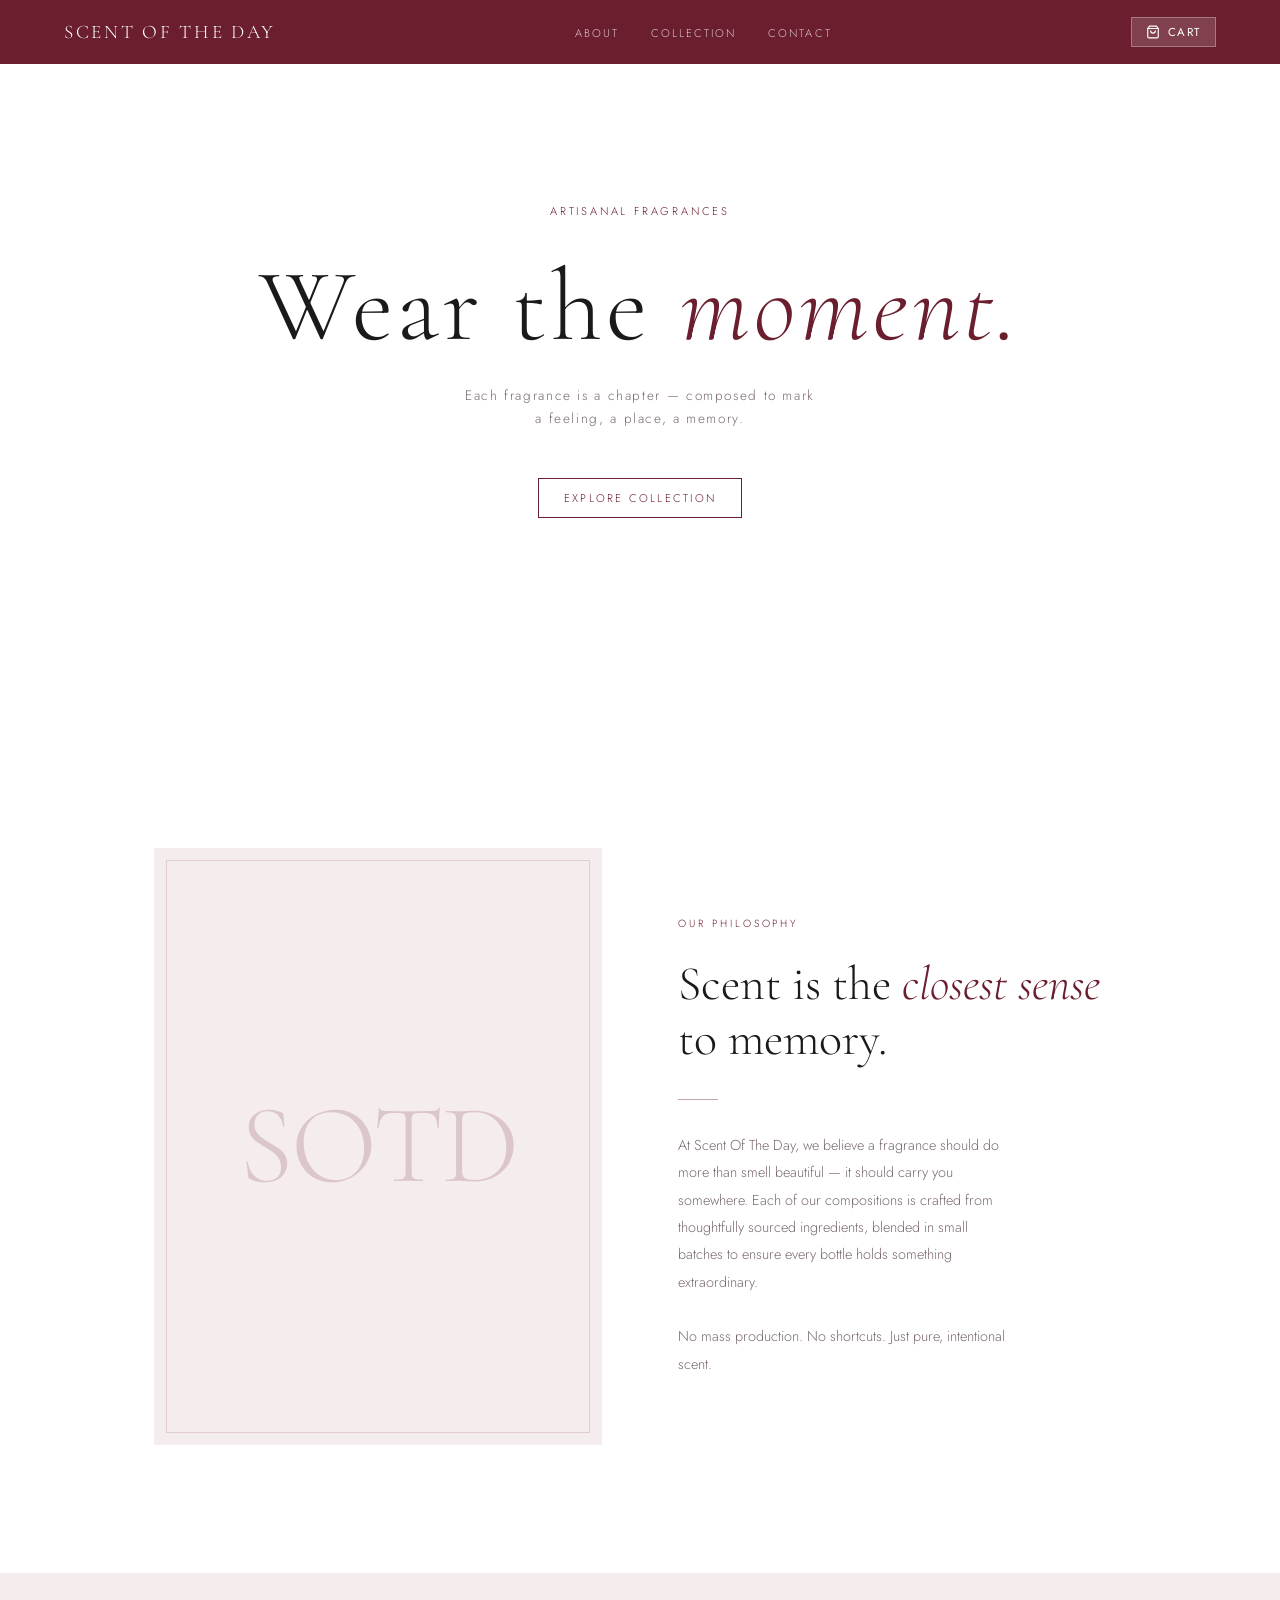
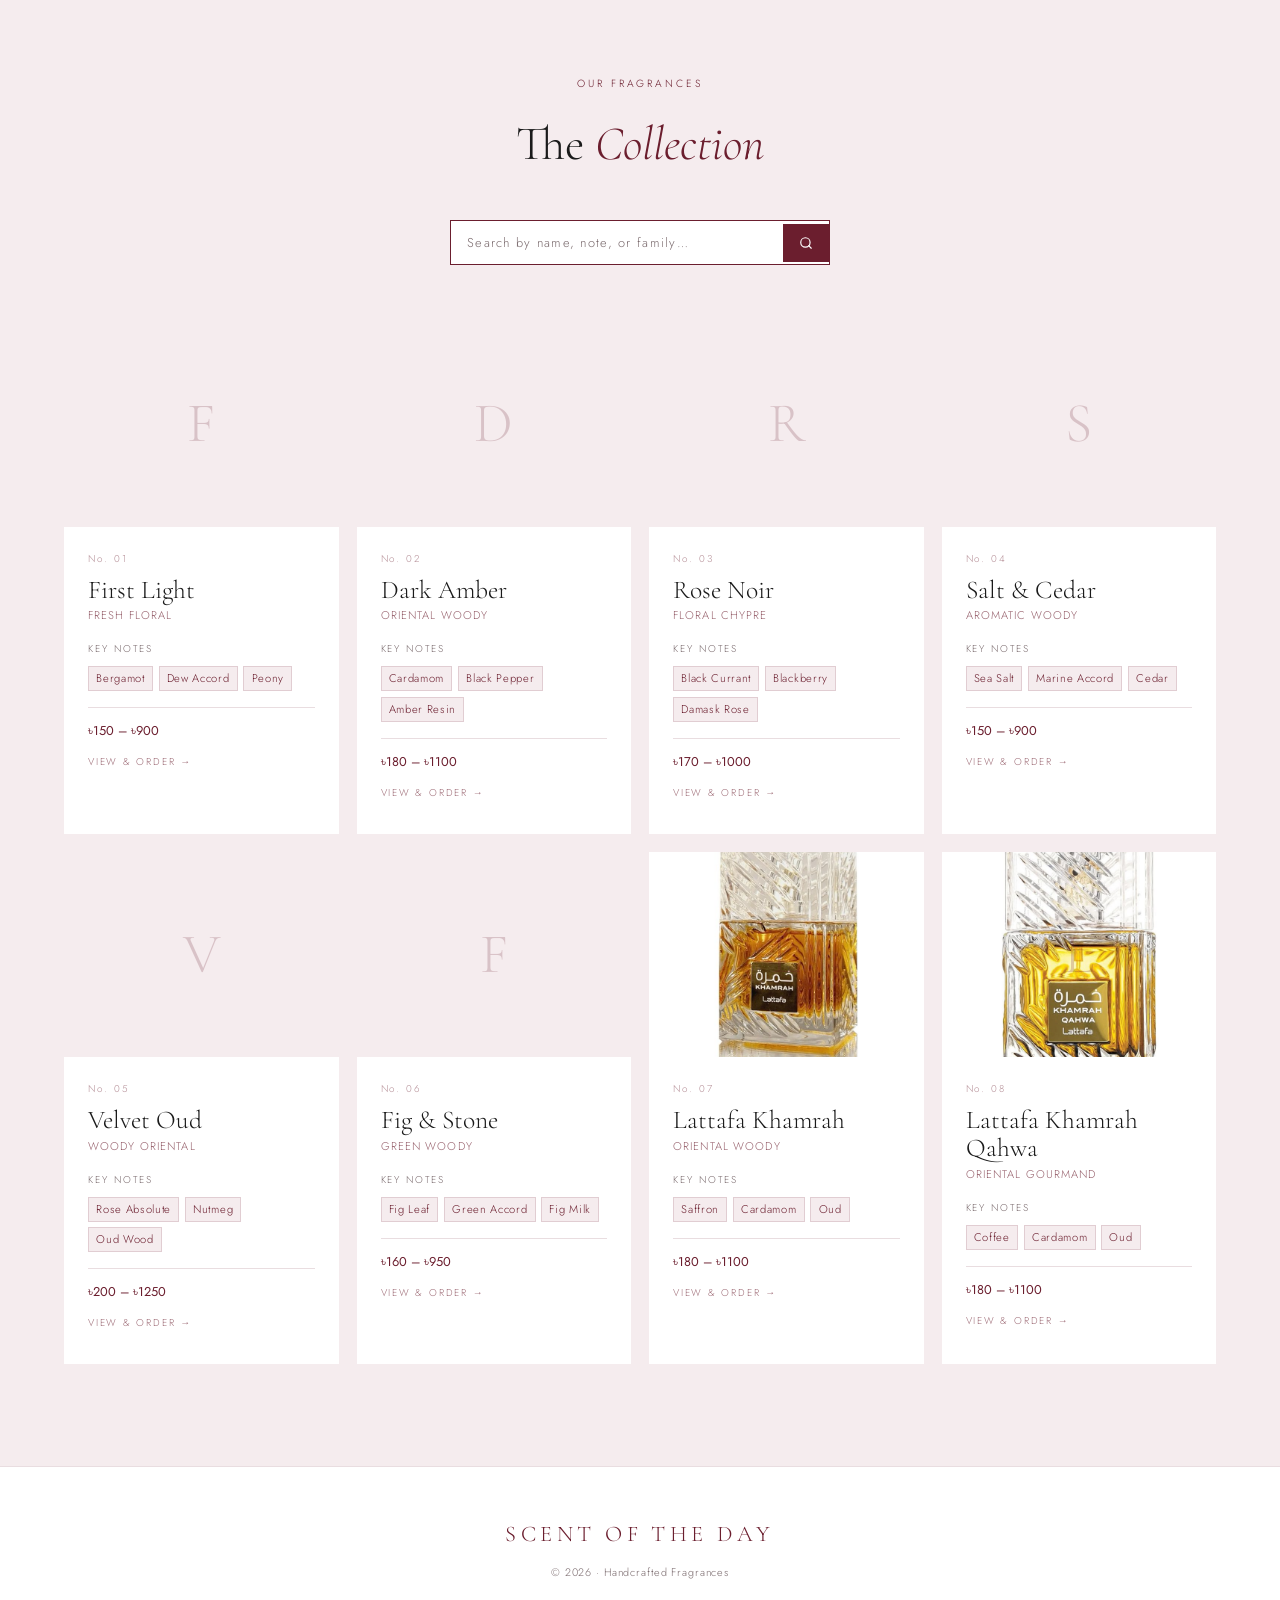
==== index.html @ aff2f640 "removed nav search fixed hero section" ====
<!DOCTYPE html>
<html lang="en">
<head>
  <meta charset="UTF-8">
  <meta name="viewport" content="width=device-width, initial-scale=1.0">
  <title>Scent Of The Day</title>
  <link rel="preconnect" href="https://fonts.googleapis.com">
  <link href="https://fonts.googleapis.com/css2?family=Cormorant+Garamond:ital,wght@0,300;0,400;1,300;1,400&family=Jost:wght@300;400&display=swap" rel="stylesheet">
  <link rel="stylesheet" href="style.css">
</head>
<body>

<nav>
  <a class="nav-logo" href="#">Scent Of The Day</a>
  <ul class="nav-links">
    <li><a href="#about">About</a></li>
    <li><a href="#collection">Collection</a></li>
    <li><a href="#contact">Contact</a></li>
  </ul>
  <button class="nav-cart-btn" onclick="openCart()">
    <svg width="14" height="14" viewBox="0 0 24 24" fill="none" stroke="currentColor" stroke-width="2" stroke-linecap="round" stroke-linejoin="round"><path d="M6 2L3 6v14a2 2 0 0 0 2 2h14a2 2 0 0 0 2-2V6l-3-4z"/><line x1="3" y1="6" x2="21" y2="6"/><path d="M16 10a4 4 0 0 1-8 0"/></svg>
    Cart
    <span class="cart-badge" id="cartBadge">0</span>
  </button>
</nav>

<div class="search-results" id="navSearchResults"></div>

<section class="hero">
  <p class="hero-eyebrow">Artisanal Fragrances</p>
  <h1 class="hero-title">Wear the <em>moment.</em></h1>
  <p class="hero-sub">Each fragrance is a chapter — composed to mark a feeling, a place, a memory.</p>
  <div class="hero-cta"><a href="#collection" class="btn">Explore Collection</a></div>
</section>

<section class="about" id="about">
  <div class="about-visual">
    <img class="about-img" src="https://images.unsplash.com/photo-1592945403244-b3fbafd7f539?w=700&q=80" alt="Perfume bottle" onerror="this.style.display='none'">
    <div class="about-monogram">SOTD</div>
  </div>
  <div>
    <p class="section-label">Our Philosophy</p>
    <h2 class="section-title">Scent is the <em>closest sense</em> to memory.</h2>
    <div class="divider"></div>
    <p class="body-text">At Scent Of The Day, we believe a fragrance should do more than smell beautiful — it should carry you somewhere. Each of our compositions is crafted from thoughtfully sourced ingredients, blended in small batches to ensure every bottle holds something extraordinary.</p>
    <br>
    <p class="body-text">No mass production. No shortcuts. Just pure, intentional scent.</p>
  </div>
</section>

<section class="collection" id="collection">
  <div class="collection-header">
    <p class="section-label">Our Fragrances</p>
    <h2 class="section-title" style="font-size:clamp(2rem,4vw,3rem);font-weight:300;">The <em>Collection</em></h2>
  </div>
  <div class="collection-search-wrap">
    <div class="collection-search">
      <input type="text" id="collectionSearch" placeholder="Search by name, note, or family…" autocomplete="off">
      <button aria-label="Search">
        <svg width="14" height="14" viewBox="0 0 24 24" fill="none" stroke="currentColor" stroke-width="2" stroke-linecap="round" stroke-linejoin="round"><circle cx="11" cy="11" r="8"/><line x1="21" y1="21" x2="16.65" y2="16.65"/></svg>
      </button>
    </div>
    <div class="collection-search-results" id="collectionSearchResults"></div>
  </div>
  <div class="perfume-grid" id="perfumeGrid"></div>
</section>

<footer id="contact">
  <span class="footer-logo">Scent Of The Day</span>
  <span class="footer-copy">© 2026 · Handcrafted Fragrances</span>
</footer>

<!-- CART -->
<div class="cart-overlay" id="cartOverlay" onclick="closeCart()"></div>
<div class="cart-drawer" id="cartDrawer">
  <div class="cart-header">
    <span class="cart-title">Your Cart</span>
    <button class="cart-close-btn" onclick="closeCart()">✕</button>
  </div>
  <div class="cart-items" id="cartItems"></div>
  <div class="cart-footer" id="cartFooter" style="display:none;">
    <div id="cartSummary"></div>
    <div class="cart-action-btns">
      <button class="copy-order-btn" onclick="copyOrderInfo()">
        <svg width="14" height="14" viewBox="0 0 24 24" fill="none" stroke="currentColor" stroke-width="2" stroke-linecap="round" stroke-linejoin="round"><rect x="9" y="9" width="13" height="13" rx="2" ry="2"/><path d="M5 15H4a2 2 0 0 1-2-2V4a2 2 0 0 1 2-2h9a2 2 0 0 1 2 2v1"/></svg>
        Copy Order Info
      </button>
      <button class="fb-message-btn" onclick="messageOnFacebook()">
        <svg xmlns="http://www.w3.org/2000/svg" width="17" height="17" viewBox="0 0 24 24" fill="white"><path d="M12 2C6.477 2 2 6.264 2 11.5c0 2.861 1.323 5.424 3.414 7.167V22l3.116-1.71C9.482 20.425 10.715 20.5 12 20.5c5.523 0 10-4.264 10-9.5S17.523 2 12 2zm1.008 12.787l-2.547-2.717-4.973 2.717 5.472-5.808 2.612 2.717 4.908-2.717-5.472 5.808z"/></svg>
        Message on Facebook
      </button>
    </div>
    <p class="cart-note">Tap "Message on Facebook" to send your order directly to us via Messenger. No payment required upfront.</p>
  </div>
</div>

<div class="toast" id="toast"></div>

<script src="cart.js"></script>
<script src="main.js"></script>
</body>
</html>
---- style.css ----
/* ================================================
   SCENT OF THE DAY — style.css
   ================================================ */

*, *::before, *::after { box-sizing: border-box; margin: 0; padding: 0; }

:root {
  --white:       #FFFFFF;
  --maroon:      #6B1E2E;
  --maroon-light:#8C3346;
  --maroon-pale: #F5ECEE;
  --text:        #1a1a1a;
  --muted:       #7a6a6d;
  --border:      rgba(107, 30, 46, 0.15);
  --gold:        #C4963A;
}

html { scroll-behavior: smooth; }

body {
  background: var(--white);
  color: var(--text);
  font-family: 'Jost', sans-serif;
  font-weight: 300;
  line-height: 1.7;
  overflow-x: hidden;
}

/* ===================================================
   NAV
   =================================================== */
nav {
  position: fixed;
  top: 0; left: 0; right: 0;
  z-index: 100;
  background: var(--maroon);
  display: flex;
  align-items: center;
  justify-content: space-between;
  padding: 0 5vw;
  height: 64px;
  gap: 1rem;
}

.nav-logo {
  font-family: 'Cormorant Garamond', serif;
  font-size: 1.2rem;
  font-weight: 300;
  letter-spacing: 0.14em;
  color: #fff;
  text-transform: uppercase;
  text-decoration: none;
  white-space: nowrap;
  flex-shrink: 0;
}

.nav-links {
  display: flex;
  gap: 2rem;
  list-style: none;
  flex-shrink: 0;
}
.nav-links a {
  font-size: 0.7rem;
  letter-spacing: 0.18em;
  text-transform: uppercase;
  color: rgba(255,255,255,0.75);
  text-decoration: none;
  transition: color 0.2s;
}
.nav-links a:hover { color: #fff; }

/* cart button */
.nav-cart-btn {
  display: flex;
  align-items: center;
  gap: 0.5rem;
  background: rgba(255,255,255,0.15);
  border: 1px solid rgba(255,255,255,0.3);
  color: #fff;
  font-family: 'Jost', sans-serif;
  font-size: 0.72rem;
  letter-spacing: 0.12em;
  text-transform: uppercase;
  padding: 0.4rem 0.9rem;
  cursor: pointer;
  transition: background 0.2s;
  white-space: nowrap;
  flex-shrink: 0;
}
.nav-cart-btn:hover { background: rgba(255,255,255,0.25); }

/* back button (product page) */
.nav-back {
  display: flex;
  align-items: center;
  gap: 0.6rem;
  color: rgba(255,255,255,0.8);
  font-size: 0.72rem;
  letter-spacing: 0.14em;
  text-transform: uppercase;
  cursor: pointer;
  border: none;
  background: none;
  transition: color 0.2s;
  flex-shrink: 0;
}
.nav-back:hover { color: #fff; }

/* badge */
.cart-badge {
  background: var(--gold);
  color: #fff;
  font-size: 0.62rem;
  font-weight: 500;
  width: 17px;
  height: 17px;
  border-radius: 50%;
  display: none;
  align-items: center;
  justify-content: center;
  line-height: 1;
}
.cart-badge.visible { display: flex; }

/* ===================================================
   HERO
   =================================================== */
.hero {
  min-height: 80vh;
  display: flex;
  flex-direction: column;
  align-items: center;
  justify-content: center;
  text-align: center;
  padding: 64px 5vw 4rem;
  position: relative;
  background: var(--white);
}

.hero-eyebrow {
  font-size: 0.7rem; letter-spacing: 0.25em; text-transform: uppercase;
  color: var(--maroon); margin-bottom: 2rem;
  opacity: 0; animation: fadeUp 0.8s 0.2s forwards;
}
.hero-title {
  font-family: 'Cormorant Garamond', serif;
  font-size: clamp(3rem, 8vw, 6.5rem);
  font-weight: 300; line-height: 1.05; letter-spacing: 0.04em;
  color: var(--text); margin-bottom: 1.5rem;
  opacity: 0; animation: fadeUp 0.8s 0.4s forwards;
}
.hero-title em { font-style: italic; color: var(--maroon); }
.hero-sub {
  font-size: 0.85rem; letter-spacing: 0.12em; color: var(--muted); max-width: 360px;
  opacity: 0; animation: fadeUp 0.8s 0.6s forwards;
}
.hero-cta { margin-top: 3rem; opacity: 0; animation: fadeUp 0.8s 0.8s forwards; }
.btn {
  display: inline-block; font-size: 0.7rem; letter-spacing: 0.2em;
  text-transform: uppercase; color: var(--maroon); border: 1px solid var(--maroon);
  padding: 0.85em 2.2em; text-decoration: none; transition: background 0.25s, color 0.25s;
}
.btn:hover { background: var(--maroon); color: var(--white); }

/* ===================================================
   ABOUT
   =================================================== */
.about {
  padding: 10vw 5vw;
  display: grid;
  grid-template-columns: 1fr 1fr;
  gap: 6vw;
  align-items: center;
  max-width: 1100px;
  margin: 0 auto;
}
.about-visual {
  aspect-ratio: 3/4;
  background: var(--maroon-pale);
  position: relative; overflow: hidden;
}
.about-visual::after {
  content: ''; position: absolute; inset: 12px;
  border: 1px solid var(--border); pointer-events: none; z-index: 1;
}
.about-img { width: 100%; height: 100%; object-fit: cover; display: block; }
.about-monogram {
  position: absolute; inset: 0; display: flex; align-items: center; justify-content: center;
  font-family: 'Cormorant Garamond', serif; font-size: 7rem; font-weight: 300;
  color: var(--maroon); opacity: 0.18; letter-spacing: -0.02em; user-select: none;
}
.section-label { font-size: 0.65rem; letter-spacing: 0.28em; text-transform: uppercase; color: var(--maroon); margin-bottom: 1.5rem; }
.section-title { font-family: 'Cormorant Garamond', serif; font-size: clamp(2rem, 4vw, 3rem); font-weight: 300; line-height: 1.15; margin-bottom: 1.5rem; }
.section-title em { font-style: italic; color: var(--maroon); }
.body-text { font-size: 0.9rem; color: var(--muted); line-height: 1.9; max-width: 42ch; }
.divider { width: 40px; height: 1px; background: var(--maroon); opacity: 0.4; margin: 2rem 0; }

/* ===================================================
   COLLECTION SEARCH DROPDOWN
   =================================================== */
.collection-search-wrap { position: relative; display: flex; justify-content: center; margin-bottom: 3.5rem; }

.collection-search-results {
  display: none;
  position: absolute;
  top: 100%;
  left: 50%;
  transform: translateX(-50%);
  width: 380px;
  max-width: calc(100vw - 2rem);
  background: var(--white);
  border: 1px solid var(--maroon);
  border-top: none;
  z-index: 50;
  max-height: 320px;
  overflow-y: auto;
  box-shadow: 0 8px 24px rgba(107,30,46,0.1);
}
.collection-search-results.open { display: block; }

.csr-item {
  display: flex;
  align-items: center;
  gap: 0.85rem;
  padding: 0.75rem 1rem;
  cursor: pointer;
  border-bottom: 1px solid var(--border);
  transition: background 0.2s;
}
.csr-item:last-child { border-bottom: none; }
.csr-item:hover { background: var(--maroon-pale); }

.csr-img {
  width: 40px; height: 50px;
  object-fit: cover; flex-shrink: 0;
  background: var(--maroon-pale);
}
.csr-info { flex: 1; min-width: 0; }
.csr-name { font-family: 'Cormorant Garamond', serif; font-size: 1rem; font-weight: 400; line-height: 1.2; }
.csr-family { font-size: 0.65rem; letter-spacing: 0.08em; color: var(--muted); text-transform: uppercase; margin-top: 0.1rem; }
.csr-price { font-size: 0.75rem; color: var(--maroon); font-weight: 400; white-space: nowrap; flex-shrink: 0; }

.csr-empty { padding: 1.25rem; text-align: center; font-size: 0.8rem; color: var(--muted); }

/* ===================================================
   COLLECTION
   =================================================== */
.collection { padding: 8vw 5vw; background: var(--maroon-pale); }
.collection-header { text-align: center; margin-bottom: 3rem; }
.collection-search {
  display: flex; align-items: center;
  border: 1px solid var(--maroon); background: var(--white);
  width: 380px; max-width: 100%;
}
.collection-search input {
  flex: 1; border: none; outline: none; background: transparent;
  font-family: 'Jost', sans-serif; font-size: 0.8rem; font-weight: 300;
  letter-spacing: 0.1em; color: var(--text); padding: 0.75rem 1rem;
}
.collection-search input::placeholder { color: var(--muted); }
.collection-search button {
  background: var(--maroon); border: none; cursor: pointer;
  padding: 0.75rem 1rem; display: flex; align-items: center; color: #fff;
}
.no-results {
  text-align: center; padding: 3rem;
  font-family: 'Cormorant Garamond', serif; font-size: 1.4rem;
  color: var(--maroon); font-style: italic; grid-column: 1/-1;
}
.perfume-grid {
  display: grid;
  grid-template-columns: repeat(auto-fill, minmax(260px, 1fr));
  gap: 18px;
  max-width: 1200px;
  margin: 0 auto;
}

/* ===================================================
   PERFUME CARD
   =================================================== */
.perfume-card {
  background: var(--white);
  cursor: pointer;
  transition: background 0.3s;
  position: relative;
  overflow: hidden;
}
.perfume-card::before {
  content: ''; position: absolute; top: 0; left: 0;
  width: 3px; height: 0; background: var(--maroon);
  transition: height 0.4s; z-index: 1;
}
.perfume-card:hover::before { height: 100%; }
.perfume-card:hover { background: #FDF8F9; }

.card-img-wrap {
  width: 100%; aspect-ratio: 4/3;
  overflow: hidden; background: var(--maroon-pale); position: relative;
}
.card-img {
  width: 100%; height: 100%; object-fit: cover; display: block;
  transition: transform 0.5s ease;
}
.perfume-card:hover .card-img { transform: scale(1.04); }
.card-img-placeholder {
  position: absolute; inset: 0; display: flex; align-items: center; justify-content: center;
  font-family: 'Cormorant Garamond', serif; font-size: 3.5rem; font-weight: 300;
  color: var(--maroon); opacity: 0.2; user-select: none;
}
.card-body { padding: 1.5rem 1.5rem 2rem; }
.perfume-number { font-size: 0.62rem; letter-spacing: 0.2em; color: var(--maroon); opacity: 0.5; margin-bottom: 0.5rem; }
.perfume-name { font-family: 'Cormorant Garamond', serif; font-size: 1.6rem; font-weight: 300; margin-bottom: 0.15rem; line-height: 1.1; }
.perfume-family { font-size: 0.7rem; letter-spacing: 0.1em; text-transform: uppercase; color: var(--maroon); opacity: 0.7; margin-bottom: 1rem; }
.notes-label { font-size: 0.62rem; letter-spacing: 0.2em; text-transform: uppercase; color: var(--muted); margin-bottom: 0.5rem; }
.notes-list { display: flex; flex-wrap: wrap; gap: 0.35rem; margin-bottom: 1rem; }
.note-tag {
  font-size: 0.7rem; letter-spacing: 0.06em; color: var(--maroon);
  border: 1px solid var(--border); padding: 0.18em 0.65em; background: var(--maroon-pale);
}
.perfume-price-range {
  font-size: 0.8rem; font-weight: 400; color: var(--maroon);
  border-top: 1px solid var(--border); padding-top: 0.75rem; margin-top: 0.5rem;
}
.card-cta-hint {
  font-size: 0.62rem; letter-spacing: 0.18em; text-transform: uppercase;
  color: var(--maroon); opacity: 0.65; margin-top: 0.75rem;
}

/* ===================================================
   FOOTER
   =================================================== */
footer {
  padding: 3rem 5vw;
  border-top: 1px solid var(--border);
  display: flex;
  flex-direction: column;
  align-items: center;
  justify-content: center;
  gap: 0.6rem;
  background: var(--white);
  text-align: center;
}
.footer-logo {
  font-family: 'Cormorant Garamond', serif;
  font-size: 1.4rem;
  font-weight: 300;
  letter-spacing: 0.2em;
  text-transform: uppercase;
  color: var(--maroon);
}
.footer-copy { font-size: 0.68rem; letter-spacing: 0.08em; color: var(--muted); }

/* ===================================================
   ANIMATIONS
   =================================================== */
@keyframes fadeUp {
  from { opacity: 0; transform: translateY(20px); }
  to   { opacity: 1; transform: translateY(0); }
}
@keyframes fadeIn {
  from { opacity: 0; transform: translateY(18px); }
  to   { opacity: 1; transform: translateY(0); }
}

/* ===================================================
   CART OVERLAY + DRAWER
   =================================================== */
.cart-overlay {
  position: fixed; inset: 0; background: rgba(26,10,14,0.5);
  z-index: 400; display: none;
}
.cart-overlay.open { display: block; }

.cart-drawer {
  position: fixed; top: 0; right: 0; bottom: 0;
  width: min(400px, 100vw); background: var(--white); z-index: 500;
  display: flex; flex-direction: column;
  transform: translateX(100%);
  transition: transform 0.35s cubic-bezier(0.22, 1, 0.36, 1);
}
.cart-drawer.open { transform: translateX(0); }

.cart-header {
  padding: 1.25rem 1.5rem;
  display: flex; align-items: center; justify-content: space-between;
  background: var(--maroon); color: #fff; flex-shrink: 0;
}
.cart-title { font-family: 'Cormorant Garamond', serif; font-size: 1.35rem; font-weight: 300; letter-spacing: 0.06em; }
.cart-close-btn { background: none; border: none; color: rgba(255,255,255,0.8); cursor: pointer; font-size: 1.1rem; line-height: 1; padding: 0.2rem; transition: color 0.2s; }
.cart-close-btn:hover { color: #fff; }

.cart-items { flex: 1; overflow-y: auto; padding: 1rem 1.5rem; }

.cart-empty {
  display: flex; flex-direction: column; align-items: center; justify-content: center;
  min-height: 180px; gap: 0.6rem; color: var(--muted); text-align: center; font-size: 0.85rem;
}
.cart-empty-icon { font-family: 'Cormorant Garamond', serif; font-size: 2.5rem; font-weight: 300; color: var(--maroon); opacity: 0.2; }

.cart-item { display: flex; gap: 0.85rem; padding: 0.85rem 0; border-bottom: 1px solid var(--border); }
.cart-item-img { width: 60px; height: 76px; object-fit: cover; flex-shrink: 0; background: var(--maroon-pale); }
.cart-item-info { flex: 1; min-width: 0; }
.cart-item-name { font-family: 'Cormorant Garamond', serif; font-size: 1.05rem; font-weight: 400; line-height: 1.2; margin-bottom: 0.1rem; }
.cart-item-meta { font-size: 0.68rem; letter-spacing: 0.08em; color: var(--muted); text-transform: uppercase; margin-bottom: 0.2rem; }
.cart-item-price { font-size: 0.75rem; color: var(--maroon); margin-bottom: 0.5rem; font-weight: 400; }
.cart-item-bottom { display: flex; align-items: center; justify-content: space-between; gap: 0.5rem; }
.cart-item-qty-wrap { display: flex; align-items: center; border: 1px solid var(--border); overflow: hidden; }
.cart-qty-btn {
  background: none; border: none; cursor: pointer;
  padding: 0.15rem 0.5rem; font-size: 0.95rem; color: var(--maroon);
  transition: background 0.2s; line-height: 1;
}
.cart-qty-btn:hover { background: var(--maroon-pale); }
.cart-qty-num { padding: 0.15rem 0.45rem; font-size: 0.8rem; border-left: 1px solid var(--border); border-right: 1px solid var(--border); min-width: 26px; text-align: center; }
.cart-item-line-total { font-size: 0.8rem; font-weight: 400; color: var(--text); }
.cart-item-remove { background: none; border: none; cursor: pointer; font-size: 0.65rem; letter-spacing: 0.1em; text-transform: uppercase; color: var(--muted); transition: color 0.2s; }
.cart-item-remove:hover { color: var(--maroon); }

/* ===================================================
   CART FOOTER
   =================================================== */
.cart-footer {
  border-top: 1px solid var(--border);
  background: var(--maroon-pale);
  padding: 1.25rem 1.5rem;
  flex-shrink: 0;
}

/* subtotal row */
.cart-line-subtotal {
  display: flex; justify-content: space-between; align-items: center;
  font-size: 0.8rem; color: var(--muted); margin-bottom: 1rem;
}

/* delivery */
.cart-delivery-section { margin-bottom: 1rem; }
.cart-delivery-label { font-size: 0.62rem; letter-spacing: 0.2em; text-transform: uppercase; color: var(--muted); margin-bottom: 0.5rem; }
.cart-delivery-opts { display: flex; flex-wrap: wrap; gap: 0.4rem; margin-bottom: 0.4rem; }
.delivery-opt {
  font-family: 'Jost', sans-serif;
  font-size: 0.7rem; letter-spacing: 0.08em;
  border: 1px solid var(--border); background: var(--white);
  color: var(--text); cursor: pointer; padding: 0.35em 0.75em;
  transition: all 0.2s;
}
.delivery-opt:hover { border-color: var(--maroon); background: var(--maroon-pale); }
.delivery-opt.active { border-color: var(--maroon); background: var(--maroon); color: #fff; }
.cart-delivery-warning { font-size: 0.68rem; color: var(--maroon); opacity: 0.8; }

/* total row */
.cart-line-total {
  display: flex; justify-content: space-between; align-items: center;
  font-size: 0.9rem; font-weight: 400; color: var(--text);
  border-top: 1px solid var(--border); padding-top: 0.75rem; margin-bottom: 1rem;
}

/* action buttons */
.cart-action-btns { display: flex; flex-direction: column; gap: 0.6rem; }

.copy-order-btn {
  width: 100%; background: var(--white); color: var(--maroon);
  border: 1px solid var(--maroon); cursor: pointer;
  font-family: 'Jost', sans-serif; font-size: 0.72rem; font-weight: 400;
  letter-spacing: 0.16em; text-transform: uppercase; padding: 0.85rem;
  display: flex; align-items: center; justify-content: center; gap: 0.5rem;
  transition: background 0.2s, color 0.2s;
}
.copy-order-btn:hover { background: var(--maroon-pale); }

.fb-message-btn {
  width: 100%; background: #1877F2; color: #fff;
  border: none; cursor: pointer;
  font-family: 'Jost', sans-serif; font-size: 0.72rem; font-weight: 400;
  letter-spacing: 0.16em; text-transform: uppercase; padding: 0.85rem;
  display: flex; align-items: center; justify-content: center; gap: 0.6rem;
  transition: background 0.2s, transform 0.15s;
}
.fb-message-btn:hover { background: #166FE5; }
.fb-message-btn:active { transform: scale(0.98); }
.fb-message-btn svg { flex-shrink: 0; }

.cart-note { font-size: 0.65rem; color: var(--muted); text-align: center; margin-top: 0.65rem; line-height: 1.55; }

/* ===================================================
   TOAST
   =================================================== */
.toast {
  position: fixed; bottom: 2rem; left: 50%;
  transform: translateX(-50%) translateY(80px);
  background: var(--maroon); color: #fff;
  font-size: 0.75rem; letter-spacing: 0.1em; text-transform: uppercase;
  padding: 0.7rem 1.5rem; z-index: 700;
  opacity: 0; transition: opacity 0.3s, transform 0.3s;
  white-space: nowrap; pointer-events: none;
}
.toast.show { opacity: 1; transform: translateX(-50%) translateY(0); }

/* ===================================================
   PRODUCT PAGE
   =================================================== */
.product-page-body { padding-top: 64px; }

.product-wrap {
  max-width: 1060px;
  margin: 0 auto;
  padding: 4vw 5vw 8vw;
  display: grid;
  grid-template-columns: 420px 1fr;
  gap: 5vw;
  align-items: start;
  opacity: 0;
  animation: fadeIn 0.6s 0.1s forwards;
}

/* image column */
.product-img-wrap { position: sticky; top: 84px; }
.product-img-frame { position: relative; }
.product-img-frame::after {
  content: ''; position: absolute; inset: 12px;
  border: 1px solid var(--border); pointer-events: none;
}
.product-img-main {
  width: 100%;
  height: 340px;          /* fixed height — not full-page tall */
  object-fit: cover;
  display: none;          /* shown by JS after load */
  background: var(--maroon-pale);
}
.product-img-placeholder {
  width: 100%; height: 340px;
  background: var(--maroon-pale);
  display: flex; align-items: center; justify-content: center;
  font-family: 'Cormorant Garamond', serif; font-size: 8rem; font-weight: 300;
  color: var(--maroon); opacity: 0.2;
}
.product-number {
  font-size: 0.62rem; letter-spacing: 0.22em; color: var(--maroon);
  opacity: 0.5; text-transform: uppercase; margin-top: 1.25rem; display: block;
}

/* detail column */
.product-detail { padding-top: 0.5rem; }
.product-family-badge {
  display: inline-block; font-size: 0.62rem; letter-spacing: 0.2em;
  text-transform: uppercase; color: var(--maroon);
  border: 1px solid var(--border); padding: 0.2em 0.8em;
  background: var(--maroon-pale); margin-bottom: 1rem;
}
.product-name {
  font-family: 'Cormorant Garamond', serif;
  font-size: clamp(2.2rem, 4.5vw, 3.4rem);
  font-weight: 300; line-height: 1.05; letter-spacing: 0.02em; margin-bottom: 0.75rem;
}
.product-divider { width: 36px; height: 1px; background: var(--maroon); opacity: 0.35; margin-bottom: 1.5rem; }

/* fragrance notes */
.notes-section { margin-bottom: 2rem; }
.notes-section-title { font-size: 0.62rem; letter-spacing: 0.22em; text-transform: uppercase; color: var(--muted); margin-bottom: 1rem; }
.notes-pyramid { display: flex; flex-direction: column; gap: 0.65rem; }
.notes-row { display: flex; align-items: flex-start; gap: 0.85rem; }
.notes-row-label { font-size: 0.6rem; letter-spacing: 0.18em; text-transform: uppercase; color: var(--muted); width: 46px; flex-shrink: 0; padding-top: 0.25rem; opacity: 0.7; }
.notes-row-tags { display: flex; flex-wrap: wrap; gap: 0.35rem; }

/* ml selector */
.ml-section { margin-bottom: 1.5rem; }
.ml-section-title { font-size: 0.62rem; letter-spacing: 0.22em; text-transform: uppercase; color: var(--muted); margin-bottom: 0.75rem; }
.ml-options { display: flex; flex-wrap: wrap; gap: 0.5rem; }
.ml-option {
  border: 1px solid var(--border); background: var(--white); cursor: pointer;
  padding: 0.65rem 0.5rem; min-width: 64px;
  display: flex; flex-direction: column; align-items: center; gap: 0.15rem;
  transition: all 0.2s; position: relative;
}
.ml-option:hover { border-color: var(--maroon); background: var(--maroon-pale); }
.ml-option.selected { border-color: var(--maroon); background: var(--maroon); color: #fff; }
.ml-size { font-family: 'Cormorant Garamond', serif; font-size: 1.35rem; font-weight: 300; line-height: 1; }
.ml-label { font-size: 0.58rem; letter-spacing: 0.16em; text-transform: uppercase; color: var(--muted); transition: color 0.2s; }
.ml-option.selected .ml-label { color: rgba(255,255,255,0.7); }
.ml-price { font-size: 0.7rem; font-weight: 400; color: var(--maroon); margin-top: 0.1rem; transition: color 0.2s; }
.ml-option.selected .ml-price { color: rgba(255,255,255,0.9); }
.ml-check { position: absolute; top: 4px; right: 6px; font-size: 0.65rem; color: rgba(255,255,255,0.9); opacity: 0; transition: opacity 0.2s; }
.ml-option.selected .ml-check { opacity: 1; }

/* selected price display */
.price-row {
  display: none; align-items: center; gap: 0.5rem;
  font-size: 0.82rem; color: var(--maroon); margin-bottom: 1.25rem;
}
.price-row-label { font-size: 0.62rem; letter-spacing: 0.14em; text-transform: uppercase; color: var(--muted); }
.price-row-value { font-weight: 400; font-size: 1rem; }

/* qty + add to cart */
.atc-row { display: flex; gap: 0.65rem; align-items: stretch; margin-bottom: 0.5rem; }
.qty-control { display: flex; align-items: center; border: 1px solid var(--border); overflow: hidden; }
.qty-btn {
  background: none; border: none; cursor: pointer; padding: 0 0.85rem;
  font-size: 1.1rem; color: var(--maroon); height: 100%; min-width: 38px;
  display: flex; align-items: center; justify-content: center;
  transition: background 0.2s;
}
.qty-btn:hover { background: var(--maroon-pale); }
.qty-display {
  padding: 0.7rem 0.85rem; font-family: 'Cormorant Garamond', serif; font-size: 1.1rem;
  font-weight: 300; min-width: 40px; text-align: center;
  border-left: 1px solid var(--border); border-right: 1px solid var(--border);
}
.add-to-cart-btn {
  flex: 1; background: var(--maroon); color: #fff; border: none; cursor: pointer;
  font-family: 'Jost', sans-serif; font-size: 0.7rem; font-weight: 400;
  letter-spacing: 0.2em; text-transform: uppercase; padding: 0.85rem 1.25rem;
  transition: background 0.2s, transform 0.15s;
}
.add-to-cart-btn:hover { background: var(--maroon-light); }
.add-to-cart-btn:active { transform: scale(0.98); }

.atc-feedback {
  display: none; align-items: center; gap: 0.5rem;
  font-size: 0.75rem; color: var(--maroon); letter-spacing: 0.06em; margin-top: 0.5rem;
}
.atc-feedback.visible { display: flex; }

/* accordion */
.accordion { border-top: 1px solid var(--border); margin-top: 2rem; }
.accordion-item { border-bottom: 1px solid var(--border); }
.accordion-trigger {
  width: 100%; background: none; border: none; cursor: pointer;
  padding: 1rem 0; display: flex; align-items: center; justify-content: space-between;
  font-family: 'Jost', sans-serif; font-size: 0.7rem; font-weight: 400;
  letter-spacing: 0.16em; text-transform: uppercase; color: var(--text); text-align: left;
}
.accordion-icon { font-size: 1.1rem; color: var(--maroon); transition: transform 0.3s; flex-shrink: 0; }
.accordion-item.open .accordion-icon { transform: rotate(45deg); }
.accordion-body { max-height: 0; overflow: hidden; transition: max-height 0.4s ease; }
.accordion-item.open .accordion-body { max-height: 200px; }
.accordion-content { padding: 0 0 1rem; font-size: 0.83rem; color: var(--muted); line-height: 1.85; }

/* ===================================================
   RESPONSIVE — Mobile
   =================================================== */
@media (max-width: 900px) {
  .product-wrap { grid-template-columns: 1fr; gap: 2rem; }
  .product-img-wrap { position: relative; top: 0; }
  .product-img-main,
  .product-img-placeholder { height: 300px; }
}

@media (max-width: 720px) {
  nav { padding: 0 4vw; height: 58px; gap: 0.6rem; }
  .nav-logo { font-size: 1rem; letter-spacing: 0.1em; }
  .nav-links { display: none; }
  .nav-cart-btn { padding: 0.35rem 0.65rem; font-size: 0.68rem; }

  .hero { min-height: auto; padding: 90px 5vw 3rem; }
  .hero-eyebrow { margin-bottom: 1.25rem; }
  .hero-cta { margin-top: 2rem; }

  .about { grid-template-columns: 1fr; gap: 2rem; padding: 8vw 5vw; }
  .about-visual { aspect-ratio: 4/3; }

  .collection { padding: 6vw 4vw; }
  .collection-search-wrap { margin-bottom: 2rem; }
  .collection-search-results { width: calc(100vw - 2rem); }
  .perfume-grid { grid-template-columns: repeat(2, 1fr); gap: 10px; }
  .card-body { padding: 1rem 1rem 1.5rem; }
  .perfume-name { font-size: 1.25rem; }
  .perfume-family { font-size: 0.65rem; }
  .note-tag { font-size: 0.65rem; padding: 0.15em 0.5em; }

  .product-wrap { padding: 1.5rem 1rem 4rem; }
  .product-img-main,
  .product-img-placeholder { height: 240px; }
  .product-name { font-size: 1.8rem; }
  .ml-options { gap: 0.4rem; }
  .ml-option { min-width: 54px; padding: 0.55rem 0.4rem; }
  .ml-size { font-size: 1.15rem; }

  .cart-drawer { width: 100vw; }
  .cart-items { padding: 0.85rem 1.1rem; }
  .cart-footer { padding: 1rem 1.1rem; }
  .cart-delivery-opts { gap: 0.35rem; }
  .delivery-opt { font-size: 0.68rem; padding: 0.3em 0.6em; }

  footer { padding: 2.5rem 4vw; }
}

@media (max-width: 400px) {
  .perfume-grid { grid-template-columns: 1fr; }
}
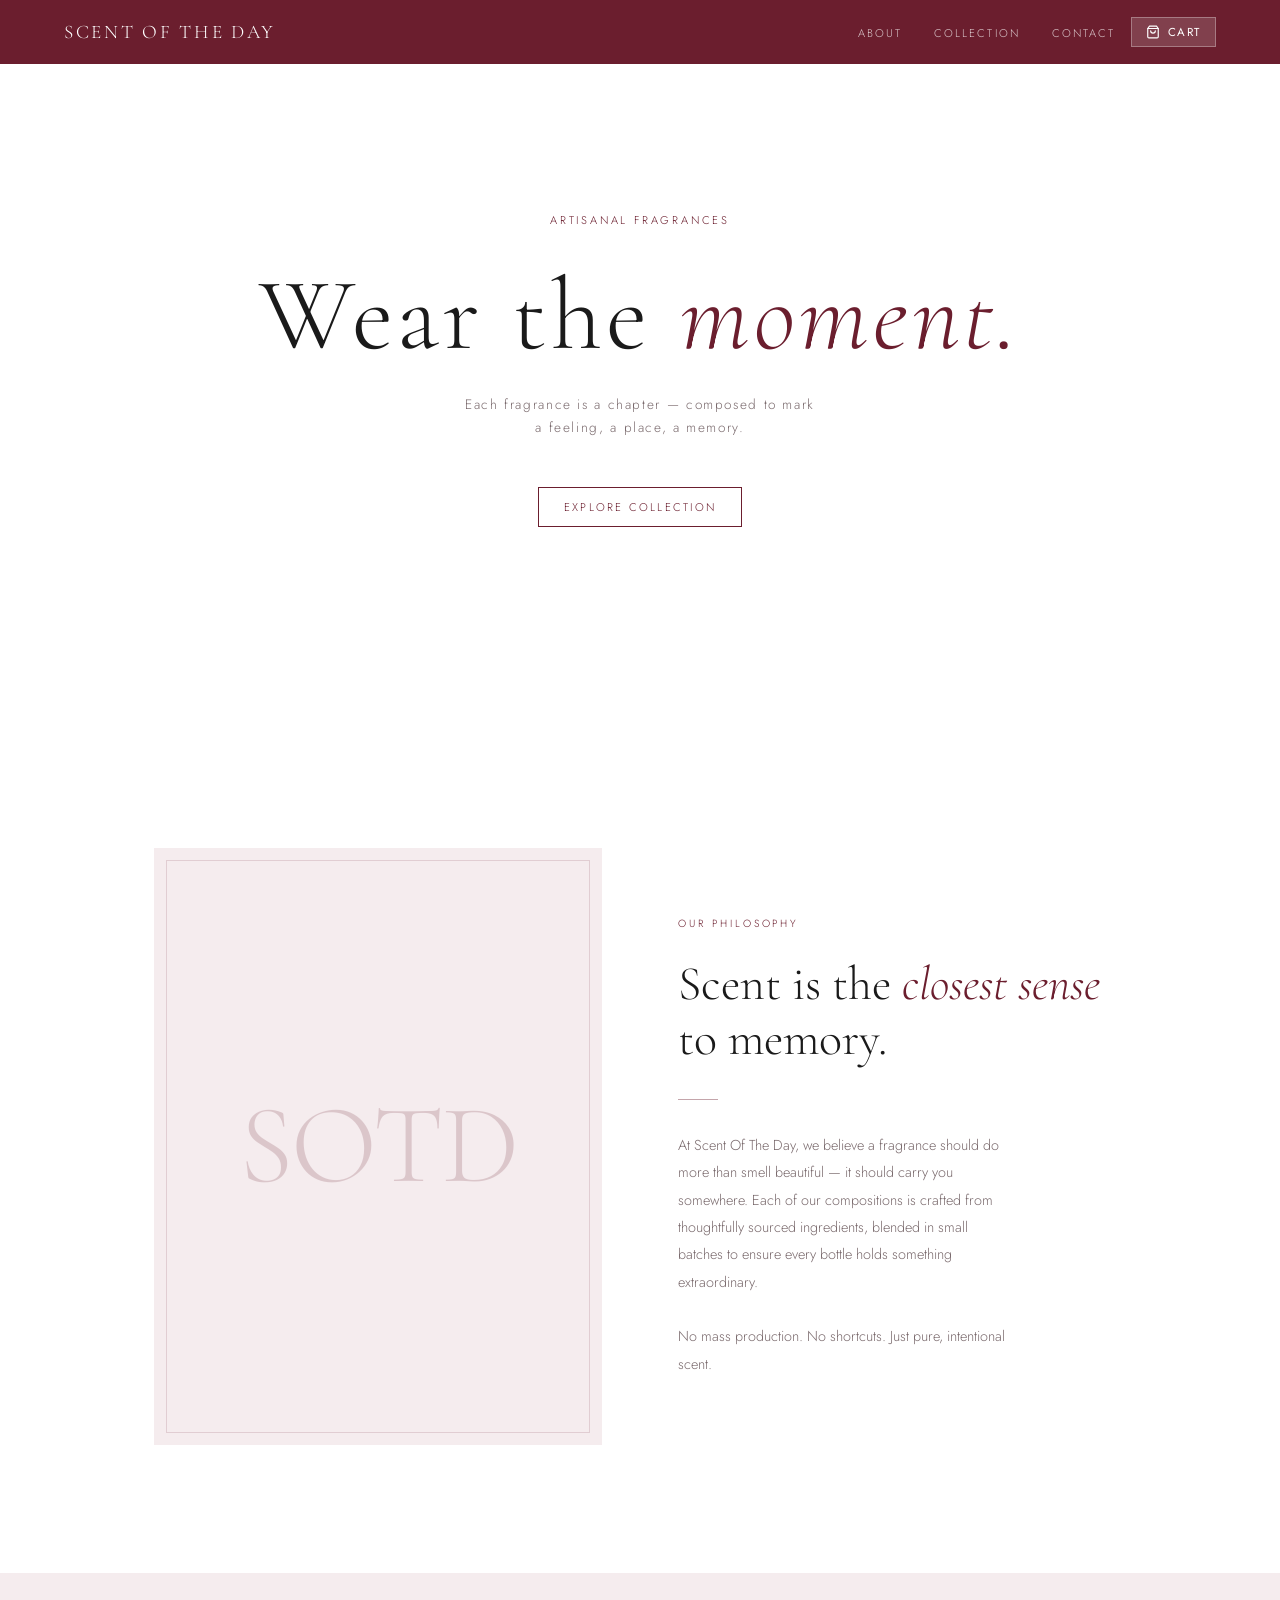
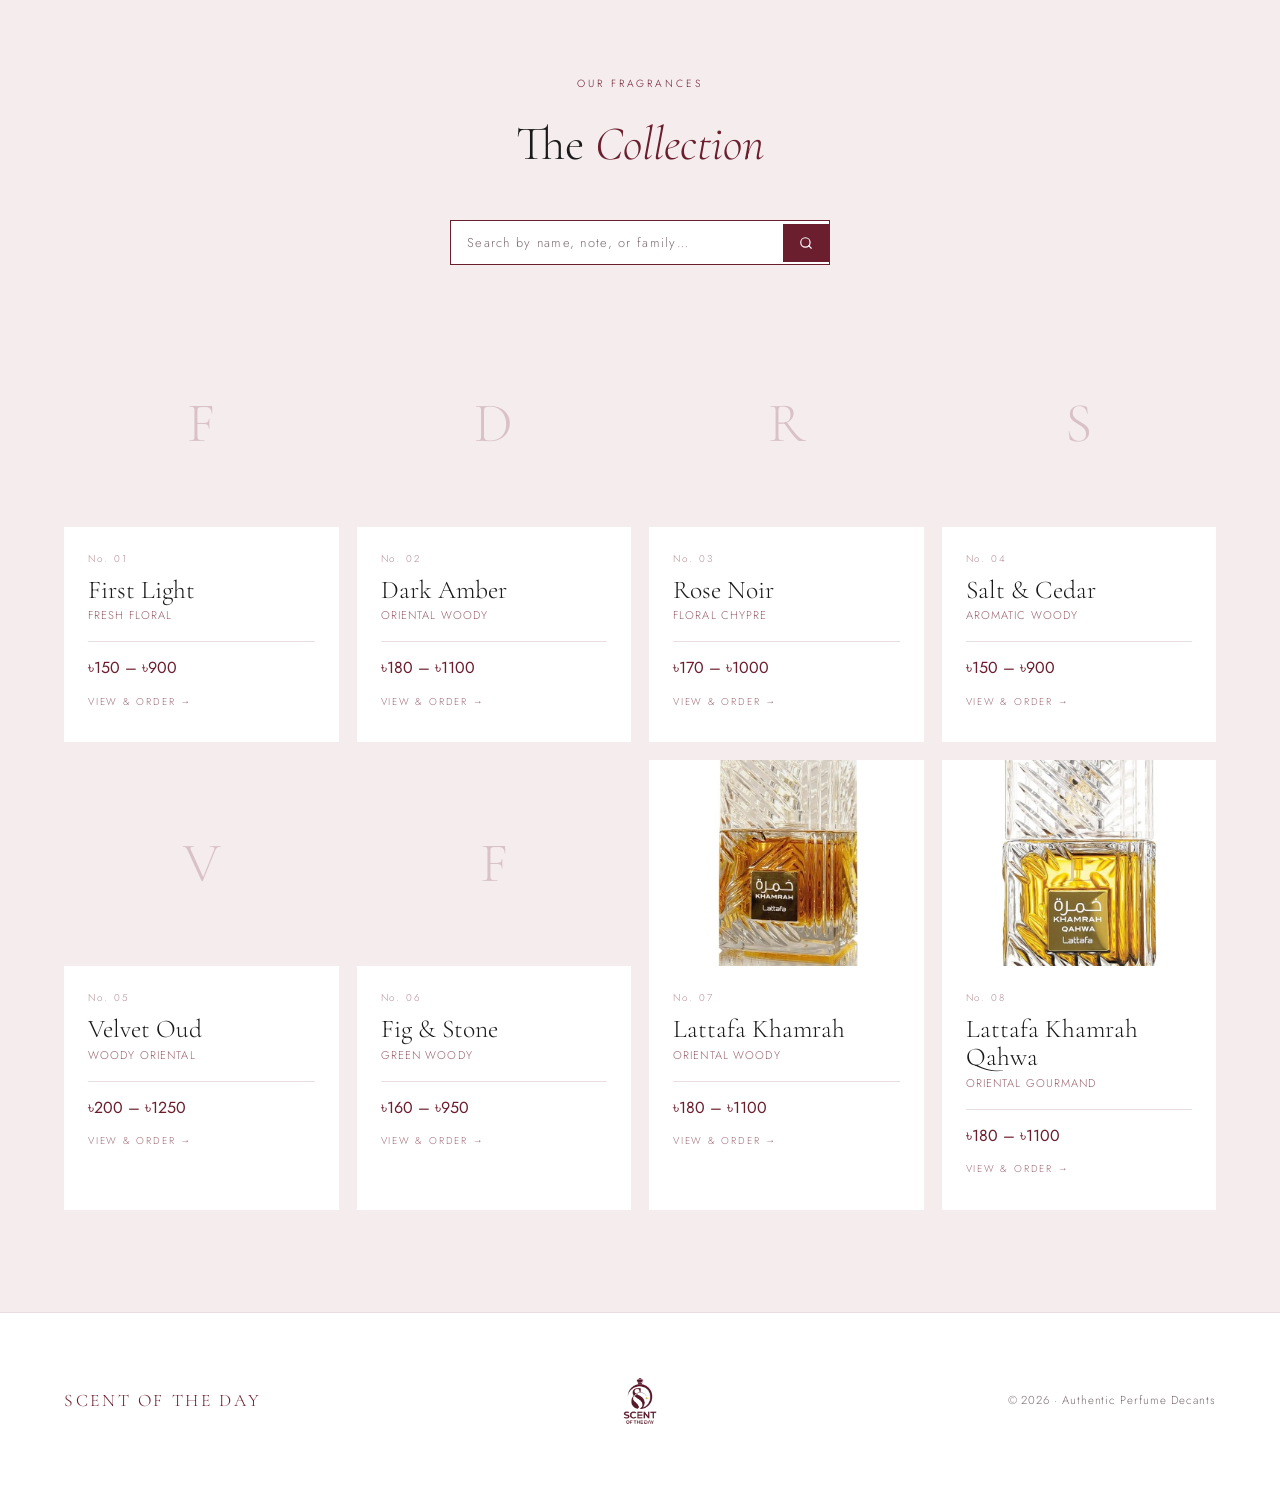
==== commit f9810b4d: "Added favicon and logo minor ui changes" ====
--- a/index.html
+++ b/index.html
@@ -6,6 +6,7 @@
   <title>Scent Of The Day</title>
   <link rel="preconnect" href="https://fonts.googleapis.com">
   <link href="https://fonts.googleapis.com/css2?family=Cormorant+Garamond:ital,wght@0,300;0,400;1,300;1,400&family=Jost:wght@300;400&display=swap" rel="stylesheet">
+  <link rel="icon" type="image/png" href="assets/5620.png">
   <link rel="stylesheet" href="style.css">
 </head>
 <body>
@@ -67,7 +68,8 @@
 
 <footer id="contact">
   <span class="footer-logo">Scent Of The Day</span>
-  <span class="footer-copy">© 2026 · Handcrafted Fragrances</span>
+  <img src="assets/5618.png" alt="Scent Of The Day Logo" class="footer-img">
+  <span class="footer-copy">© 2026 · Authentic Perfume Decants</span>
 </footer>
 
 <!-- CART -->
--- a/style.css
+++ b/style.css
@@ -59,6 +59,7 @@
   gap: 2rem;
   list-style: none;
   flex-shrink: 0;
+  margin-left: auto;
 }
 .nav-links a {
   font-size: 0.7rem;
@@ -139,6 +140,57 @@
 }
 
 .hero-eyebrow {
+  margin: 2vh;footer {
+  padding: 4rem 5vw;
+  border-top: 1px solid var(--border);
+  background: var(--white);
+  
+  /* ── 3-Column Desktop Alignment ── */
+  display: grid;
+  grid-template-columns: 1fr auto 1fr;
+  align-items: center;
+  gap: 1.5rem;
+}
+
+.footer-logo { 
+  font-family: 'Cormorant Garamond', serif; 
+  font-size: 1.1rem; 
+  font-weight: 300; 
+  letter-spacing: 0.15em; 
+  text-transform: uppercase; 
+  color: var(--maroon);
+  text-align: left; /* Pushes brand name against the left boundary */
+}
+
+.footer-img {
+  height: 48px; /* Perfectly balanced size to avoid crowding */
+  width: auto;
+  object-fit: contain;
+  justify-self: center; /* Locks image to the absolute center grid column */
+}
+
+.footer-copy { 
+  font-size: 0.72rem; 
+  letter-spacing: 0.08em; 
+  color: var(--muted); 
+  text-align: right; /* Pushes copyright notice against the right boundary */
+}
+
+/* ── Responsive Mobile Adjustments ── */
+@media (max-width: 720px) {
+  footer {
+    grid-template-columns: 1fr; /* Switch to single-column stack */
+    justify-items: center;
+    text-align: center;
+    gap: 1.25rem;
+    padding: 3rem 5vw;
+  }
+  
+  .footer-logo, 
+  .footer-copy {
+    text-align: center;
+  }
+}
   font-size: 0.7rem; letter-spacing: 0.25em; text-transform: uppercase;
   color: var(--maroon); margin-bottom: 2rem;
   opacity: 0; animation: fadeUp 0.8s 0.2s forwards;
@@ -319,7 +371,7 @@
   border: 1px solid var(--border); padding: 0.18em 0.65em; background: var(--maroon-pale);
 }
 .perfume-price-range {
-  font-size: 0.8rem; font-weight: 400; color: var(--maroon);
+  font-size: 1.0rem; font-weight: 400; color: var(--maroon);
   border-top: 1px solid var(--border); padding-top: 0.75rem; margin-top: 0.5rem;
 }
 .card-cta-hint {
@@ -331,26 +383,56 @@
    FOOTER
    =================================================== */
 footer {
-  padding: 3rem 5vw;
+  padding: 4rem 5vw;
   border-top: 1px solid var(--border);
-  display: flex;
-  flex-direction: column;
-  align-items: center;
-  justify-content: center;
-  gap: 0.6rem;
   background: var(--white);
-  text-align: center;
-}
-.footer-logo {
-  font-family: 'Cormorant Garamond', serif;
-  font-size: 1.4rem;
-  font-weight: 300;
-  letter-spacing: 0.2em;
-  text-transform: uppercase;
+  
+  /* ── 3-Column Desktop Alignment ── */
+  display: grid;
+  grid-template-columns: 1fr auto 1fr;
+  align-items: center;
+  gap: 1.5rem;
+}
+
+.footer-logo { 
+  font-family: 'Cormorant Garamond', serif; 
+  font-size: 1.1rem; 
+  font-weight: 300; 
+  letter-spacing: 0.15em; 
+  text-transform: uppercase; 
   color: var(--maroon);
-}
-.footer-copy { font-size: 0.68rem; letter-spacing: 0.08em; color: var(--muted); }
-
+  text-align: left; /* Pushes brand name against the left boundary */
+}
+
+.footer-img {
+  height: 48px; /* Perfectly balanced size to avoid crowding */
+  width: auto;
+  object-fit: contain;
+  justify-self: center; /* Locks image to the absolute center grid column */
+}
+
+.footer-copy { 
+  font-size: 0.72rem; 
+  letter-spacing: 0.08em; 
+  color: var(--muted); 
+  text-align: right; /* Pushes copyright notice against the right boundary */
+}
+
+/* ── Responsive Mobile Adjustments ── */
+@media (max-width: 720px) {
+  footer {
+    grid-template-columns: 1fr; /* Switch to single-column stack */
+    justify-items: center;
+    text-align: center;
+    gap: 1.25rem;
+    padding: 3rem 5vw;
+  }
+  
+  .footer-logo, 
+  .footer-copy {
+    text-align: center;
+  }
+}
 /* ===================================================
    ANIMATIONS
    =================================================== */
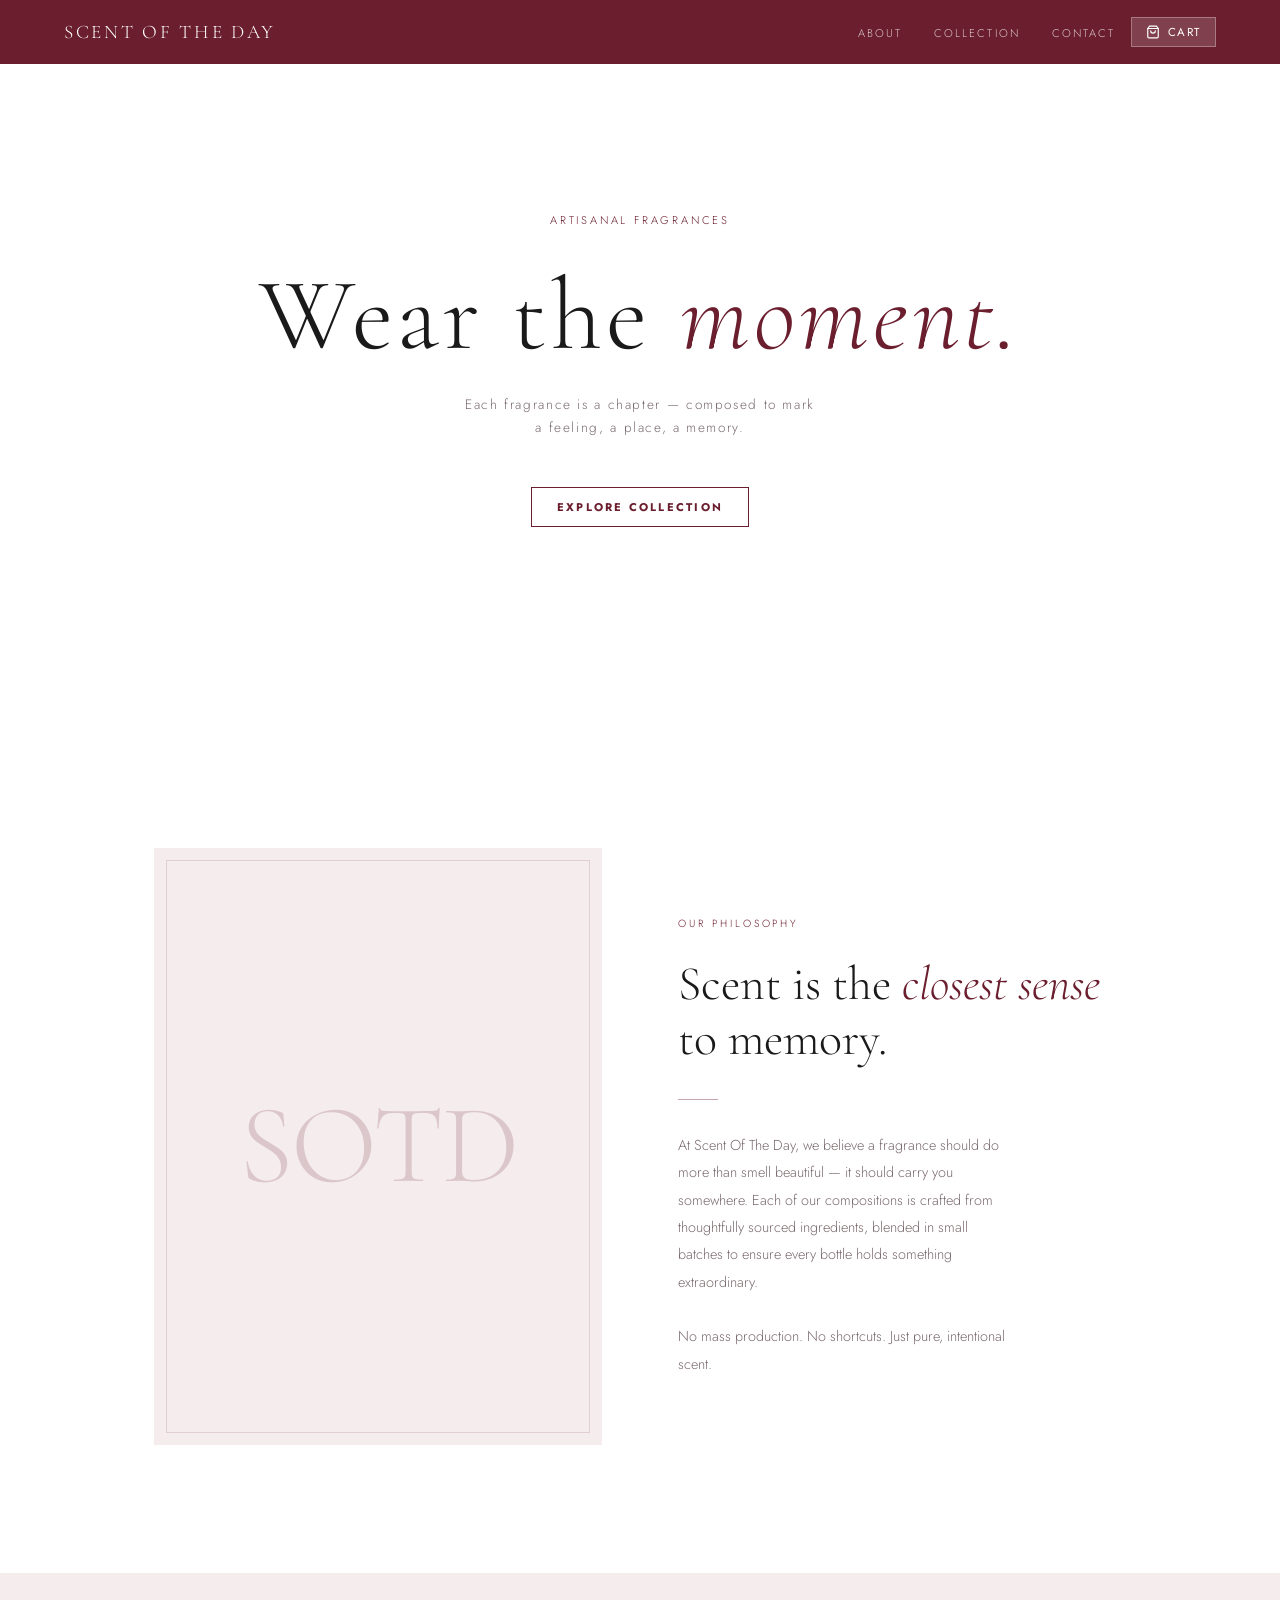
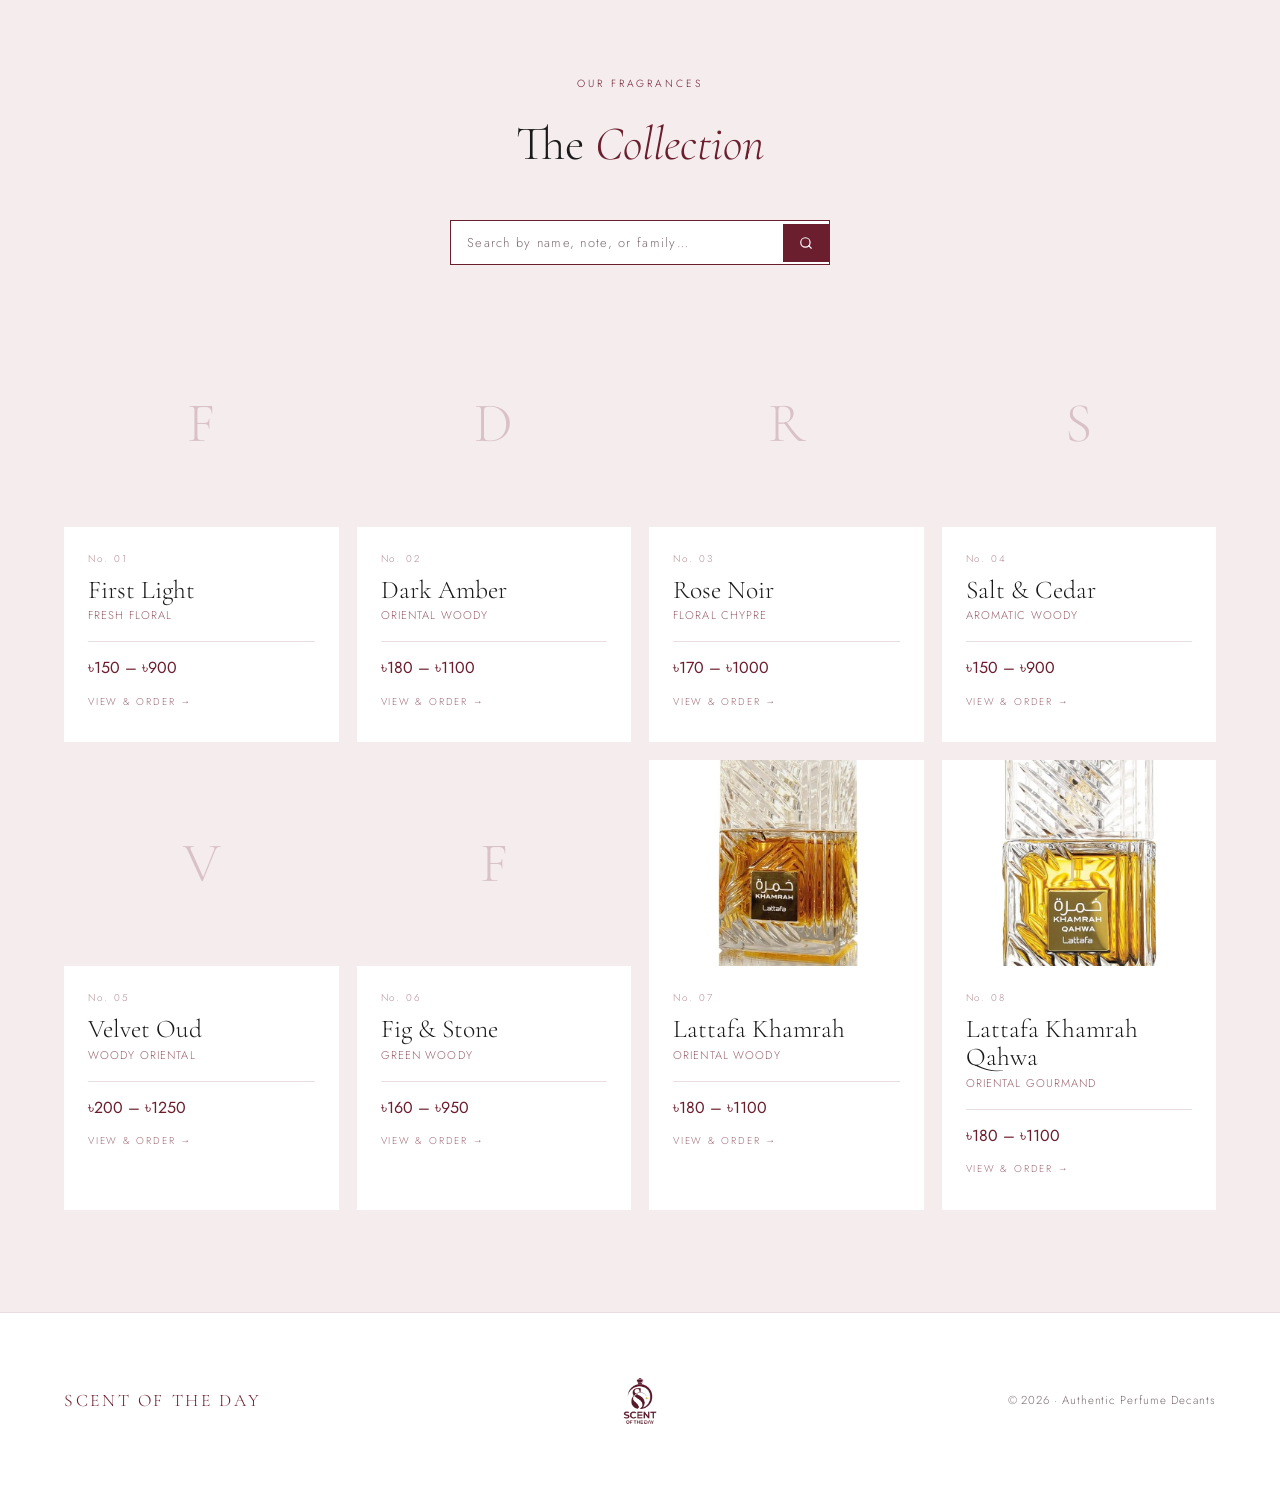
==== commit c8d41c1c: "minor tweaks" ====
--- a/index.html
+++ b/index.html
@@ -31,7 +31,7 @@
   <p class="hero-eyebrow">Artisanal Fragrances</p>
   <h1 class="hero-title">Wear the <em>moment.</em></h1>
   <p class="hero-sub">Each fragrance is a chapter — composed to mark a feeling, a place, a memory.</p>
-  <div class="hero-cta"><a href="#collection" class="btn">Explore Collection</a></div>
+  <div class="hero-cta"><a href="#collection" class="btn"><b>Explore Collection</b></a></div>
 </section>
 
 <section class="about" id="about">
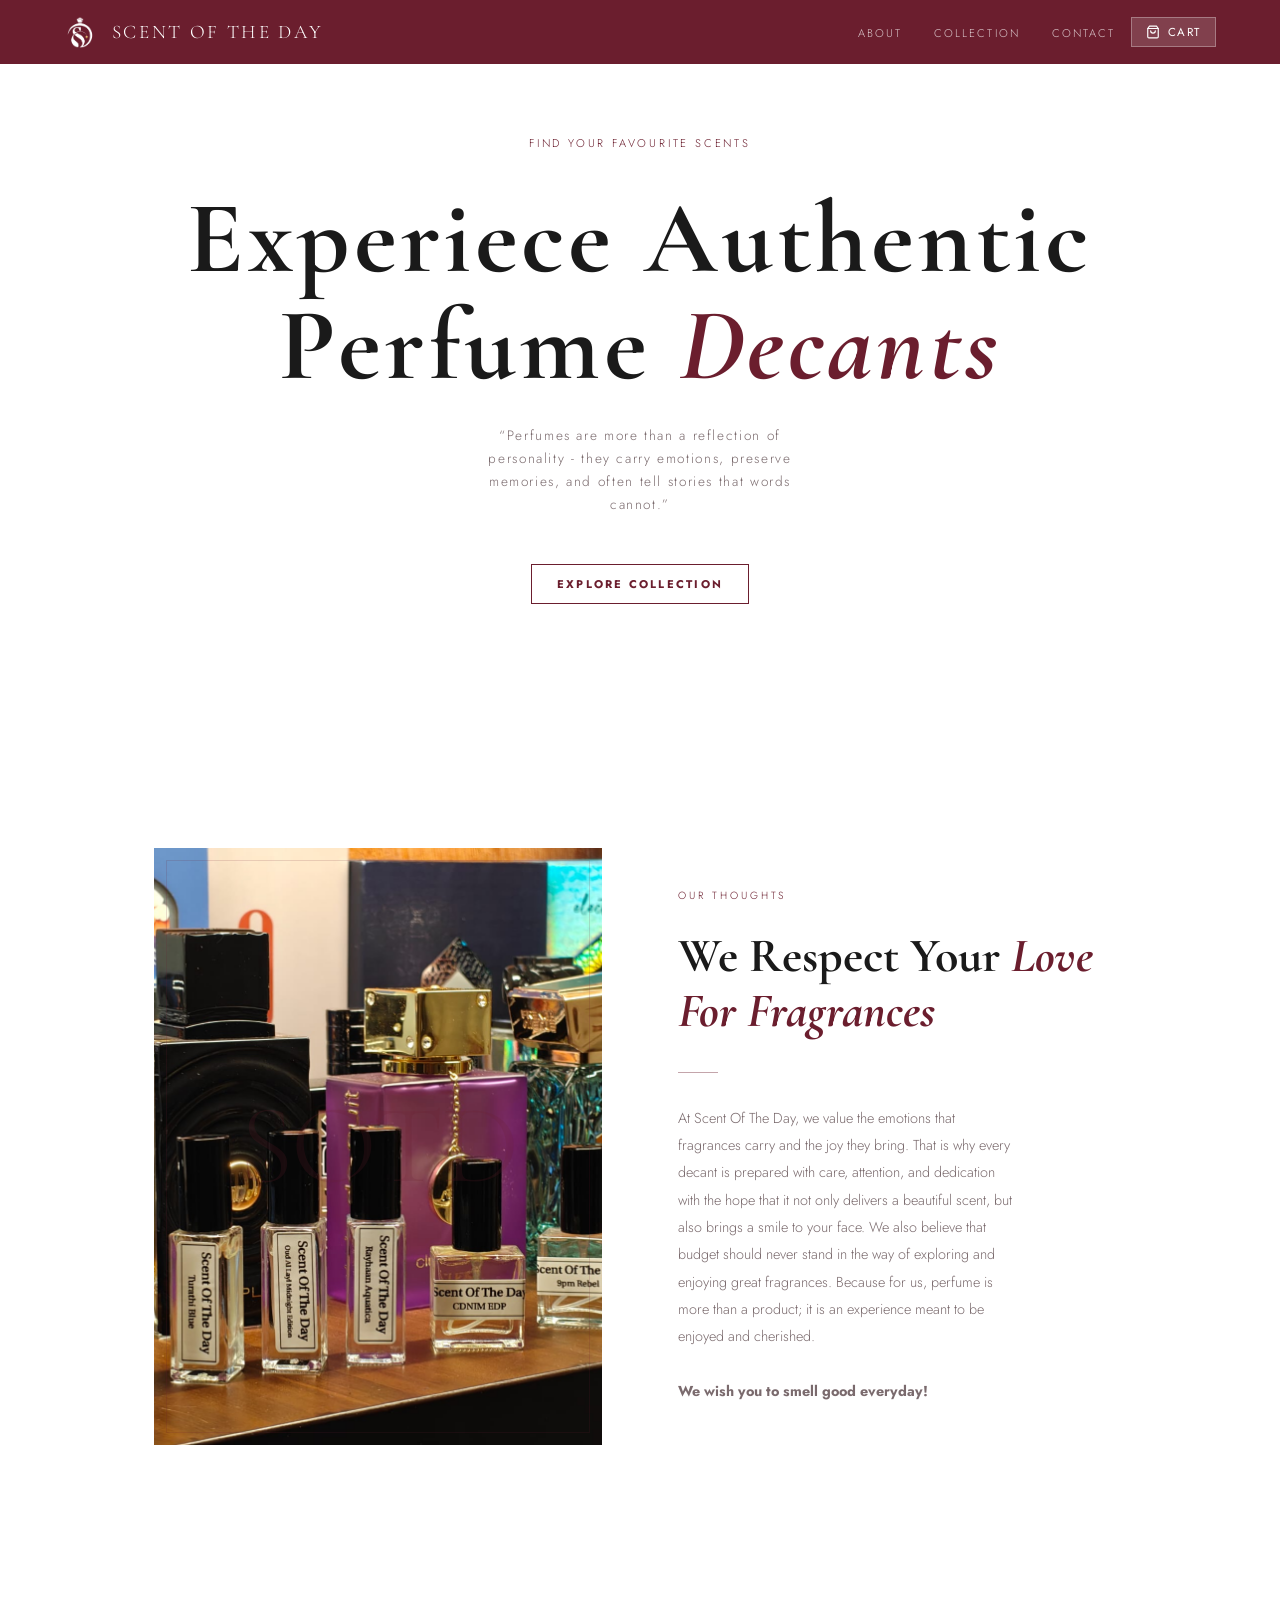
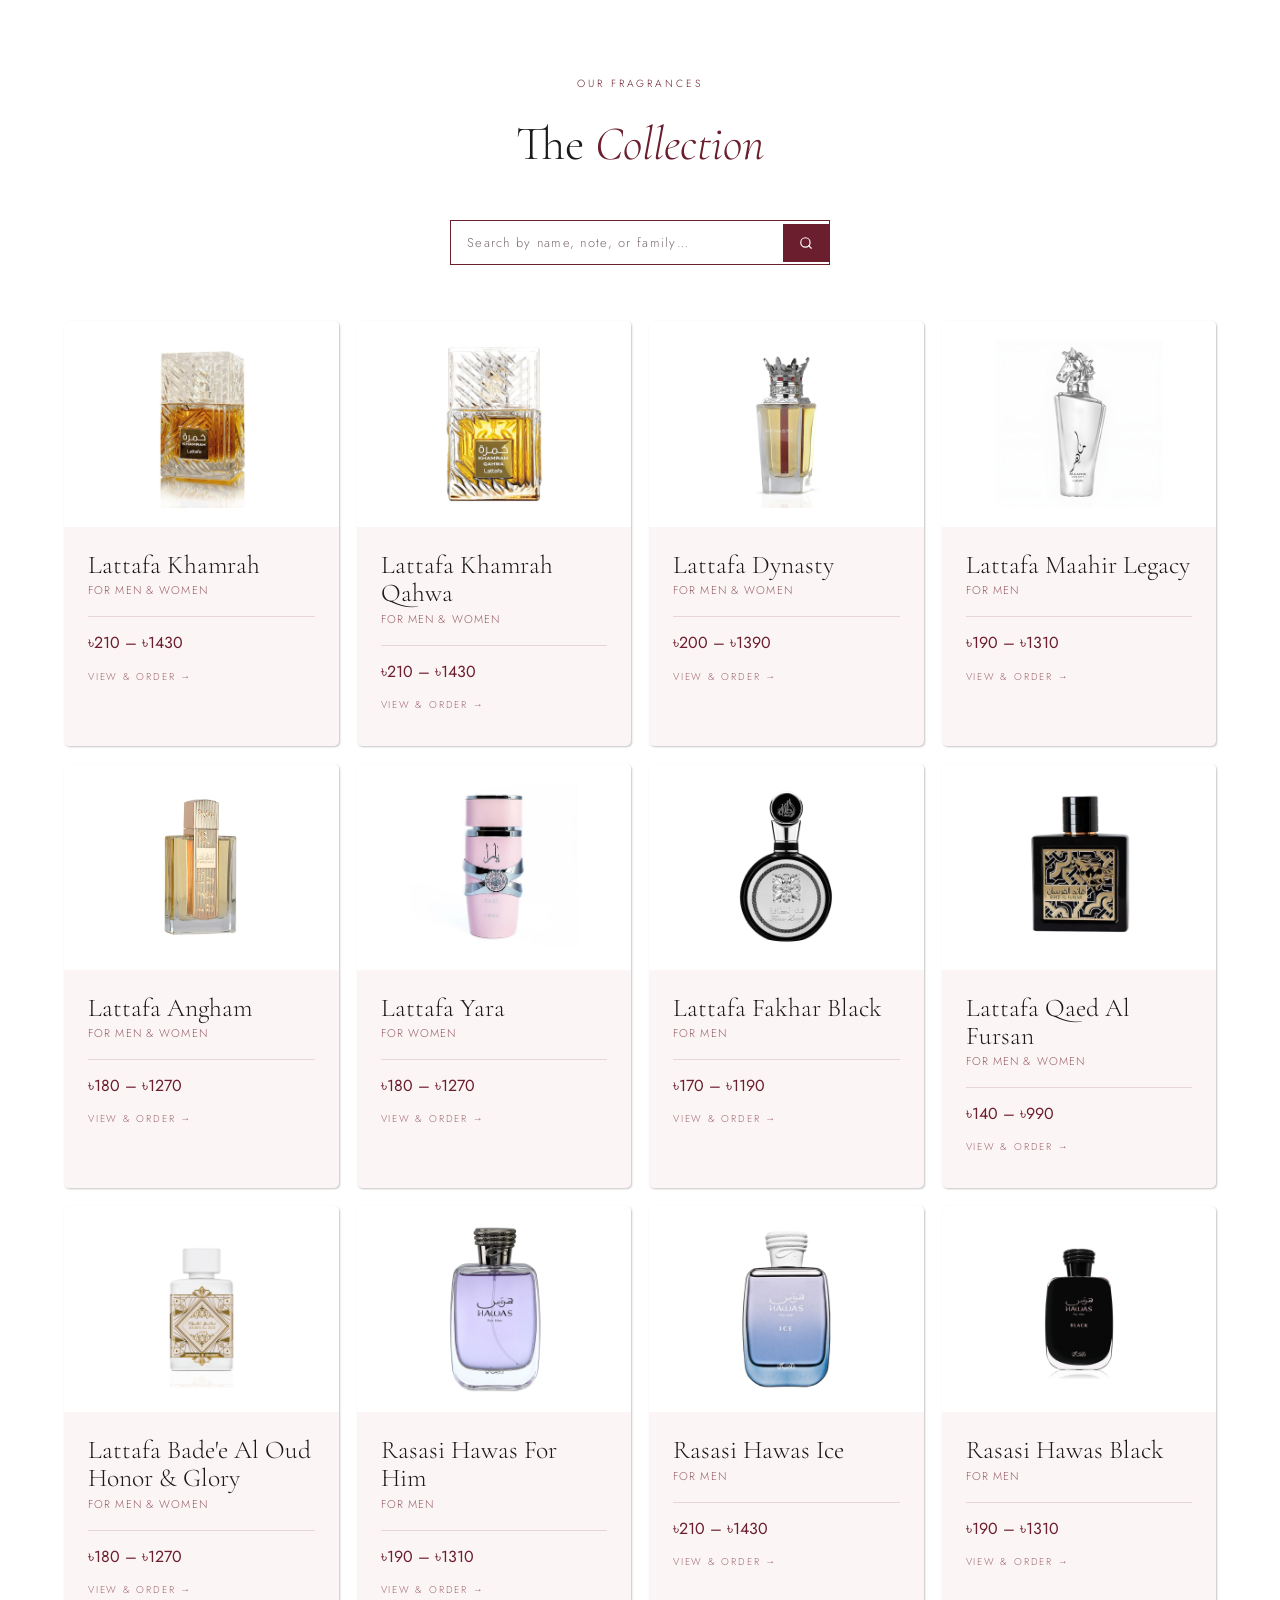
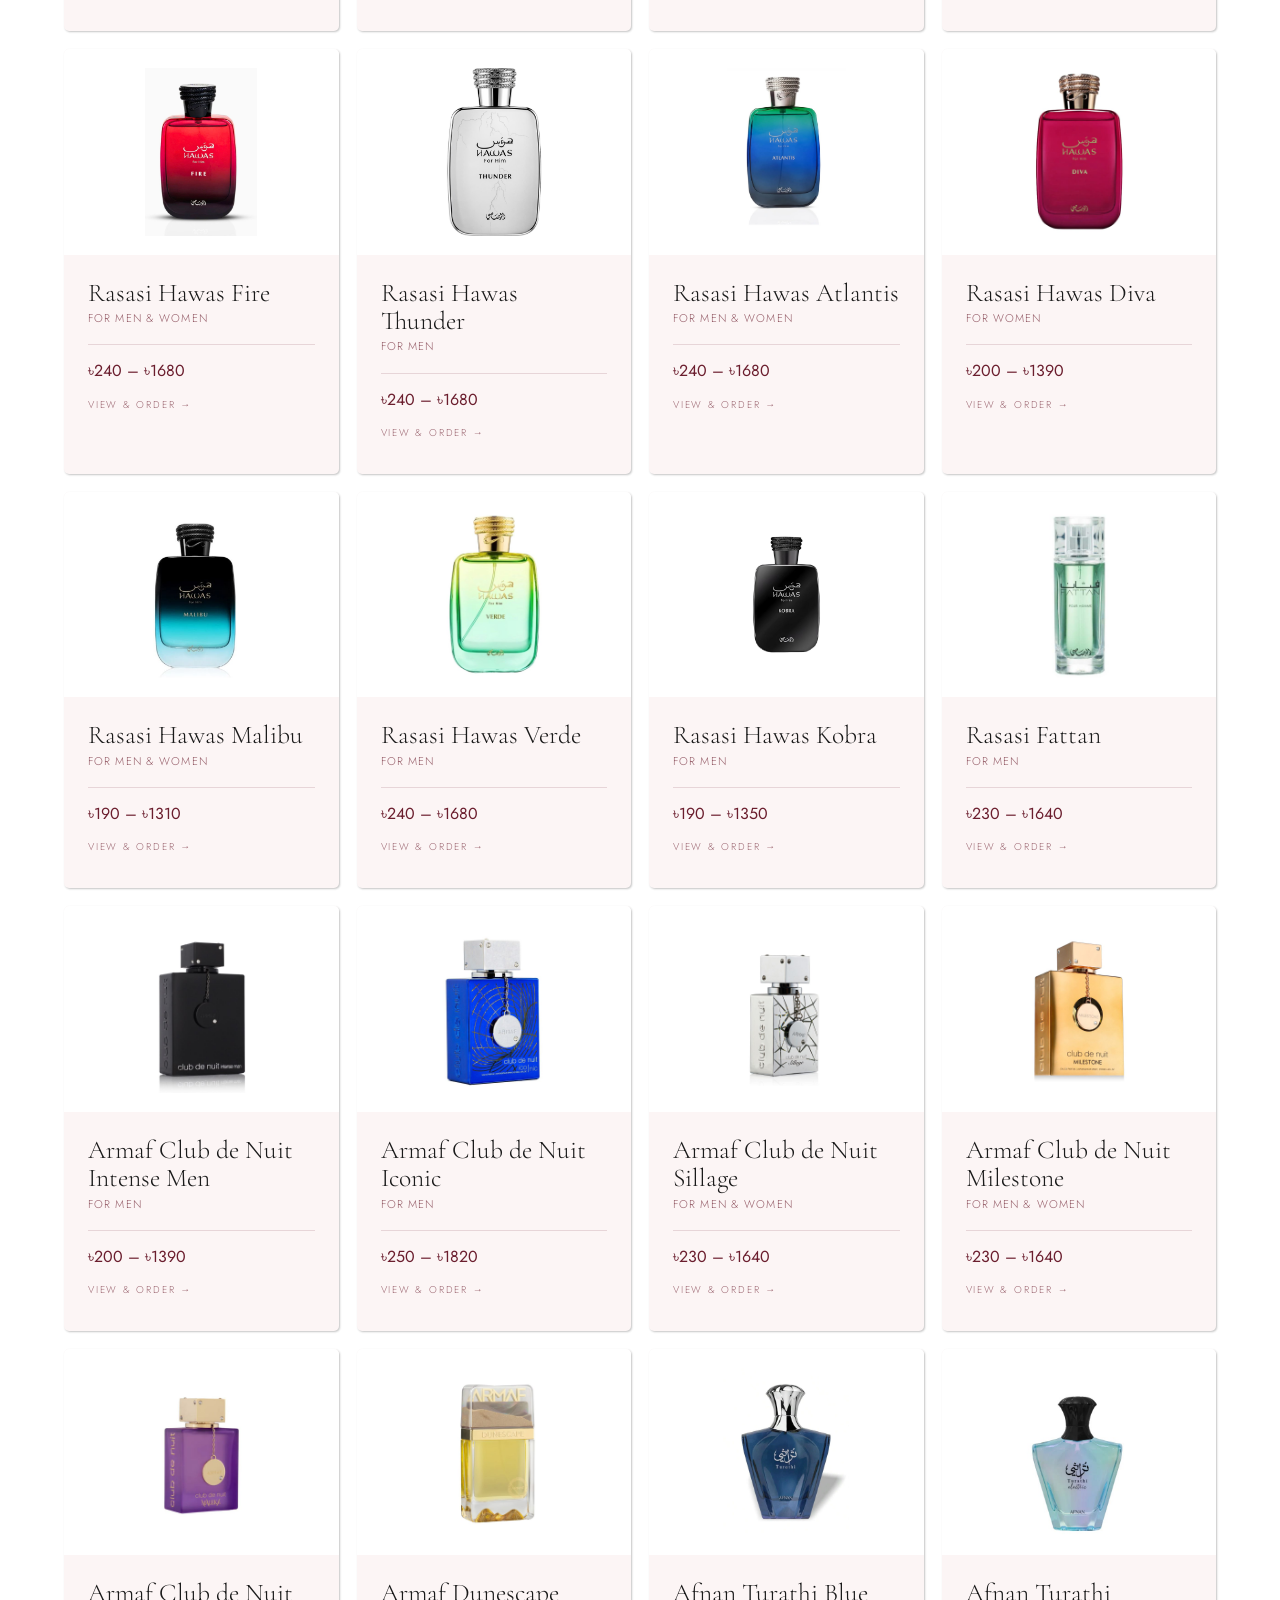
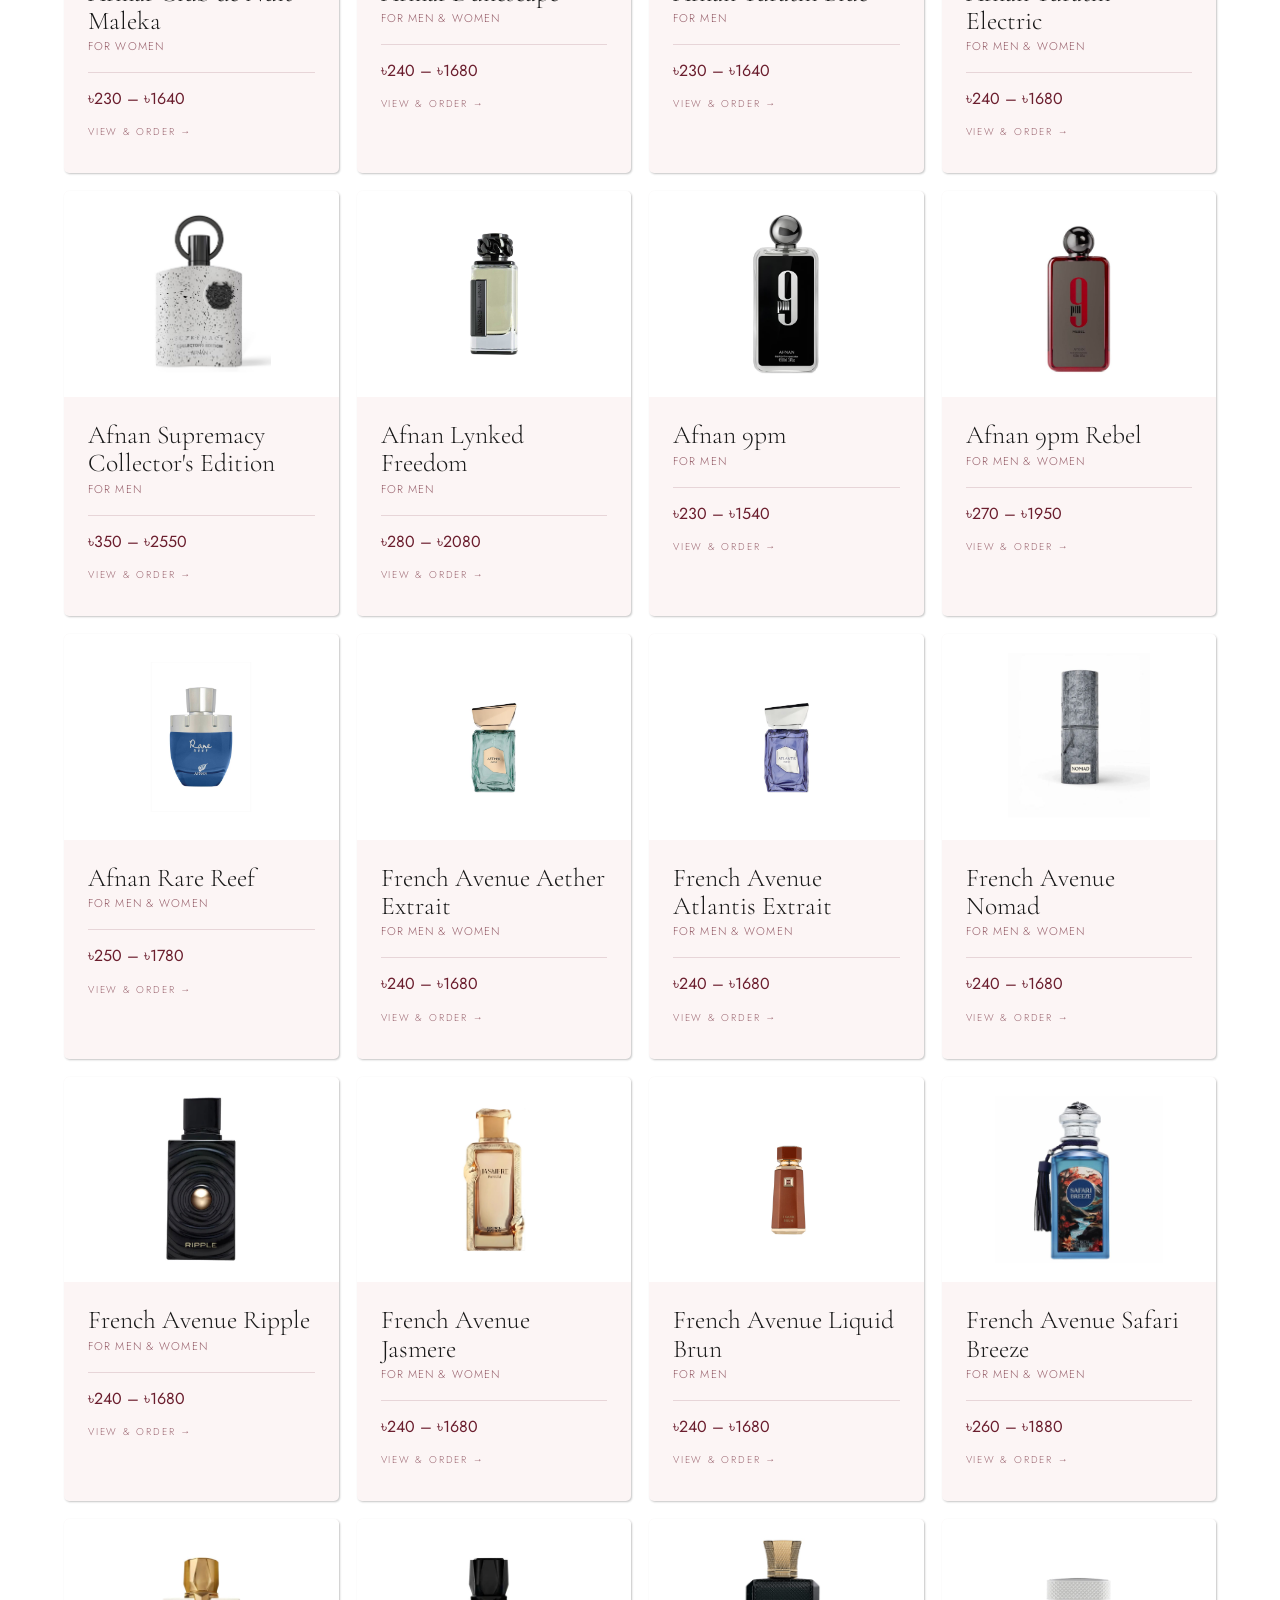
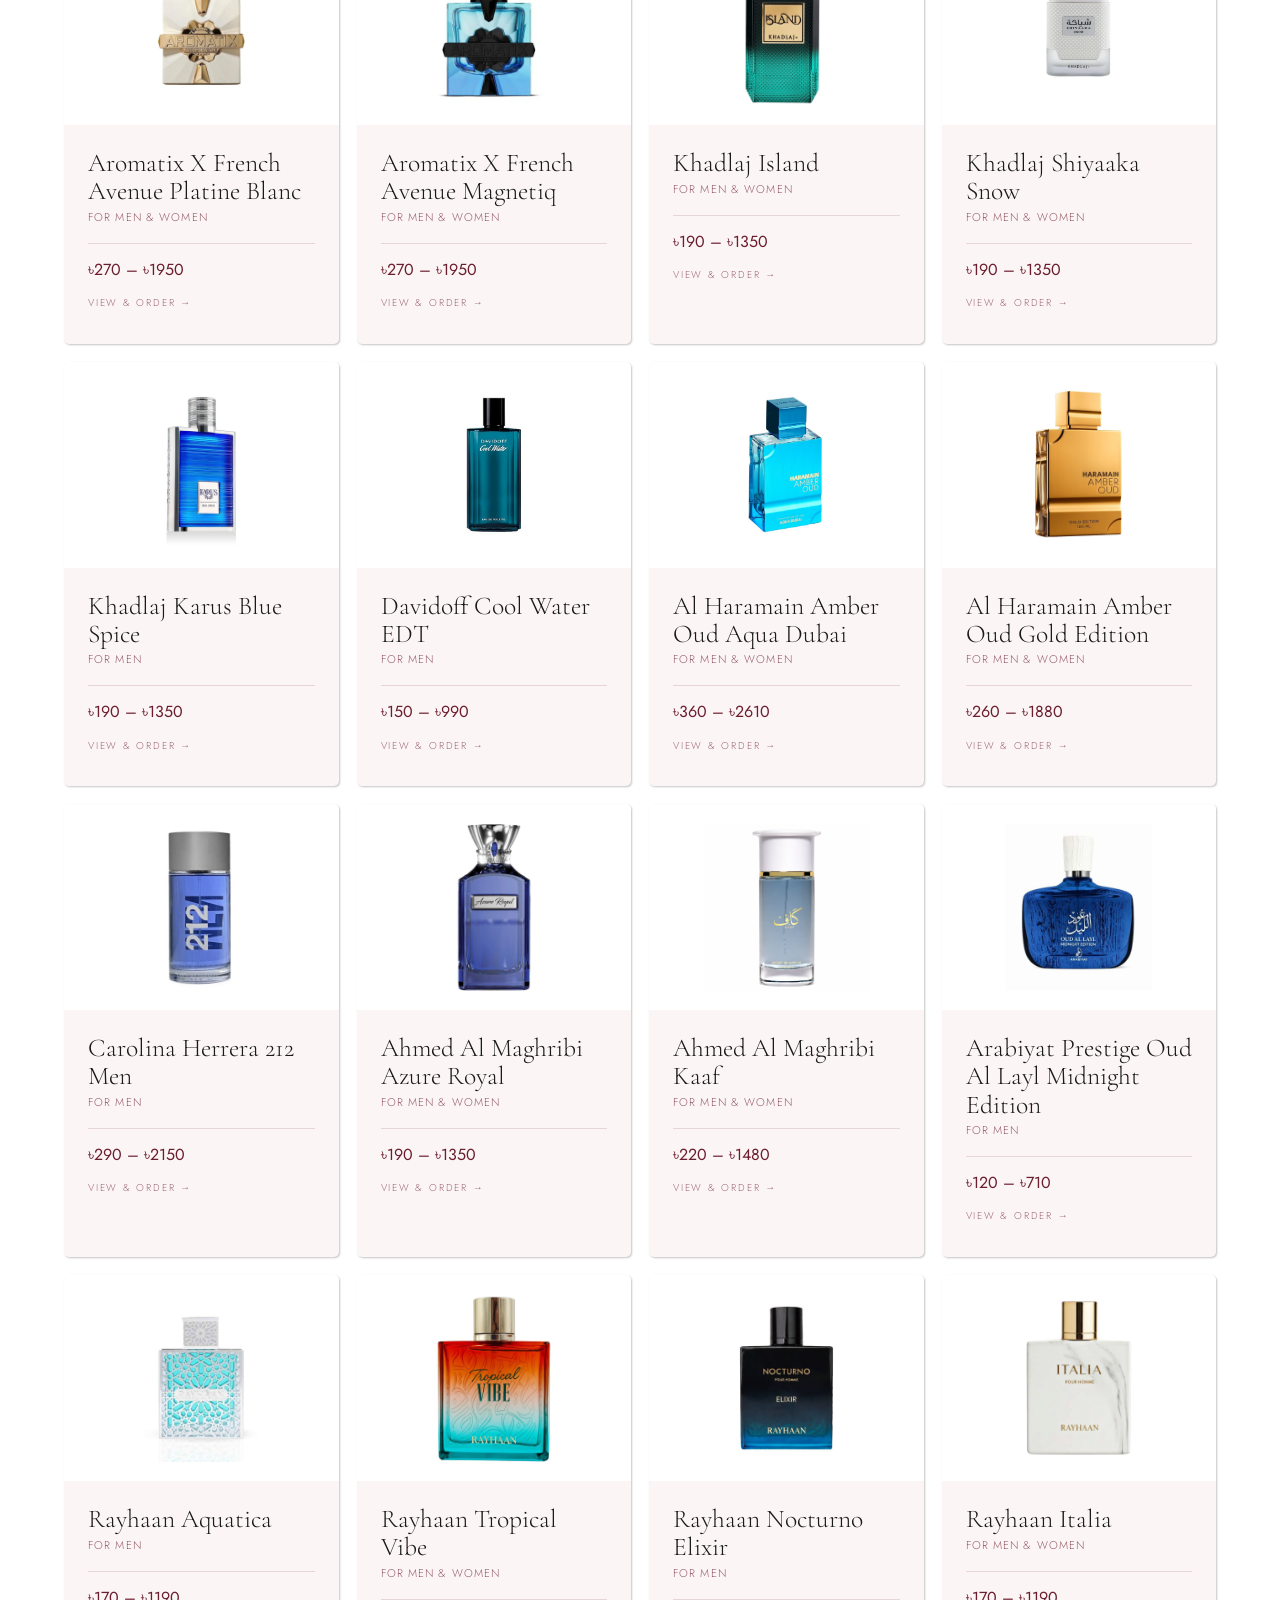
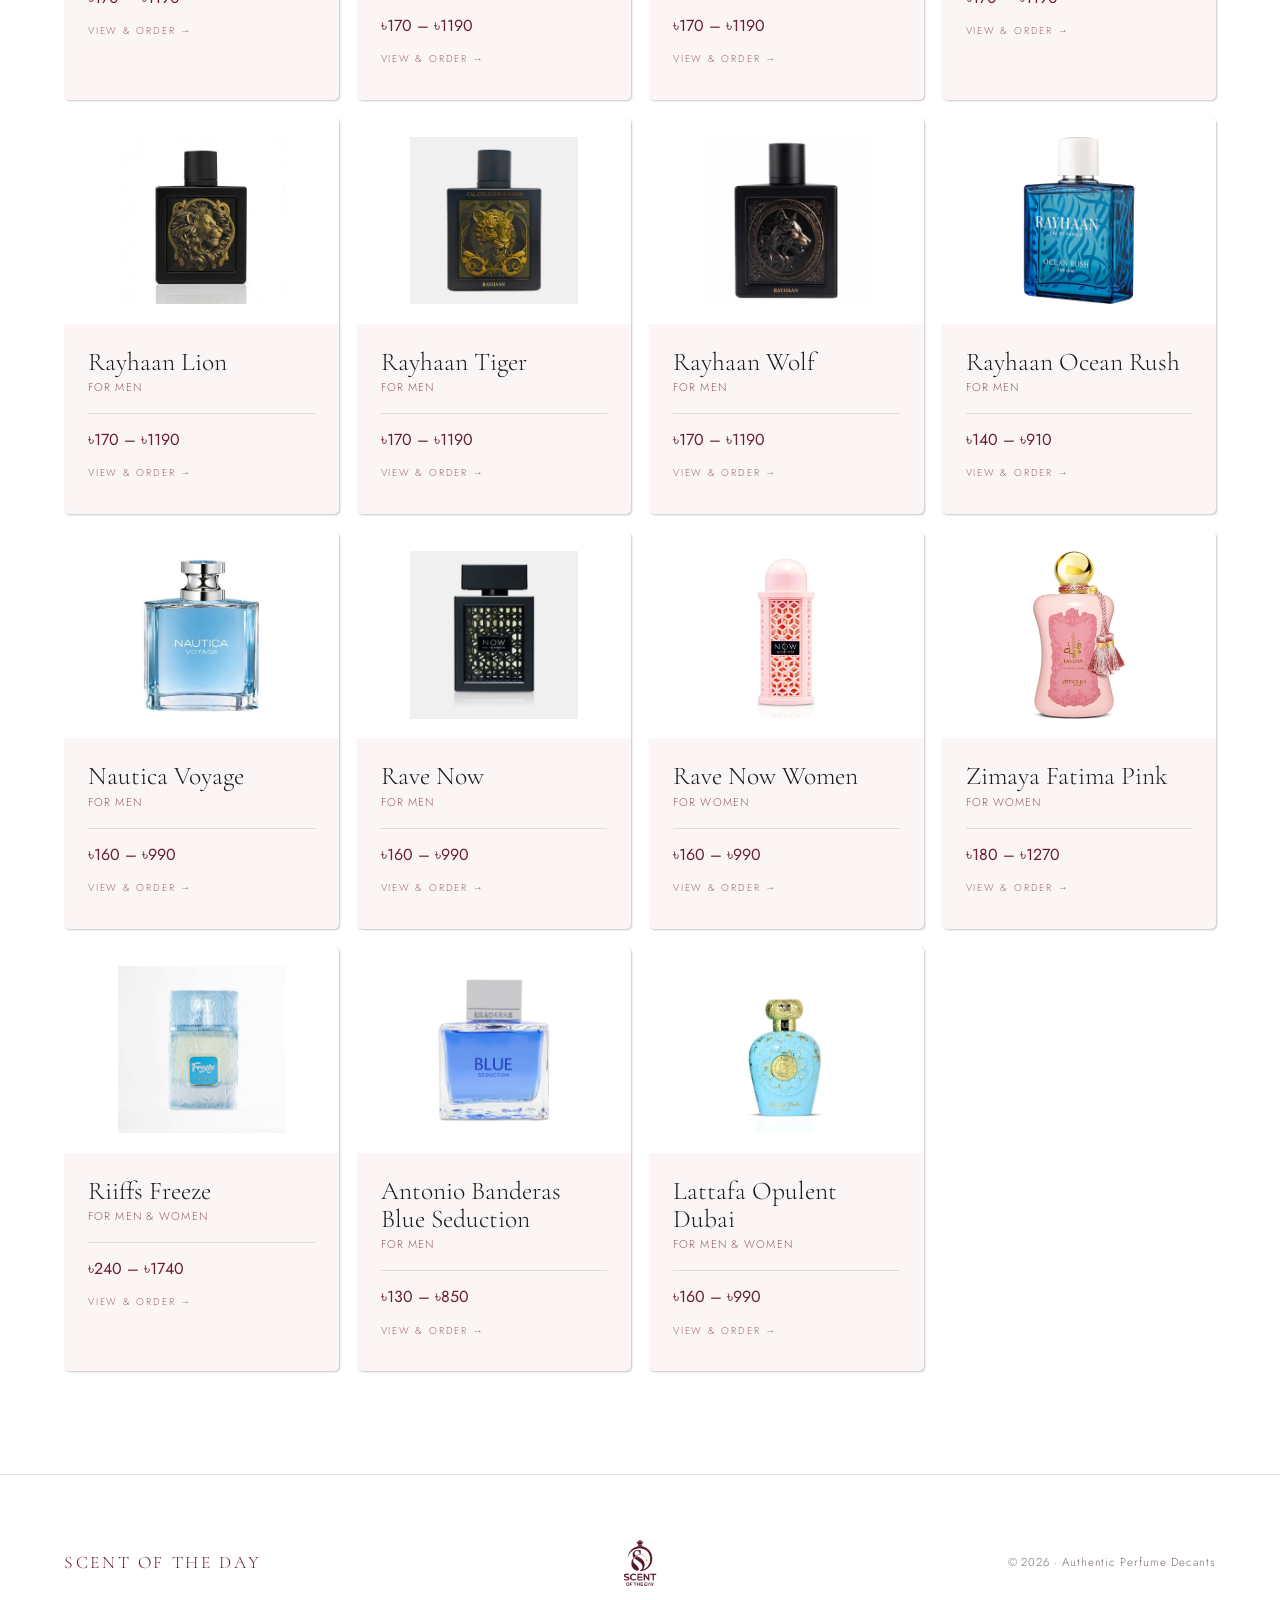
==== commit f72e2297: "fixed major ui changes and hero section" ====
--- a/index.html
+++ b/index.html
@@ -12,6 +12,7 @@
 <body>
 
 <nav>
+  <img src="assets/logonotxt.png" height="31px">
   <a class="nav-logo" href="#">Scent Of The Day</a>
   <ul class="nav-links">
     <li><a href="#about">About</a></li>
@@ -28,24 +29,24 @@
 <div class="search-results" id="navSearchResults"></div>
 
 <section class="hero">
-  <p class="hero-eyebrow">Artisanal Fragrances</p>
-  <h1 class="hero-title">Wear the <em>moment.</em></h1>
-  <p class="hero-sub">Each fragrance is a chapter — composed to mark a feeling, a place, a memory.</p>
+  <p class="hero-eyebrow">Find Your Favourite Scents</p>
+  <h1 class="hero-title"><b>Experiece Authentic Perfume <em>Decants</em></b></h1>
+  <p class="hero-sub">“Perfumes are more than a reflection of personality - they carry emotions, preserve memories, and often tell stories that words cannot.”</p>
   <div class="hero-cta"><a href="#collection" class="btn"><b>Explore Collection</b></a></div>
 </section>
 
 <section class="about" id="about">
   <div class="about-visual">
-    <img class="about-img" src="https://images.unsplash.com/photo-1592945403244-b3fbafd7f539?w=700&q=80" alt="Perfume bottle" onerror="this.style.display='none'">
+    <img class="about-img" src="assets/heroimge.jpeg" alt="Perfume bottle" onerror="this.style.display='none'">
     <div class="about-monogram">SOTD</div>
   </div>
   <div>
-    <p class="section-label">Our Philosophy</p>
-    <h2 class="section-title">Scent is the <em>closest sense</em> to memory.</h2>
+    <p class="section-label">Our Thoughts</p>
+    <h2 class="section-title"><b>We Respect Your<em> Love For Fragrances</em></b></h2>
     <div class="divider"></div>
-    <p class="body-text">At Scent Of The Day, we believe a fragrance should do more than smell beautiful — it should carry you somewhere. Each of our compositions is crafted from thoughtfully sourced ingredients, blended in small batches to ensure every bottle holds something extraordinary.</p>
+    <p class="body-text">At Scent Of The Day, we value the emotions that fragrances carry and the joy they bring. That is why every decant is prepared with care, attention, and dedication with the hope that it not only delivers a beautiful scent, but also brings a smile to your face. We also believe that budget should never stand in the way of exploring and enjoying great fragrances. Because for us, perfume is more than a product; it is an experience meant to be enjoyed and cherished.</p>
     <br>
-    <p class="body-text">No mass production. No shortcuts. Just pure, intentional scent.</p>
+    <p class="body-text"><b>We wish you to smell good everyday!</b></p>
   </div>
 </section>
 
--- a/style.css
+++ b/style.css
@@ -8,7 +8,7 @@
   --white:       #FFFFFF;
   --maroon:      #6B1E2E;
   --maroon-light:#8C3346;
-  --maroon-pale: #F5ECEE;
+  --maroon-pale: #ffffff;
   --text:        #1a1a1a;
   --muted:       #7a6a6d;
   --border:      rgba(107, 30, 46, 0.15);
@@ -332,11 +332,13 @@
    PERFUME CARD
    =================================================== */
 .perfume-card {
-  background: var(--white);
+  background: rgb(252, 245, 245);
   cursor: pointer;
   transition: background 0.3s;
   position: relative;
   overflow: hidden;
+  box-shadow: 1px 1px 2px #8888887c;
+  border-radius: 5px;
 }
 .perfume-card::before {
   content: ''; position: absolute; top: 0; left: 0;
@@ -349,9 +351,14 @@
 .card-img-wrap {
   width: 100%; aspect-ratio: 4/3;
   overflow: hidden; background: var(--maroon-pale); position: relative;
+  display: flex;
+  align-items: center;
+  justify-content: center;
+  padding: 1.2rem;          /* Increase this number if you want the image even smaller */
+  box-sizing: border-box;
 }
 .card-img {
-  width: 100%; height: 100%; object-fit: cover; display: block;
+  width: 100%; height: 100%; object-fit: contain; display: block;
   transition: transform 0.5s ease;
 }
 .perfume-card:hover .card-img { transform: scale(1.04); }
@@ -597,17 +604,23 @@
 
 /* image column */
 .product-img-wrap { position: sticky; top: 84px; }
-.product-img-frame { position: relative; }
+.product-img-frame { 
+  position: relative; 
+  display: flex;
+  align-items: center;
+  justify-content: center;
+  padding: 2.5rem;                /* Adjust this number higher to make the image even smaller */
+  box-sizing: border-box;
+}
 .product-img-frame::after {
   content: ''; position: absolute; inset: 12px;
   border: 1px solid var(--border); pointer-events: none;
 }
 .product-img-main {
   width: 100%;
-  height: 340px;          /* fixed height — not full-page tall */
-  object-fit: cover;
-  display: none;          /* shown by JS after load */
-  background: var(--maroon-pale);
+  height: 420px;          /* Keeps your original height profile */
+  object-fit: contain;    /* Changed from 'cover' to 'contain' */
+  display: none;          /* Keeps default state for JS to trigger visibility */
 }
 .product-img-placeholder {
   width: 100%; height: 340px;
@@ -766,6 +779,41 @@
   footer { padding: 2.5rem 4vw; }
 }
 
-@media (max-width: 400px) {
-  .perfume-grid { grid-template-columns: 1fr; }
+/* ── Force 2 Columns on Mobile Screens ── */
+@media (max-width: 600px) {
+  .perfume-grid {
+    grid-template-columns: repeat(2, 1fr) !important; /* Forces exactly two columns side-by-side */
+    gap: 12px; /* Slightly tighter spacing so cards have more room on small screens */
+    padding: 0 10px; /* Snugs the grid closer to the screen edges */
+  }
+
+  .card-img-wrap {
+    padding: 0.8rem; /* Shrinks internal image padding slightly so the perfume bottle remains a good size */
+  }
+
+  .card-body {
+    padding: 1rem 0.75rem; /* Adjusts text padding inside the card for better spacing */
+  }
+  
+  .perfume-name {
+    font-size: 0.95rem; /* Slightly scales down the font size so long names don't wrap aggressively */
+  }
+
+  .hero-title{
+    font-size: clamp(2rem, 10vw,3.5rem);
+    line-height: 1.3;
+  }
+}
+
+/* ── Hide the background fallback letters completely ── */
+.card-img-placeholder,
+.product-img-placeholder {
+  display: none !important;
+  font-size: 0 !important;
+  color: transparent !important;
+}
+
+/* Ensure the main product image displays cleanly on its background */
+.product-img-main {
+  display: block !important; /* Forces the template image container to stay visible */
 }
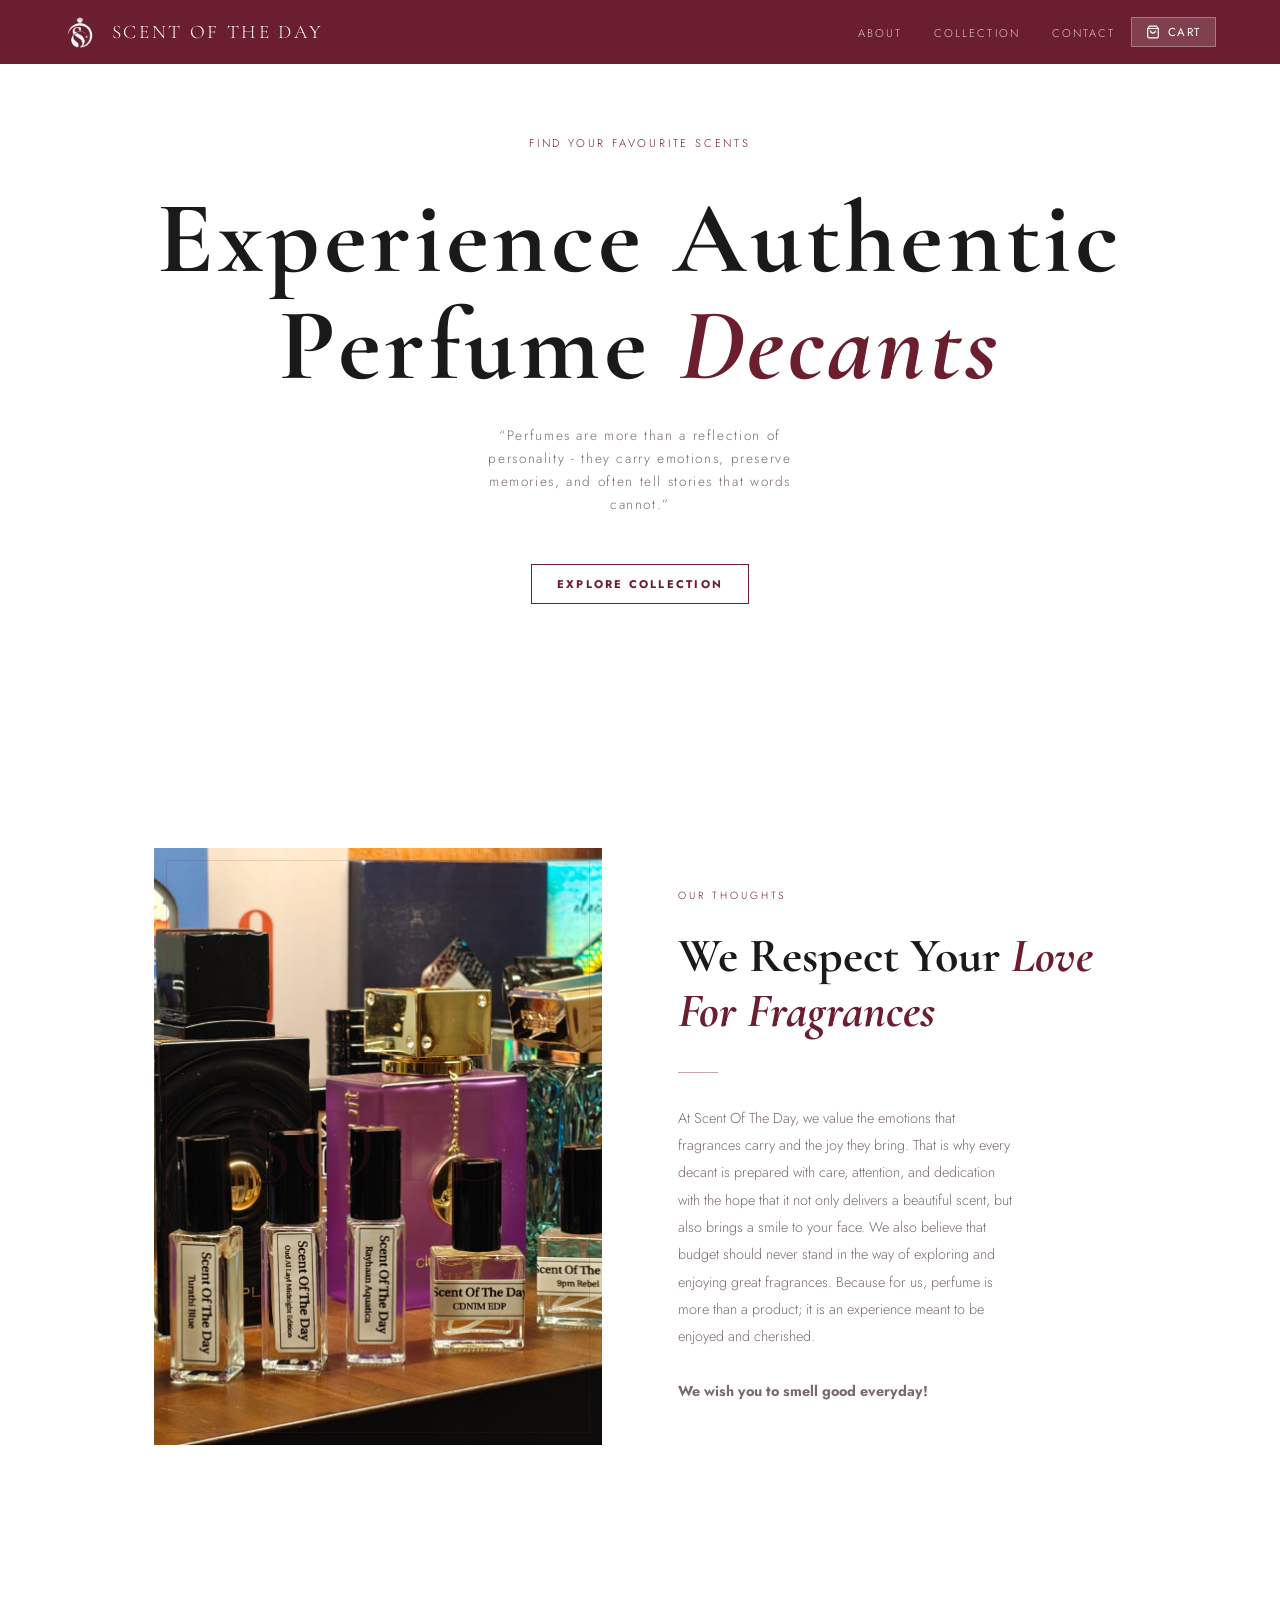
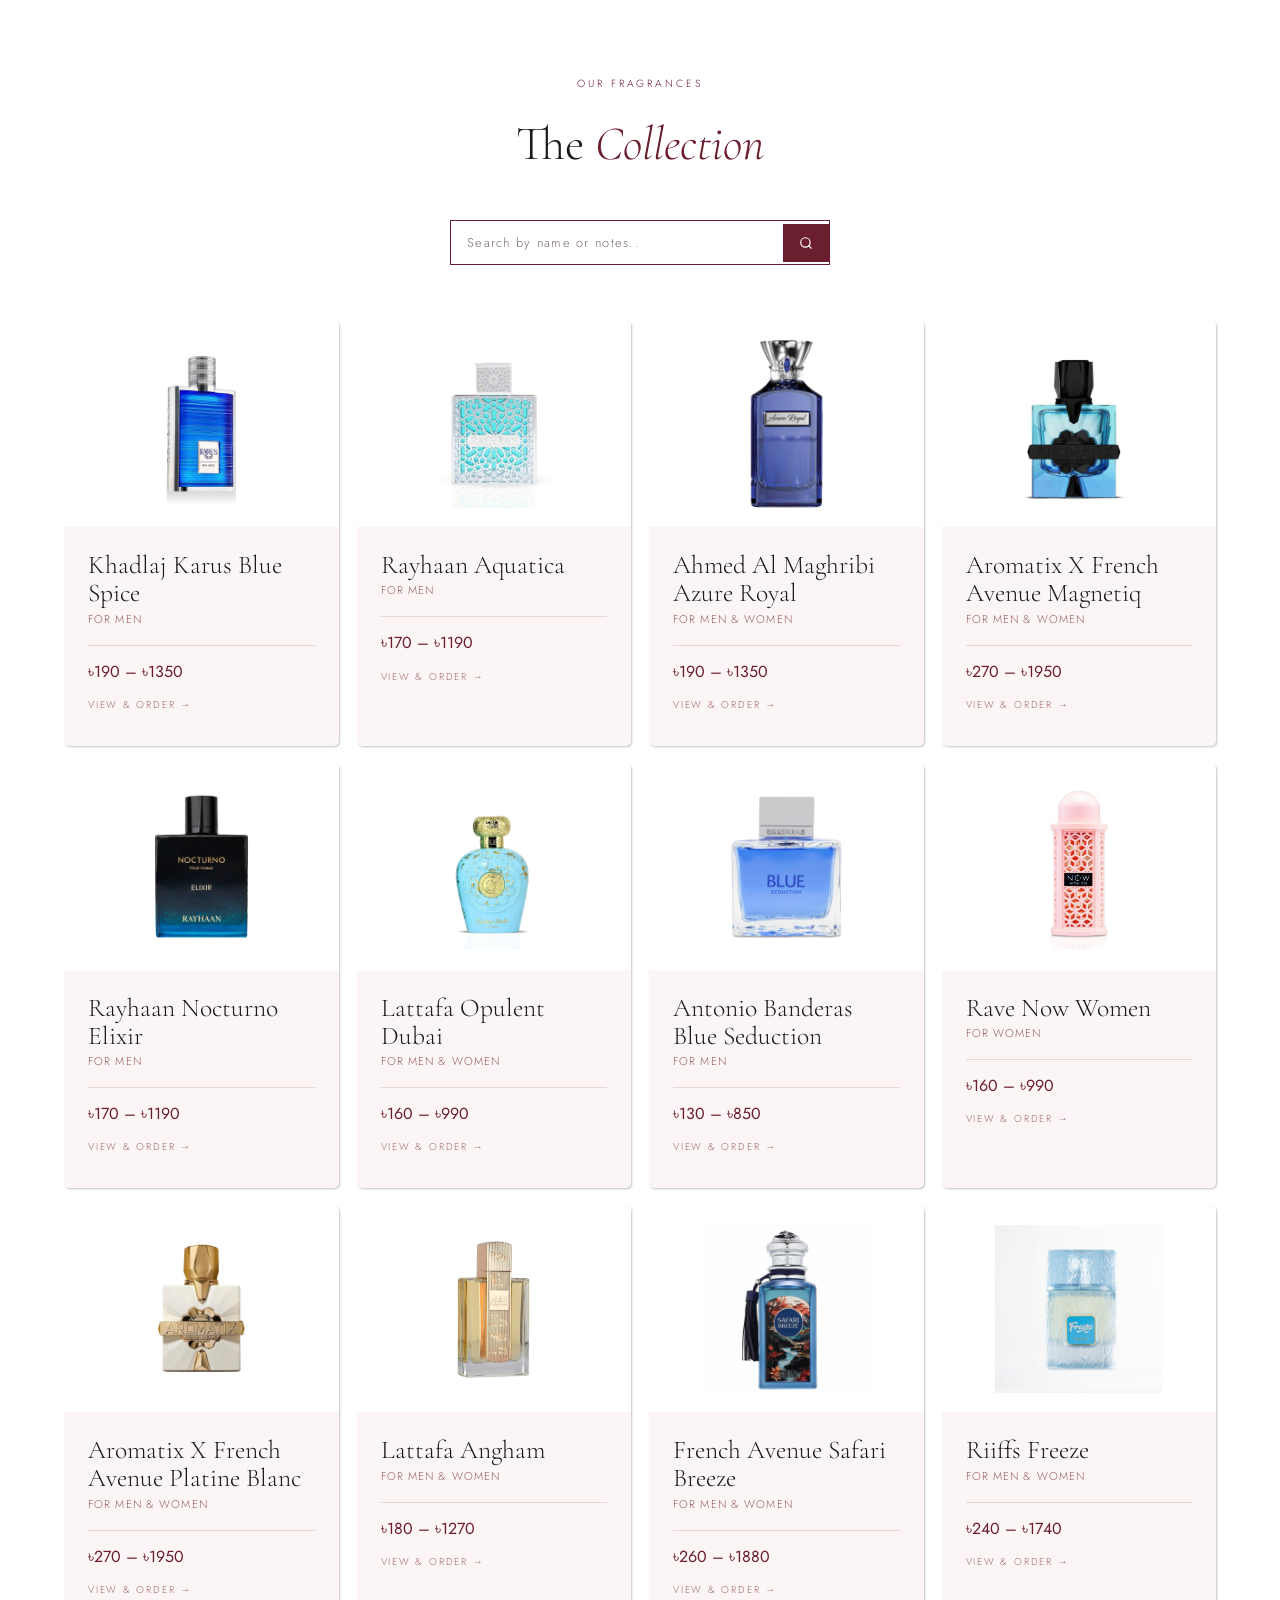
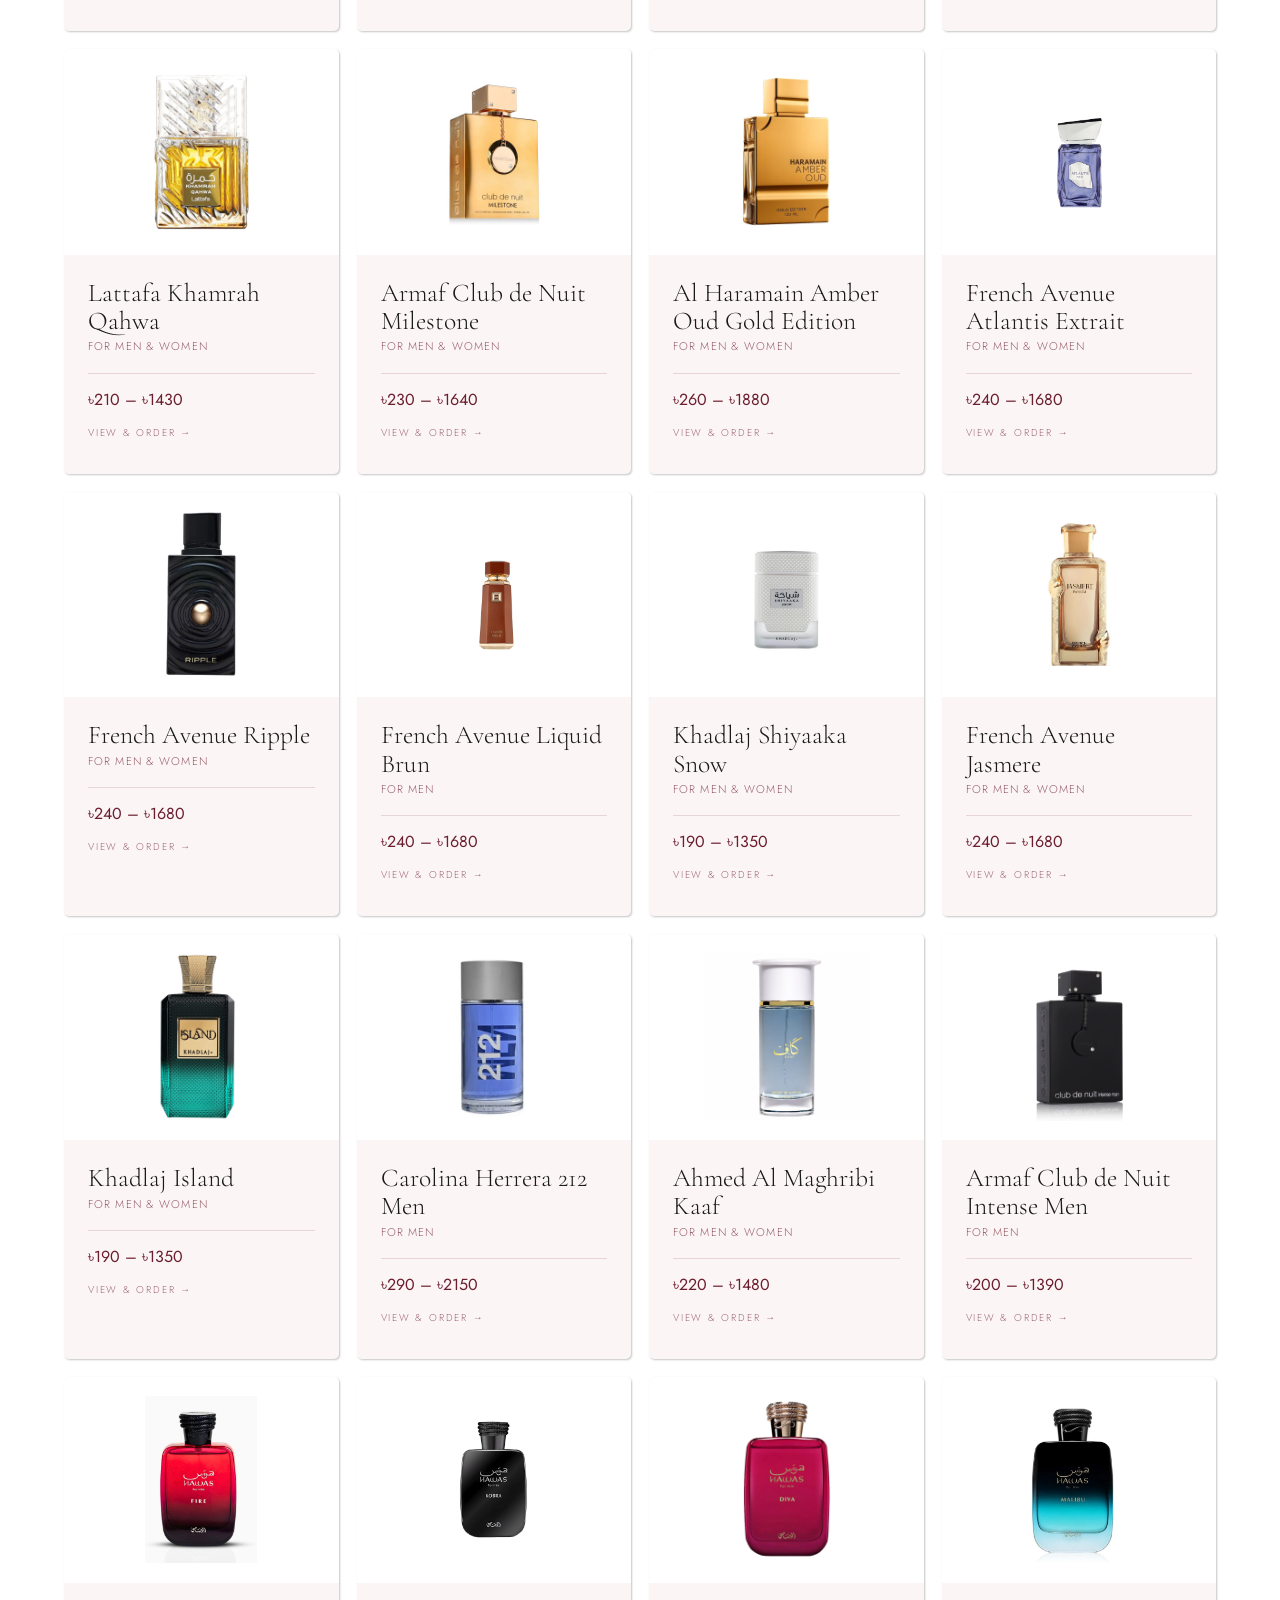
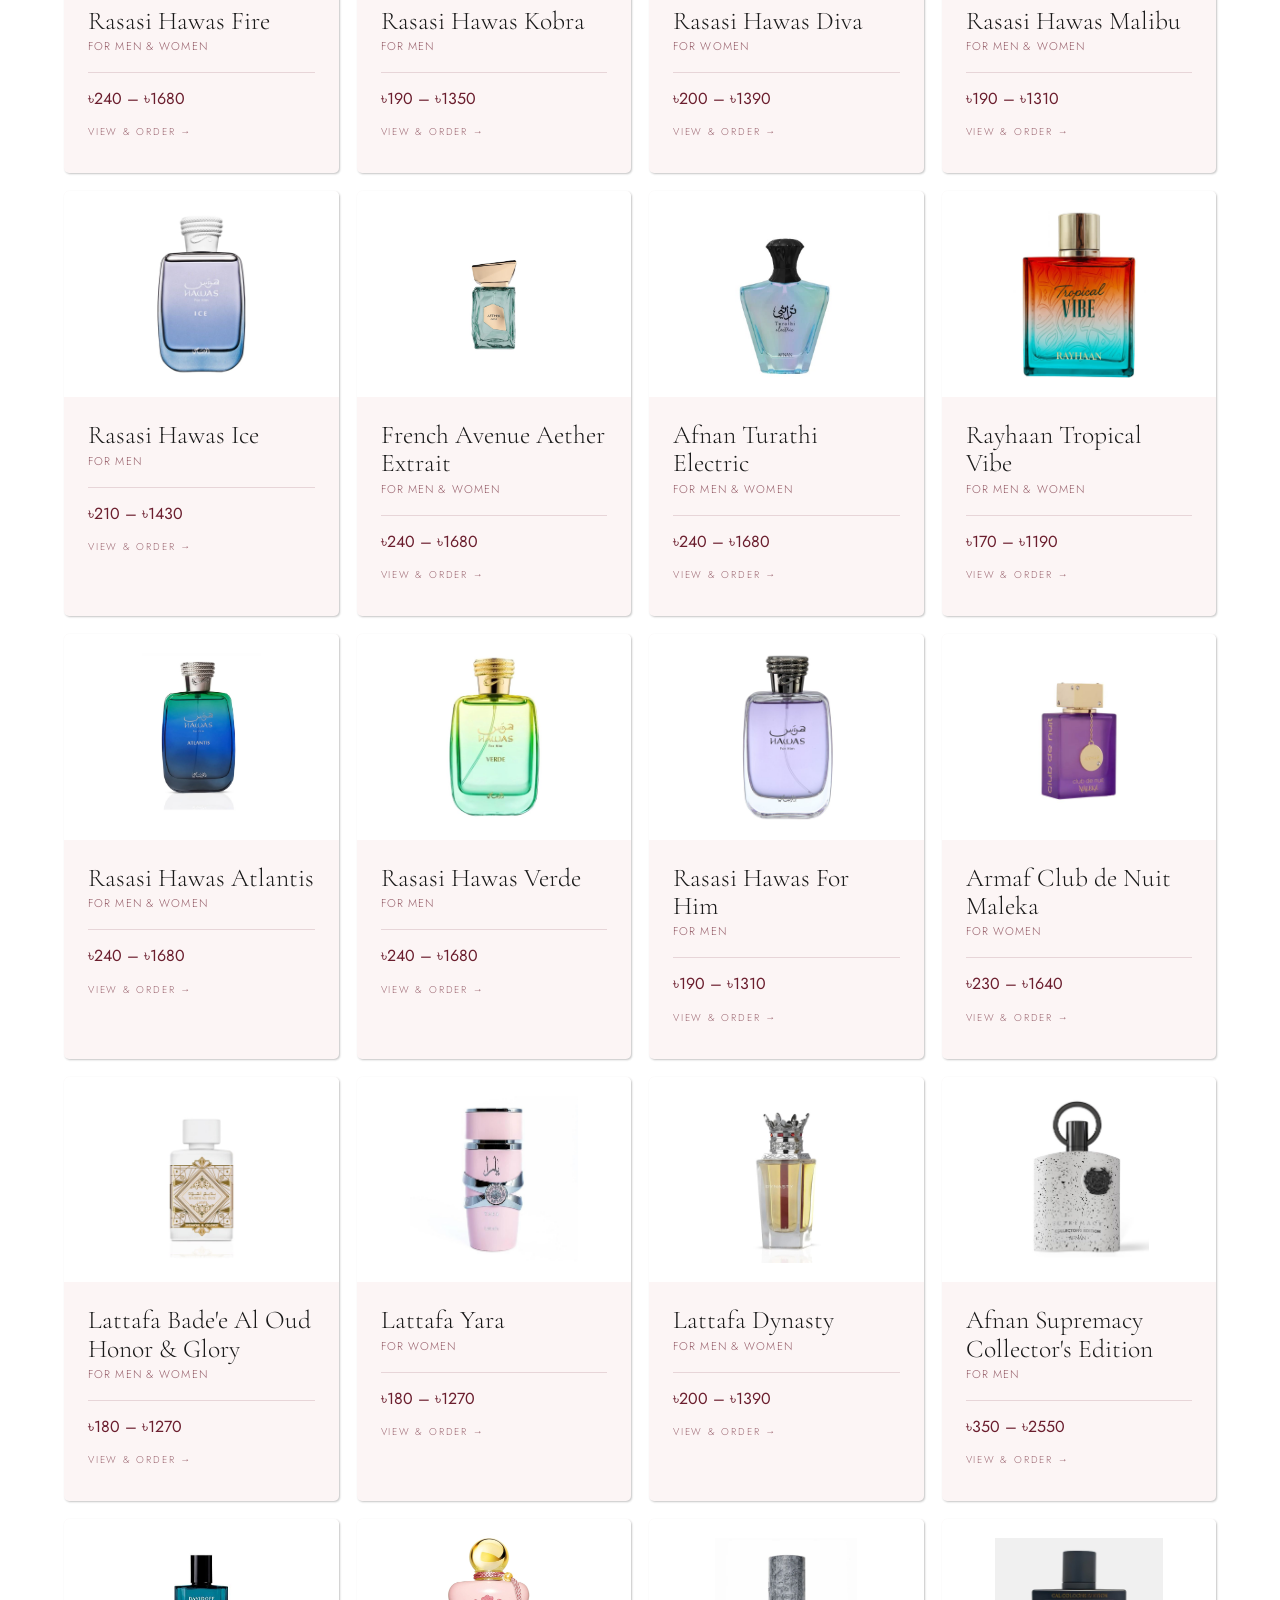
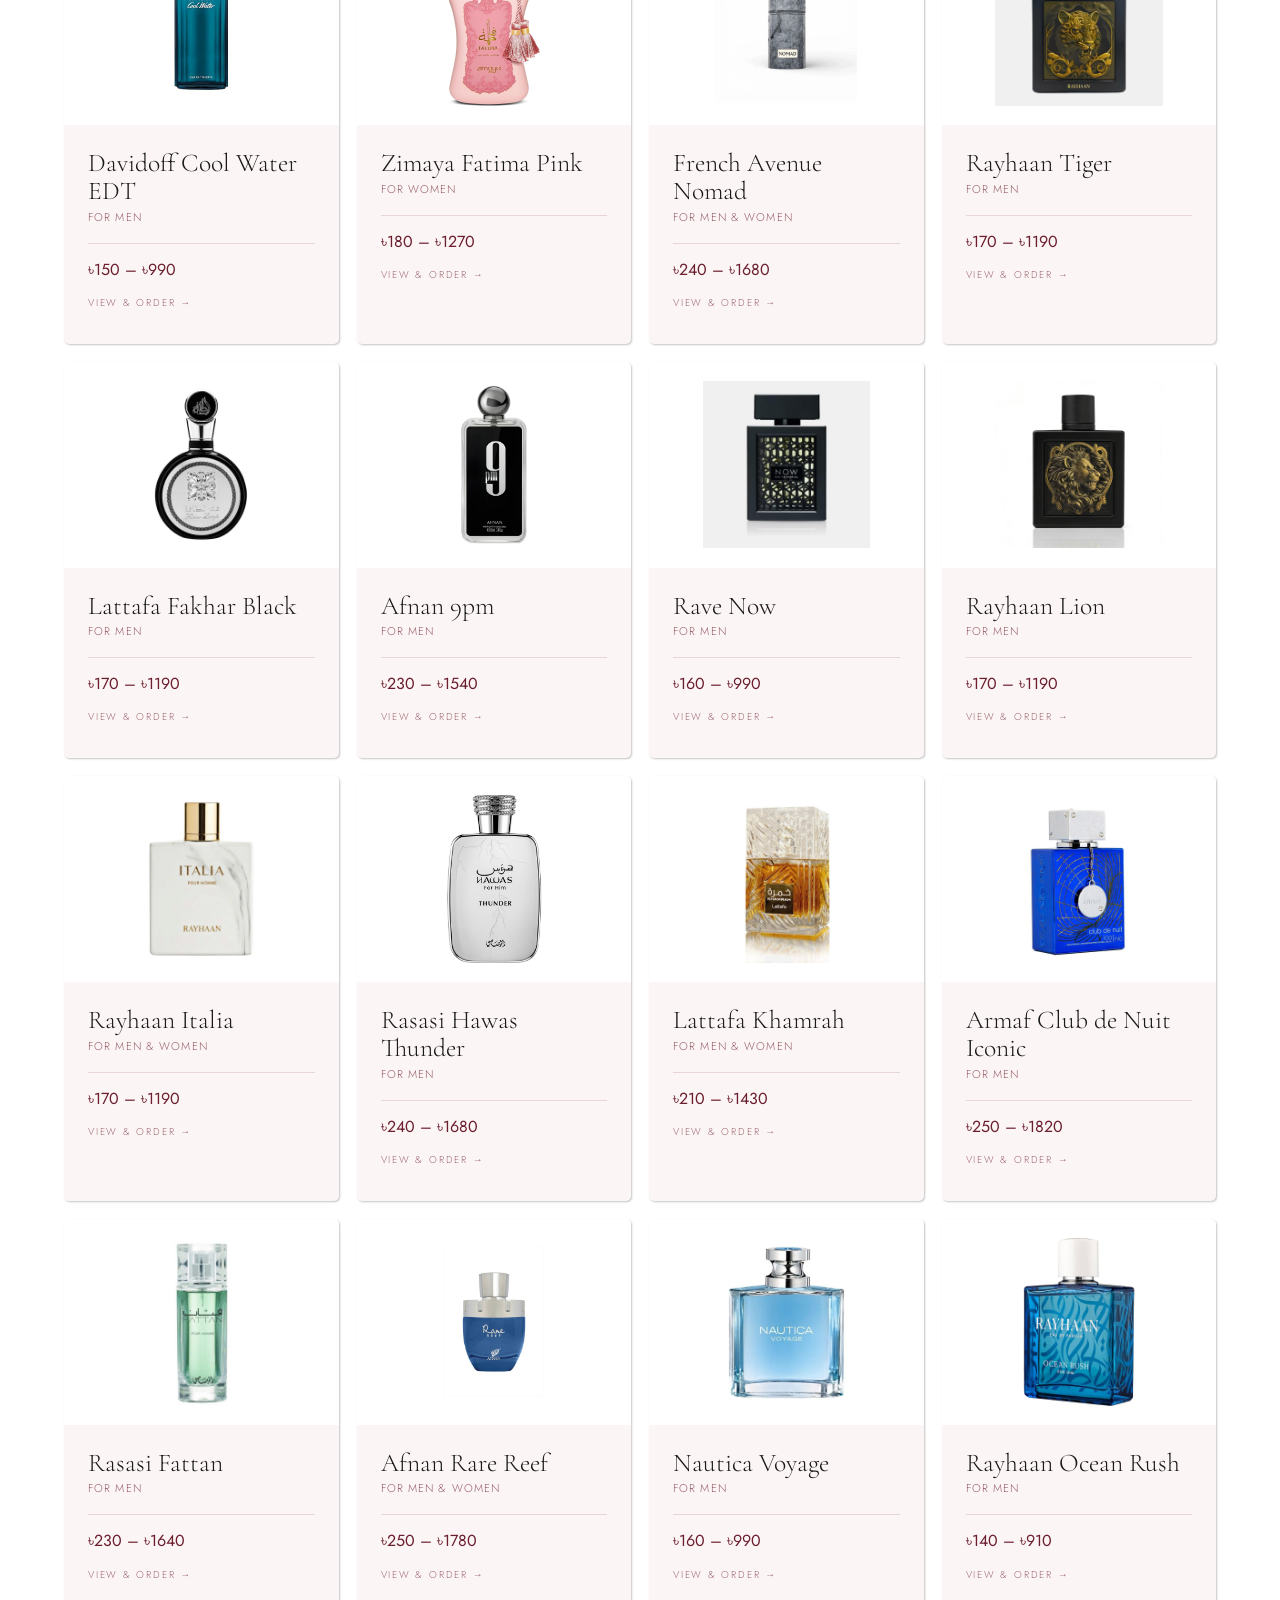
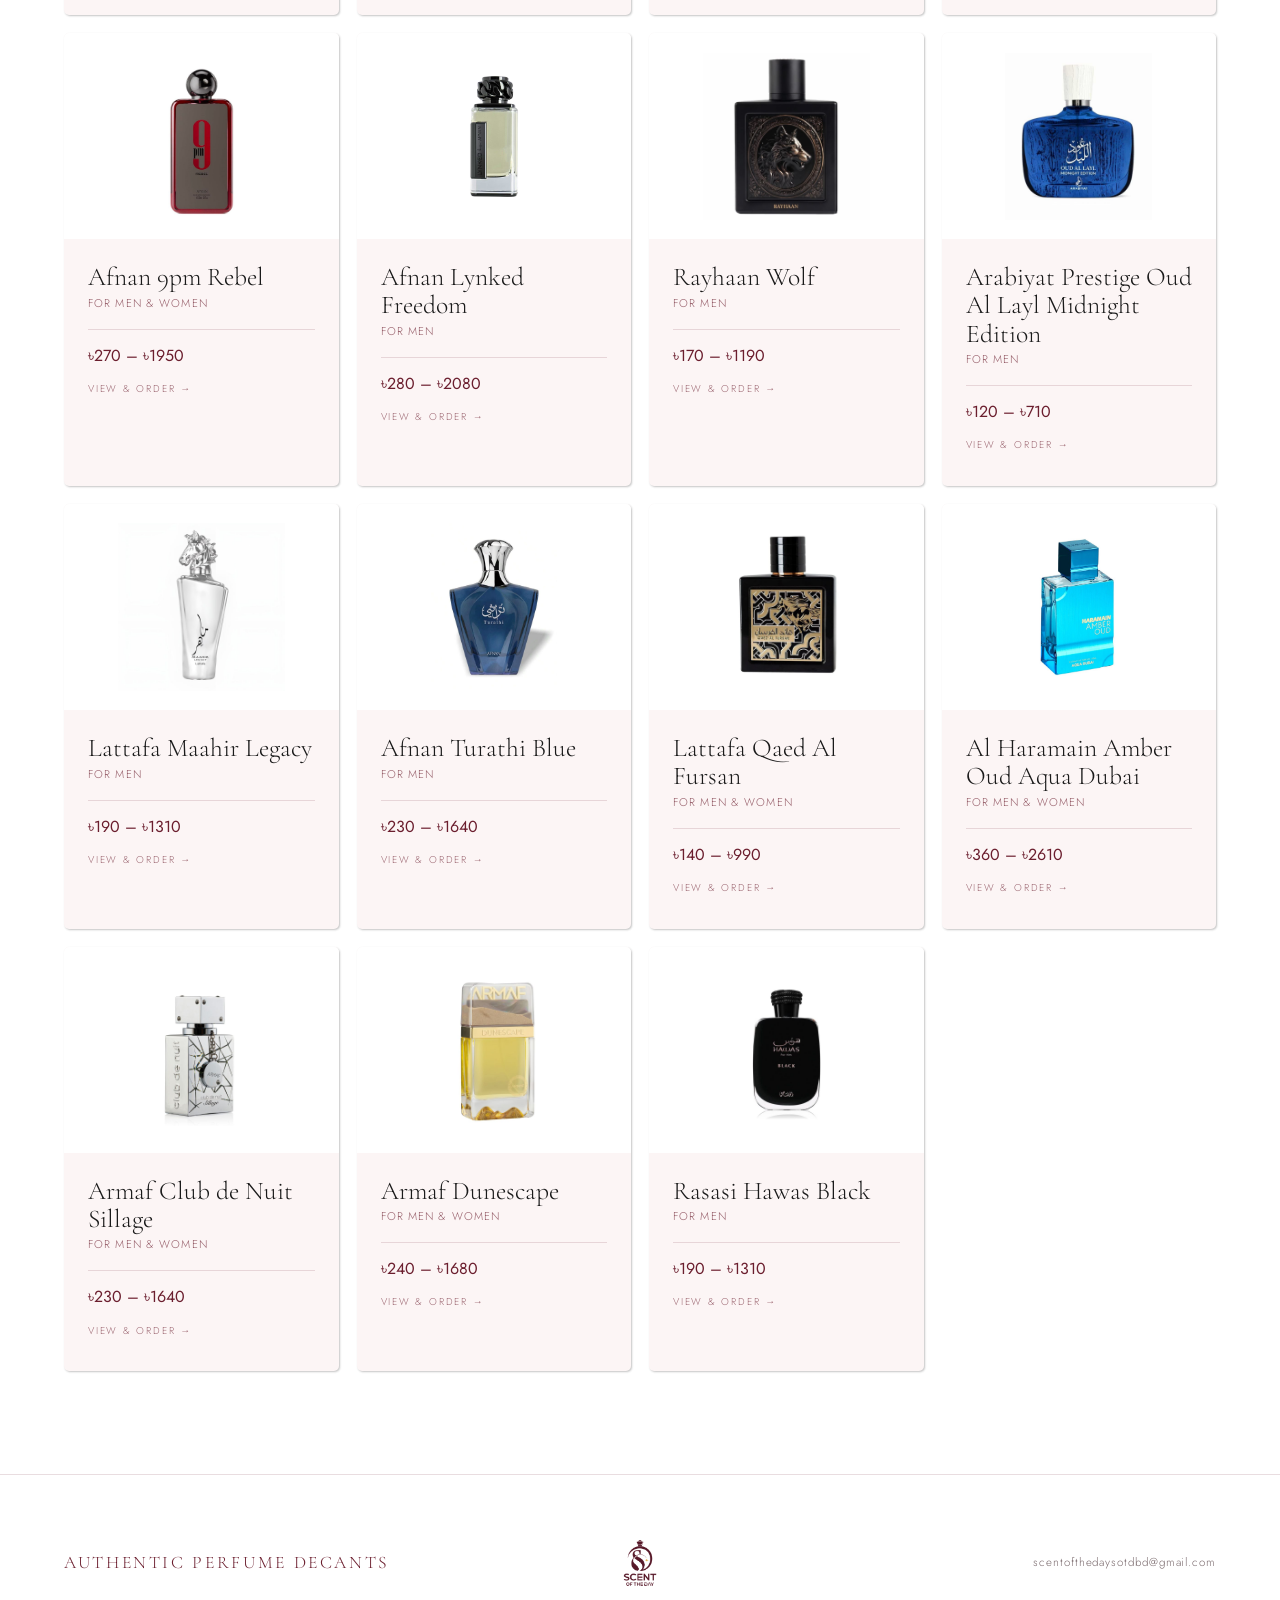
==== commit fee24187: "major ui and cart changes" ====
--- a/index.html
+++ b/index.html
@@ -30,7 +30,7 @@
 
 <section class="hero">
   <p class="hero-eyebrow">Find Your Favourite Scents</p>
-  <h1 class="hero-title"><b>Experiece Authentic Perfume <em>Decants</em></b></h1>
+  <h1 class="hero-title"><b>Experience Authentic Perfume <em>Decants</em></b></h1>
   <p class="hero-sub">“Perfumes are more than a reflection of personality - they carry emotions, preserve memories, and often tell stories that words cannot.”</p>
   <div class="hero-cta"><a href="#collection" class="btn"><b>Explore Collection</b></a></div>
 </section>
@@ -57,7 +57,7 @@
   </div>
   <div class="collection-search-wrap">
     <div class="collection-search">
-      <input type="text" id="collectionSearch" placeholder="Search by name, note, or family…" autocomplete="off">
+      <input type="text" id="collectionSearch" placeholder="Search by name or notes.." autocomplete="off">
       <button aria-label="Search">
         <svg width="14" height="14" viewBox="0 0 24 24" fill="none" stroke="currentColor" stroke-width="2" stroke-linecap="round" stroke-linejoin="round"><circle cx="11" cy="11" r="8"/><line x1="21" y1="21" x2="16.65" y2="16.65"/></svg>
       </button>
@@ -68,9 +68,9 @@
 </section>
 
 <footer id="contact">
-  <span class="footer-logo">Scent Of The Day</span>
+  <span class="footer-logo">Authentic Perfume Decants</span>
   <img src="assets/5618.png" alt="Scent Of The Day Logo" class="footer-img">
-  <span class="footer-copy">© 2026 · Authentic Perfume Decants</span>
+  <span class="footer-copy">scentofthedaysotdbd@gmail.com</span>
 </footer>
 
 <!-- CART -->
@@ -92,6 +92,12 @@
         <svg xmlns="http://www.w3.org/2000/svg" width="17" height="17" viewBox="0 0 24 24" fill="white"><path d="M12 2C6.477 2 2 6.264 2 11.5c0 2.861 1.323 5.424 3.414 7.167V22l3.116-1.71C9.482 20.425 10.715 20.5 12 20.5c5.523 0 10-4.264 10-9.5S17.523 2 12 2zm1.008 12.787l-2.547-2.717-4.973 2.717 5.472-5.808 2.612 2.717 4.908-2.717-5.472 5.808z"/></svg>
         Message on Facebook
       </button>
+      <button class="cart-checkout-btn" onclick="messageOnWhatsApp()">
+      <svg xmlns="http://www.w3.org/2000/svg" width="17" height="17" viewBox="0 0 24 24" fill="white">
+        <path d="M17.472 14.382c-.297-.149-1.758-.867-2.03-.967-.273-.099-.471-.148-.67.15-.197.297-.767.966-.94 1.164-.173.199-.347.223-.644.075-.297-.15-1.255-.463-2.39-1.475-.883-.788-1.48-1.761-1.653-2.059-.173-.297-.018-.458.13-.606.134-.133.298-.347.446-.52.149-.174.198-.298.298-.497.099-.198.05-.371-.025-.52-.075-.149-.669-1.612-.916-2.207-.242-.579-.487-.5-.669-.51-.173-.008-.371-.01-.57-.01-.198 0-.52.074-.792.372-.272.297-1.04 1.016-1.04 2.479 0 1.462 1.065 2.875 1.213 3.074.149.198 2.096 3.2 5.077 4.487.709.306 1.262.489 1.694.625.712.227 1.36.195 1.871.118.571-.085 1.758-.719 2.006-1.413.248-.694.248-1.289.173-1.413-.074-.124-.272-.198-.57-.347m-5.421 7.403h-.004a9.87 9.87 0 0 1-5.031-1.378l-.361-.214-3.741.982.998-3.648-.235-.374a9.86 9.86 0 0 1-1.51-5.26c.001-5.45 4.436-9.884 9.888-9.884 2.64 0 5.122 1.03 6.988 2.898a9.825 9.825 0 0 1 2.893 6.994c-.003 5.45-4.437 9.884-9.885 9.884m8.413-18.297A11.815 11.815 0 0 0 12.05 0C5.495 0 .16 5.335.157 11.892c0 2.096.547 4.142 1.588 5.945L.057 24l6.305-1.654a11.882 11.882 0 0 0 5.683 1.448h.005c6.554 0 11.89-5.335 11.893-11.893a11.821 11.821 0 0 0-3.48-8.413Z"/>
+      </svg>
+      Message on WhatsApp
+    </button>
     </div>
     <p class="cart-note">Tap "Message on Facebook" to send your order directly to us via Messenger. No payment required upfront.</p>
   </div>
--- a/style.css
+++ b/style.css
@@ -140,67 +140,24 @@
 }
 
 .hero-eyebrow {
-  margin: 2vh;footer {
-  padding: 4rem 5vw;
-  border-top: 1px solid var(--border);
-  background: var(--white);
-  
-  /* ── 3-Column Desktop Alignment ── */
-  display: grid;
-  grid-template-columns: 1fr auto 1fr;
-  align-items: center;
-  gap: 1.5rem;
-}
-
-.footer-logo { 
-  font-family: 'Cormorant Garamond', serif; 
-  font-size: 1.1rem; 
-  font-weight: 300; 
-  letter-spacing: 0.15em; 
-  text-transform: uppercase; 
-  color: var(--maroon);
-  text-align: left; /* Pushes brand name against the left boundary */
-}
-
-.footer-img {
-  height: 48px; /* Perfectly balanced size to avoid crowding */
-  width: auto;
-  object-fit: contain;
-  justify-self: center; /* Locks image to the absolute center grid column */
-}
-
-.footer-copy { 
-  font-size: 0.72rem; 
-  letter-spacing: 0.08em; 
-  color: var(--muted); 
-  text-align: right; /* Pushes copyright notice against the right boundary */
-}
-
-/* ── Responsive Mobile Adjustments ── */
-@media (max-width: 720px) {
-  footer {
-    grid-template-columns: 1fr; /* Switch to single-column stack */
-    justify-items: center;
-    text-align: center;
-    gap: 1.25rem;
-    padding: 3rem 5vw;
-  }
-  
-  .footer-logo, 
-  .footer-copy {
-    text-align: center;
-  }
-}
-  font-size: 0.7rem; letter-spacing: 0.25em; text-transform: uppercase;
-  color: var(--maroon); margin-bottom: 2rem;
-  opacity: 0; animation: fadeUp 0.8s 0.2s forwards;
-}
+  margin-top: 2vh;
+  font-size: 0.7rem; 
+  letter-spacing: 0.25em; 
+  text-transform: uppercase;
+  color: var(--maroon); 
+  margin-bottom: 2rem;
+  opacity: 0; 
+  animation: fadeUp 0.8s 0.2s forwards;
+}
+
 .hero-title {
   font-family: 'Cormorant Garamond', serif;
   font-size: clamp(3rem, 8vw, 6.5rem);
   font-weight: 300; line-height: 1.05; letter-spacing: 0.04em;
   color: var(--text); margin-bottom: 1.5rem;
   opacity: 0; animation: fadeUp 0.8s 0.4s forwards;
+  max-width: 30ch;
+  text-wrap: balance;
 }
 .hero-title em { font-style: italic; color: var(--maroon); }
 .hero-sub {
@@ -231,6 +188,8 @@
   aspect-ratio: 3/4;
   background: var(--maroon-pale);
   position: relative; overflow: hidden;
+  opacity: 0;                                 /* Starts completely hidden */
+  animation: fadeUp 0.5s 0.5s forwards;
 }
 .about-visual::after {
   content: ''; position: absolute; inset: 12px;
@@ -354,7 +313,7 @@
   display: flex;
   align-items: center;
   justify-content: center;
-  padding: 1.2rem;          /* Increase this number if you want the image even smaller */
+  padding: 1.2rem;          
   box-sizing: border-box;
 }
 .card-img {
@@ -362,11 +321,7 @@
   transition: transform 0.5s ease;
 }
 .perfume-card:hover .card-img { transform: scale(1.04); }
-.card-img-placeholder {
-  position: absolute; inset: 0; display: flex; align-items: center; justify-content: center;
-  font-family: 'Cormorant Garamond', serif; font-size: 3.5rem; font-weight: 300;
-  color: var(--maroon); opacity: 0.2; user-select: none;
-}
+
 .card-body { padding: 1.5rem 1.5rem 2rem; }
 .perfume-number { font-size: 0.62rem; letter-spacing: 0.2em; color: var(--maroon); opacity: 0.5; margin-bottom: 0.5rem; }
 .perfume-name { font-family: 'Cormorant Garamond', serif; font-size: 1.6rem; font-weight: 300; margin-bottom: 0.15rem; line-height: 1.1; }
@@ -393,8 +348,6 @@
   padding: 4rem 5vw;
   border-top: 1px solid var(--border);
   background: var(--white);
-  
-  /* ── 3-Column Desktop Alignment ── */
   display: grid;
   grid-template-columns: 1fr auto 1fr;
   align-items: center;
@@ -408,38 +361,23 @@
   letter-spacing: 0.15em; 
   text-transform: uppercase; 
   color: var(--maroon);
-  text-align: left; /* Pushes brand name against the left boundary */
+  text-align: left; 
 }
 
 .footer-img {
-  height: 48px; /* Perfectly balanced size to avoid crowding */
+  height: 48px; 
   width: auto;
   object-fit: contain;
-  justify-self: center; /* Locks image to the absolute center grid column */
+  justify-self: center; 
 }
 
 .footer-copy { 
   font-size: 0.72rem; 
   letter-spacing: 0.08em; 
   color: var(--muted); 
-  text-align: right; /* Pushes copyright notice against the right boundary */
-}
-
-/* ── Responsive Mobile Adjustments ── */
-@media (max-width: 720px) {
-  footer {
-    grid-template-columns: 1fr; /* Switch to single-column stack */
-    justify-items: center;
-    text-align: center;
-    gap: 1.25rem;
-    padding: 3rem 5vw;
-  }
-  
-  .footer-logo, 
-  .footer-copy {
-    text-align: center;
-  }
-}
+  text-align: right; 
+}
+
 /* ===================================================
    ANIMATIONS
    =================================================== */
@@ -465,6 +403,7 @@
   position: fixed; top: 0; right: 0; bottom: 0;
   width: min(400px, 100vw); background: var(--white); z-index: 500;
   display: flex; flex-direction: column;
+  overflow-y: auto;
   transform: translateX(100%);
   transition: transform 0.35s cubic-bezier(0.22, 1, 0.36, 1);
 }
@@ -479,7 +418,11 @@
 .cart-close-btn { background: none; border: none; color: rgba(255,255,255,0.8); cursor: pointer; font-size: 1.1rem; line-height: 1; padding: 0.2rem; transition: color 0.2s; }
 .cart-close-btn:hover { color: #fff; }
 
-.cart-items { flex: 1; overflow-y: auto; padding: 1rem 1.5rem; }
+.cart-items { 
+  flex: 1; 
+  padding: 1rem 1.5rem;
+  overflow-y: visible; 
+}
 
 .cart-empty {
   display: flex; flex-direction: column; align-items: center; justify-content: center;
@@ -513,16 +456,13 @@
   border-top: 1px solid var(--border);
   background: var(--maroon-pale);
   padding: 1.25rem 1.5rem;
-  flex-shrink: 0;
-}
-
-/* subtotal row */
+}
+
 .cart-line-subtotal {
   display: flex; justify-content: space-between; align-items: center;
   font-size: 0.8rem; color: var(--muted); margin-bottom: 1rem;
 }
 
-/* delivery */
 .cart-delivery-section { margin-bottom: 1rem; }
 .cart-delivery-label { font-size: 0.62rem; letter-spacing: 0.2em; text-transform: uppercase; color: var(--muted); margin-bottom: 0.5rem; }
 .cart-delivery-opts { display: flex; flex-wrap: wrap; gap: 0.4rem; margin-bottom: 0.4rem; }
@@ -537,14 +477,12 @@
 .delivery-opt.active { border-color: var(--maroon); background: var(--maroon); color: #fff; }
 .cart-delivery-warning { font-size: 0.68rem; color: var(--maroon); opacity: 0.8; }
 
-/* total row */
 .cart-line-total {
   display: flex; justify-content: space-between; align-items: center;
   font-size: 0.9rem; font-weight: 400; color: var(--text);
   border-top: 1px solid var(--border); padding-top: 0.75rem; margin-bottom: 1rem;
 }
 
-/* action buttons */
 .cart-action-btns { display: flex; flex-direction: column; gap: 0.6rem; }
 
 .copy-order-btn {
@@ -568,6 +506,18 @@
 .fb-message-btn:hover { background: #166FE5; }
 .fb-message-btn:active { transform: scale(0.98); }
 .fb-message-btn svg { flex-shrink: 0; }
+
+.cart-checkout-btn{
+  width: 100%; background: #0bad13; color: #fff;
+  border: none; cursor: pointer;
+  font-family: 'Jost', sans-serif; font-size: 0.72rem; font-weight: 400;
+  letter-spacing: 0.16em; text-transform: uppercase; padding: 0.85rem;
+  display: flex; align-items: center; justify-content: center; gap: 0.6rem;
+  transition: background 0.2s, transform 0.15s;
+}
+.cart-checkout-btn:hover { background: #0fa025; }
+.cart-checkout-btn:active { transform: scale(0.98); }
+.cart-checkout-btn svg { flex-shrink: 0; }
 
 .cart-note { font-size: 0.65rem; color: var(--muted); text-align: center; margin-top: 0.65rem; line-height: 1.55; }
 
@@ -609,7 +559,7 @@
   display: flex;
   align-items: center;
   justify-content: center;
-  padding: 2.5rem;                /* Adjust this number higher to make the image even smaller */
+  padding: 2.5rem;                
   box-sizing: border-box;
 }
 .product-img-frame::after {
@@ -618,16 +568,9 @@
 }
 .product-img-main {
   width: 100%;
-  height: 420px;          /* Keeps your original height profile */
-  object-fit: contain;    /* Changed from 'cover' to 'contain' */
-  display: none;          /* Keeps default state for JS to trigger visibility */
-}
-.product-img-placeholder {
-  width: 100%; height: 340px;
-  background: var(--maroon-pale);
-  display: flex; align-items: center; justify-content: center;
-  font-family: 'Cormorant Garamond', serif; font-size: 8rem; font-weight: 300;
-  color: var(--maroon); opacity: 0.2;
+  height: 420px;          
+  object-fit: contain;    
+  display: none;          
 }
 .product-number {
   font-size: 0.62rem; letter-spacing: 0.22em; color: var(--maroon);
@@ -669,11 +612,9 @@
 }
 .ml-option:hover { border-color: var(--maroon); background: var(--maroon-pale); }
 .ml-option.selected { border-color: var(--maroon); background: var(--maroon); color: #fff; }
-.ml-size { font-family: 'Cormorant Garamond', serif; font-size: 1.35rem; font-weight: 300; line-height: 1; }
+.ml-size { font-family: 'Jost', serif; font-size: 1rem; font-weight: 300; line-height: 1; }
 .ml-label { font-size: 0.58rem; letter-spacing: 0.16em; text-transform: uppercase; color: var(--muted); transition: color 0.2s; }
 .ml-option.selected .ml-label { color: rgba(255,255,255,0.7); }
-.ml-price { font-size: 0.7rem; font-weight: 400; color: var(--maroon); margin-top: 0.1rem; transition: color 0.2s; }
-.ml-option.selected .ml-price { color: rgba(255,255,255,0.9); }
 .ml-check { position: absolute; top: 4px; right: 6px; font-size: 0.65rem; color: rgba(255,255,255,0.9); opacity: 0; transition: opacity 0.2s; }
 .ml-option.selected .ml-check { opacity: 1; }
 
@@ -696,7 +637,7 @@
 }
 .qty-btn:hover { background: var(--maroon-pale); }
 .qty-display {
-  padding: 0.7rem 0.85rem; font-family: 'Cormorant Garamond', serif; font-size: 1.1rem;
+  padding: 0.7rem 0.85rem; font-family: 'Jost', serif; font-size: 1.1rem;
   font-weight: 300; min-width: 40px; text-align: center;
   border-left: 1px solid var(--border); border-right: 1px solid var(--border);
 }
@@ -731,13 +672,12 @@
 .accordion-content { padding: 0 0 1rem; font-size: 0.83rem; color: var(--muted); line-height: 1.85; }
 
 /* ===================================================
-   RESPONSIVE — Mobile
+   RESPONSIVE — Desktop Tablet Handlers
    =================================================== */
 @media (max-width: 900px) {
   .product-wrap { grid-template-columns: 1fr; gap: 2rem; }
   .product-img-wrap { position: relative; top: 0; }
-  .product-img-main,
-  .product-img-placeholder { height: 300px; }
+  .product-img-main { height: 300px; }
 }
 
 @media (max-width: 720px) {
@@ -756,15 +696,12 @@
   .collection { padding: 6vw 4vw; }
   .collection-search-wrap { margin-bottom: 2rem; }
   .collection-search-results { width: calc(100vw - 2rem); }
-  .perfume-grid { grid-template-columns: repeat(2, 1fr); gap: 10px; }
   .card-body { padding: 1rem 1rem 1.5rem; }
-  .perfume-name { font-size: 1.25rem; }
   .perfume-family { font-size: 0.65rem; }
   .note-tag { font-size: 0.65rem; padding: 0.15em 0.5em; }
 
   .product-wrap { padding: 1.5rem 1rem 4rem; }
-  .product-img-main,
-  .product-img-placeholder { height: 240px; }
+  .product-img-main { height: 240px; }
   .product-name { font-size: 1.8rem; }
   .ml-options { gap: 0.4rem; }
   .ml-option { min-width: 54px; padding: 0.55rem 0.4rem; }
@@ -776,36 +713,47 @@
   .cart-delivery-opts { gap: 0.35rem; }
   .delivery-opt { font-size: 0.68rem; padding: 0.3em 0.6em; }
 
-  footer { padding: 2.5rem 4vw; }
-}
-
-/* ── Force 2 Columns on Mobile Screens ── */
+  footer { 
+    grid-template-columns: 1fr; 
+    justify-items: center;
+    text-align: center;
+    gap: 1.25rem;
+    padding: 3rem 5vw;
+  }
+  .footer-logo, .footer-copy { text-align: center; }
+}
+
+/* ===================================================
+   STRICT MOBILE ONLY STYLES (Under 600px Width)
+   =================================================== */
 @media (max-width: 600px) {
+
+  .hero-title {
+    font-size: clamp(1rem, 10vw, 2rem) !important;
+    line-height: 1.2 !important;
+    padding: 0 10px !important;
+  }
+  
   .perfume-grid {
-    grid-template-columns: repeat(2, 1fr) !important; /* Forces exactly two columns side-by-side */
-    gap: 12px; /* Slightly tighter spacing so cards have more room on small screens */
-    padding: 0 10px; /* Snugs the grid closer to the screen edges */
+    grid-template-columns: repeat(2, 1fr) !important; 
+    gap: 12px !important; 
+    padding: 0 10px !important;
   }
 
   .card-img-wrap {
-    padding: 0.8rem; /* Shrinks internal image padding slightly so the perfume bottle remains a good size */
+    padding: 0.8rem !important; 
   }
 
   .card-body {
-    padding: 1rem 0.75rem; /* Adjusts text padding inside the card for better spacing */
+    padding: 1rem 0.75rem !important; 
   }
   
   .perfume-name {
-    font-size: 0.95rem; /* Slightly scales down the font size so long names don't wrap aggressively */
+    font-size: 0.95rem !important; 
   }
-
-  .hero-title{
-    font-size: clamp(2rem, 10vw,3.5rem);
-    line-height: 1.3;
-  }
-}
-
-/* ── Hide the background fallback letters completely ── */
+}
+
+/* ── Global Utility System Adjustments ── */
 .card-img-placeholder,
 .product-img-placeholder {
   display: none !important;
@@ -813,7 +761,6 @@
   color: transparent !important;
 }
 
-/* Ensure the main product image displays cleanly on its background */
 .product-img-main {
-  display: block !important; /* Forces the template image container to stay visible */
+  display: block !important; 
 }
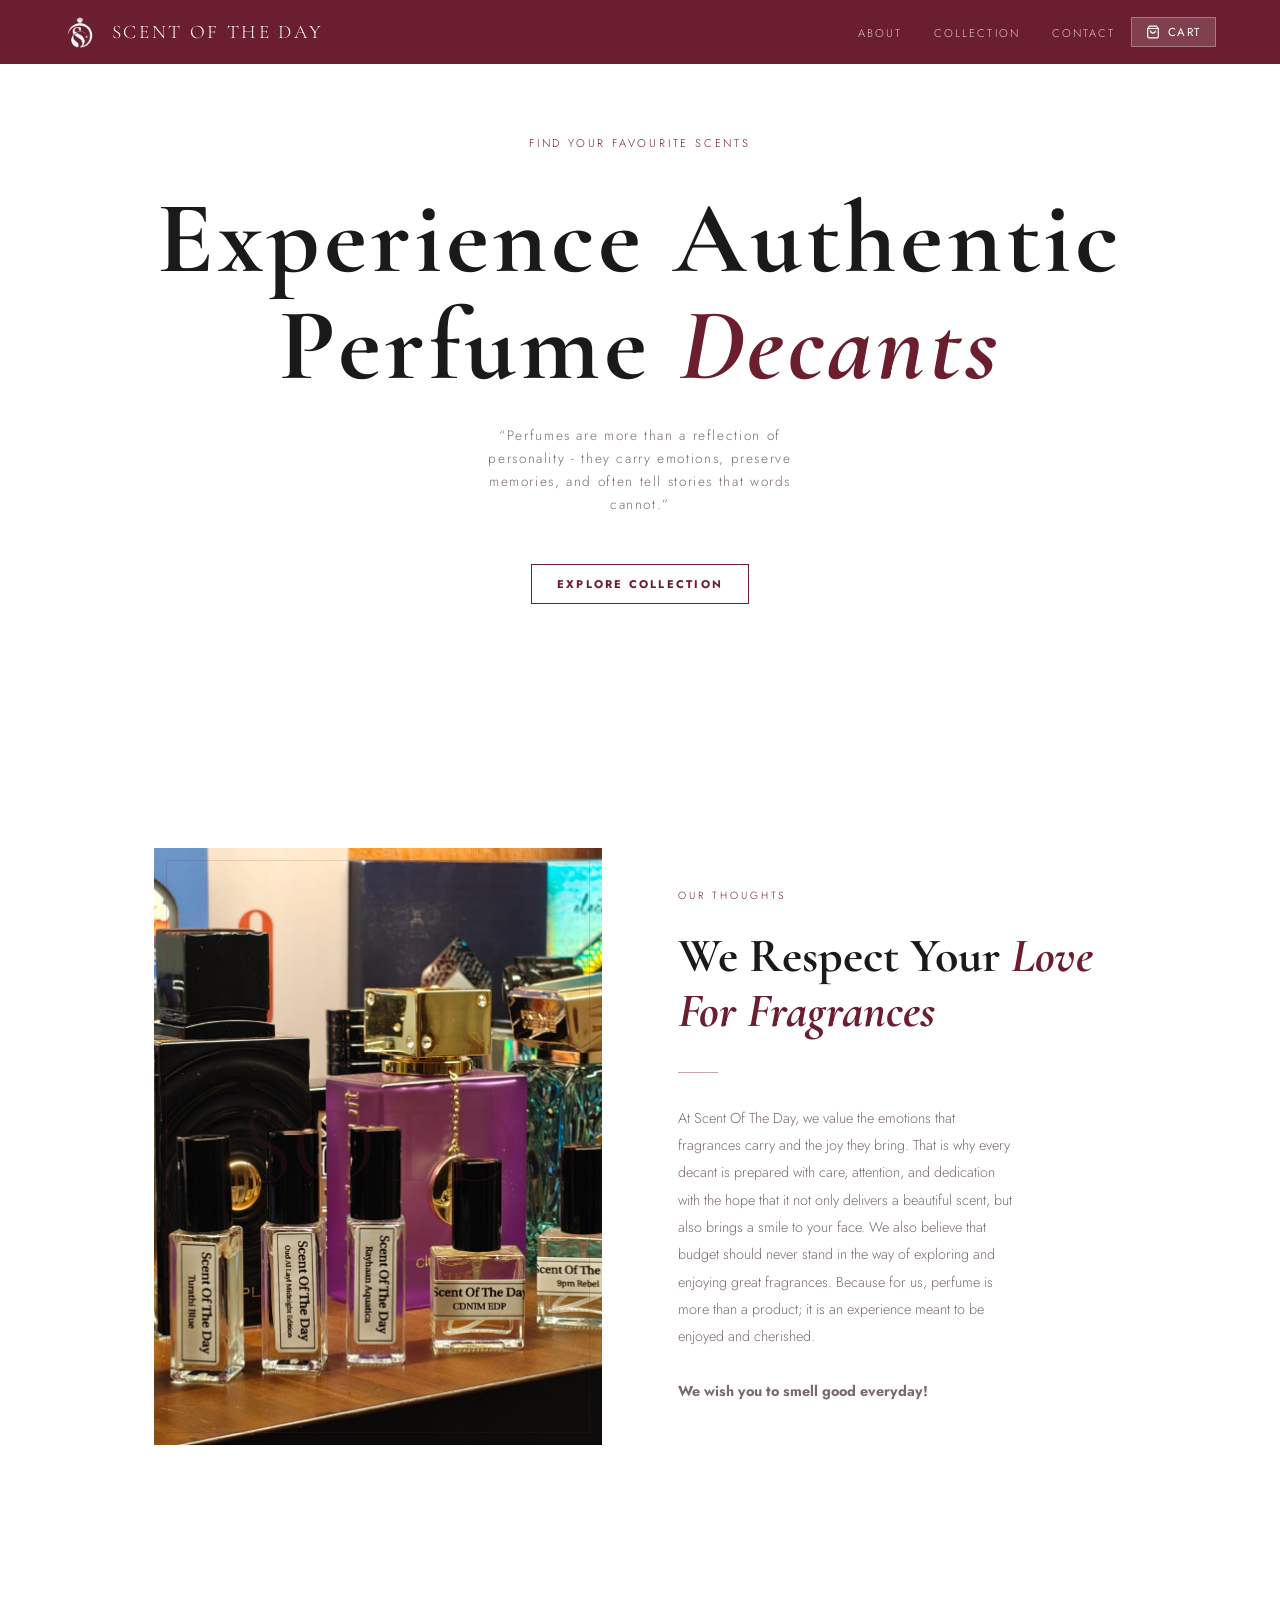
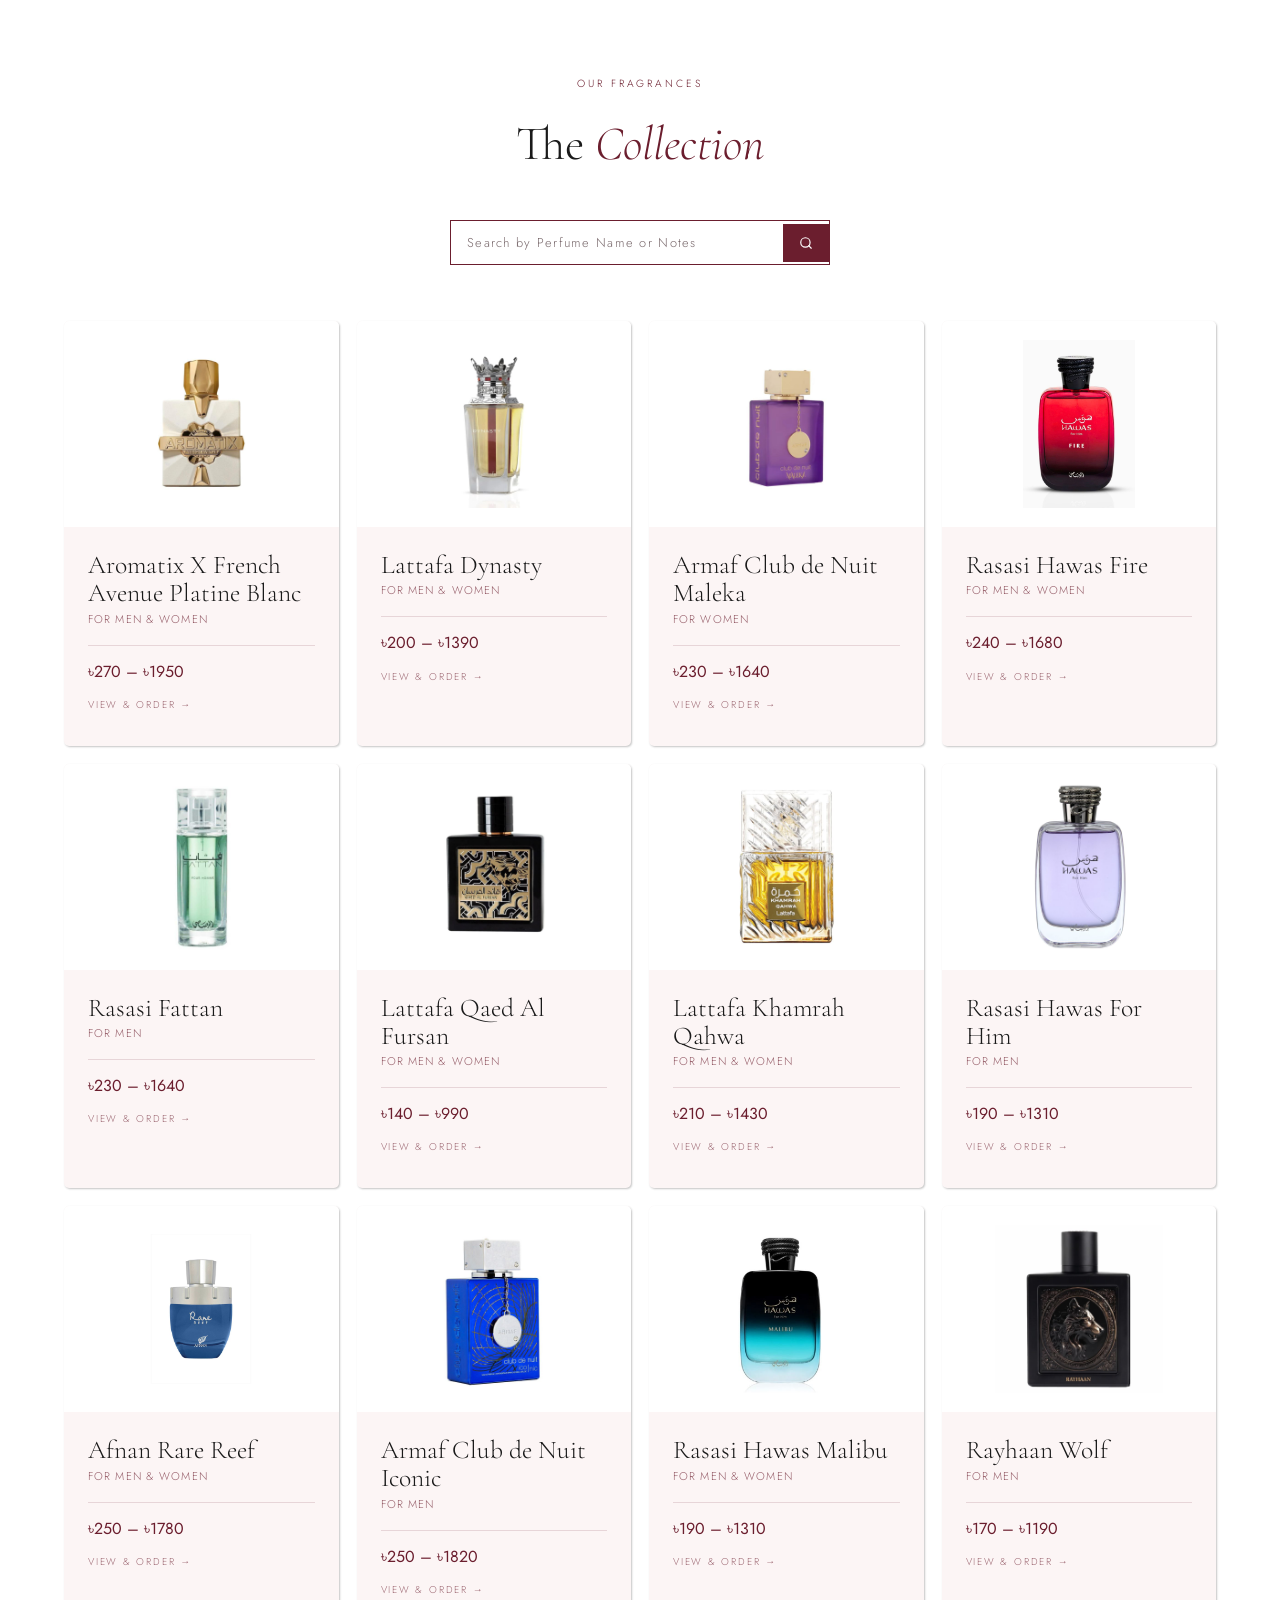
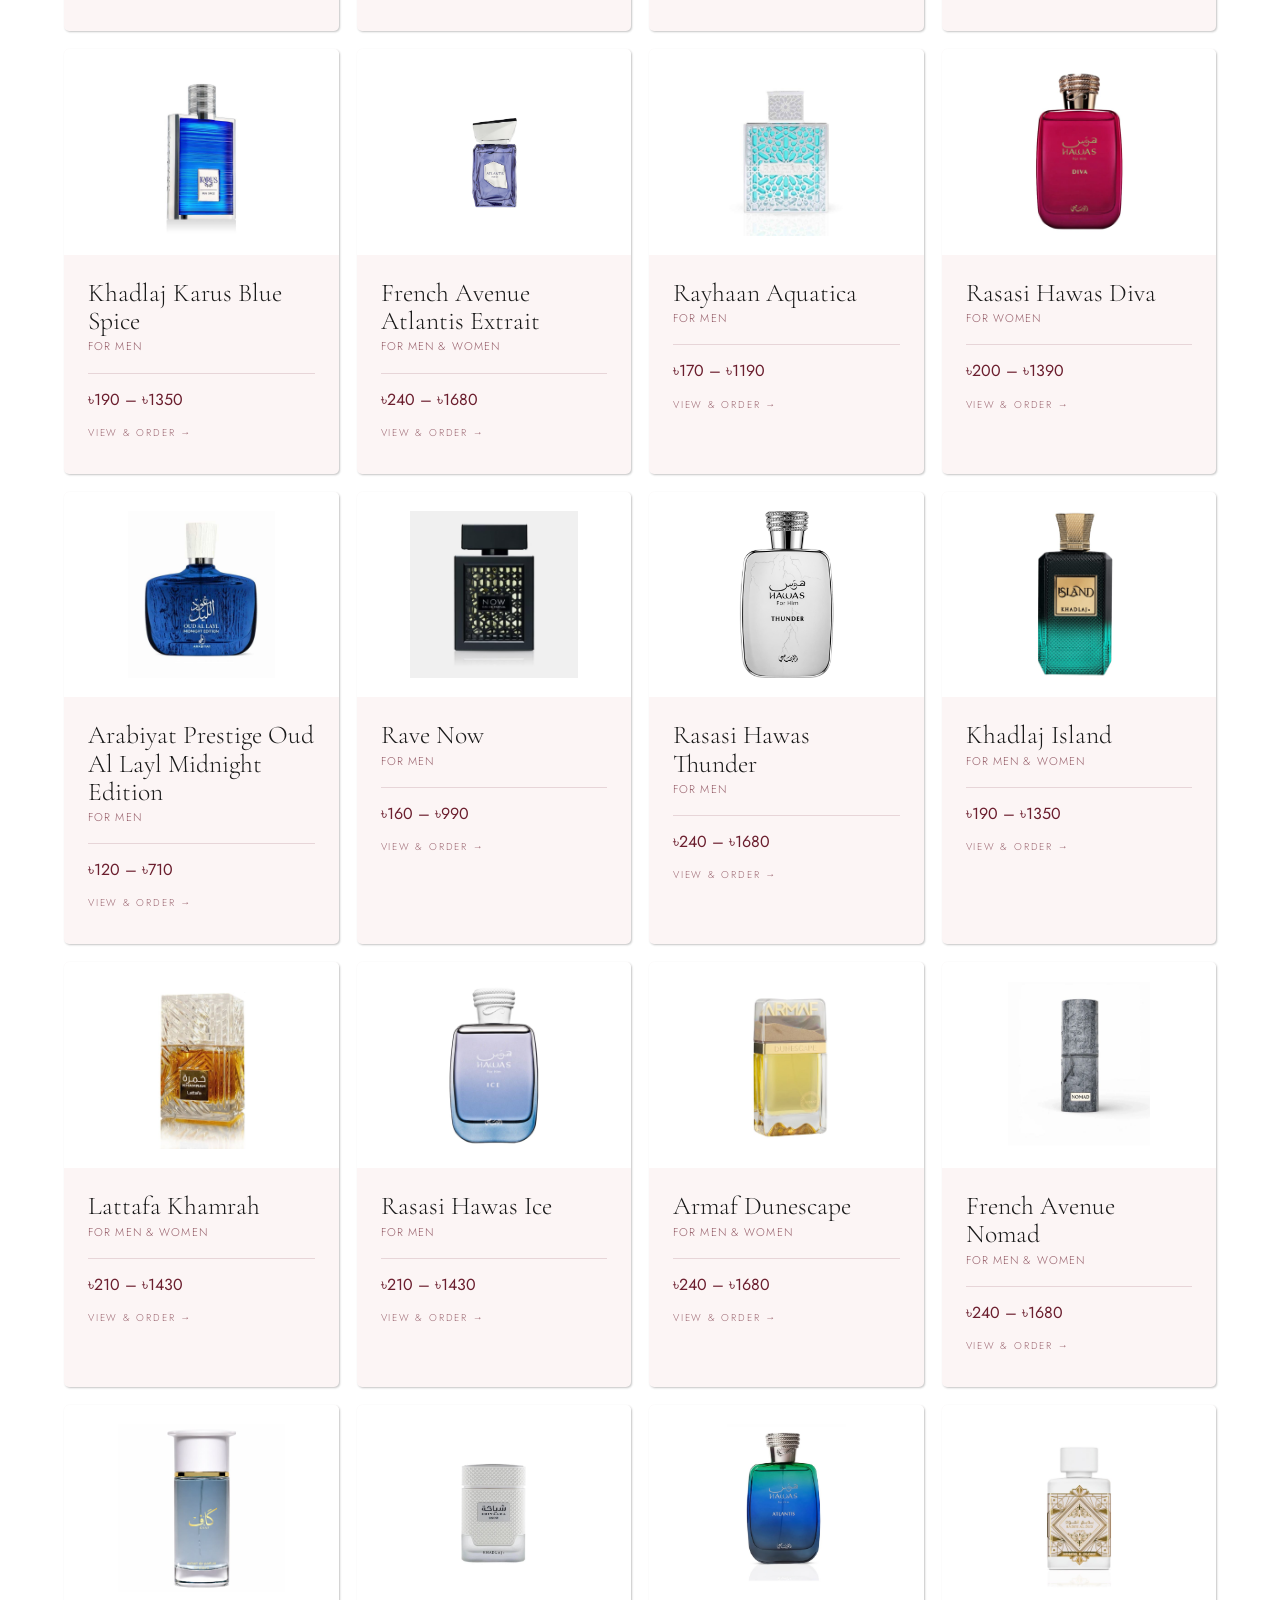
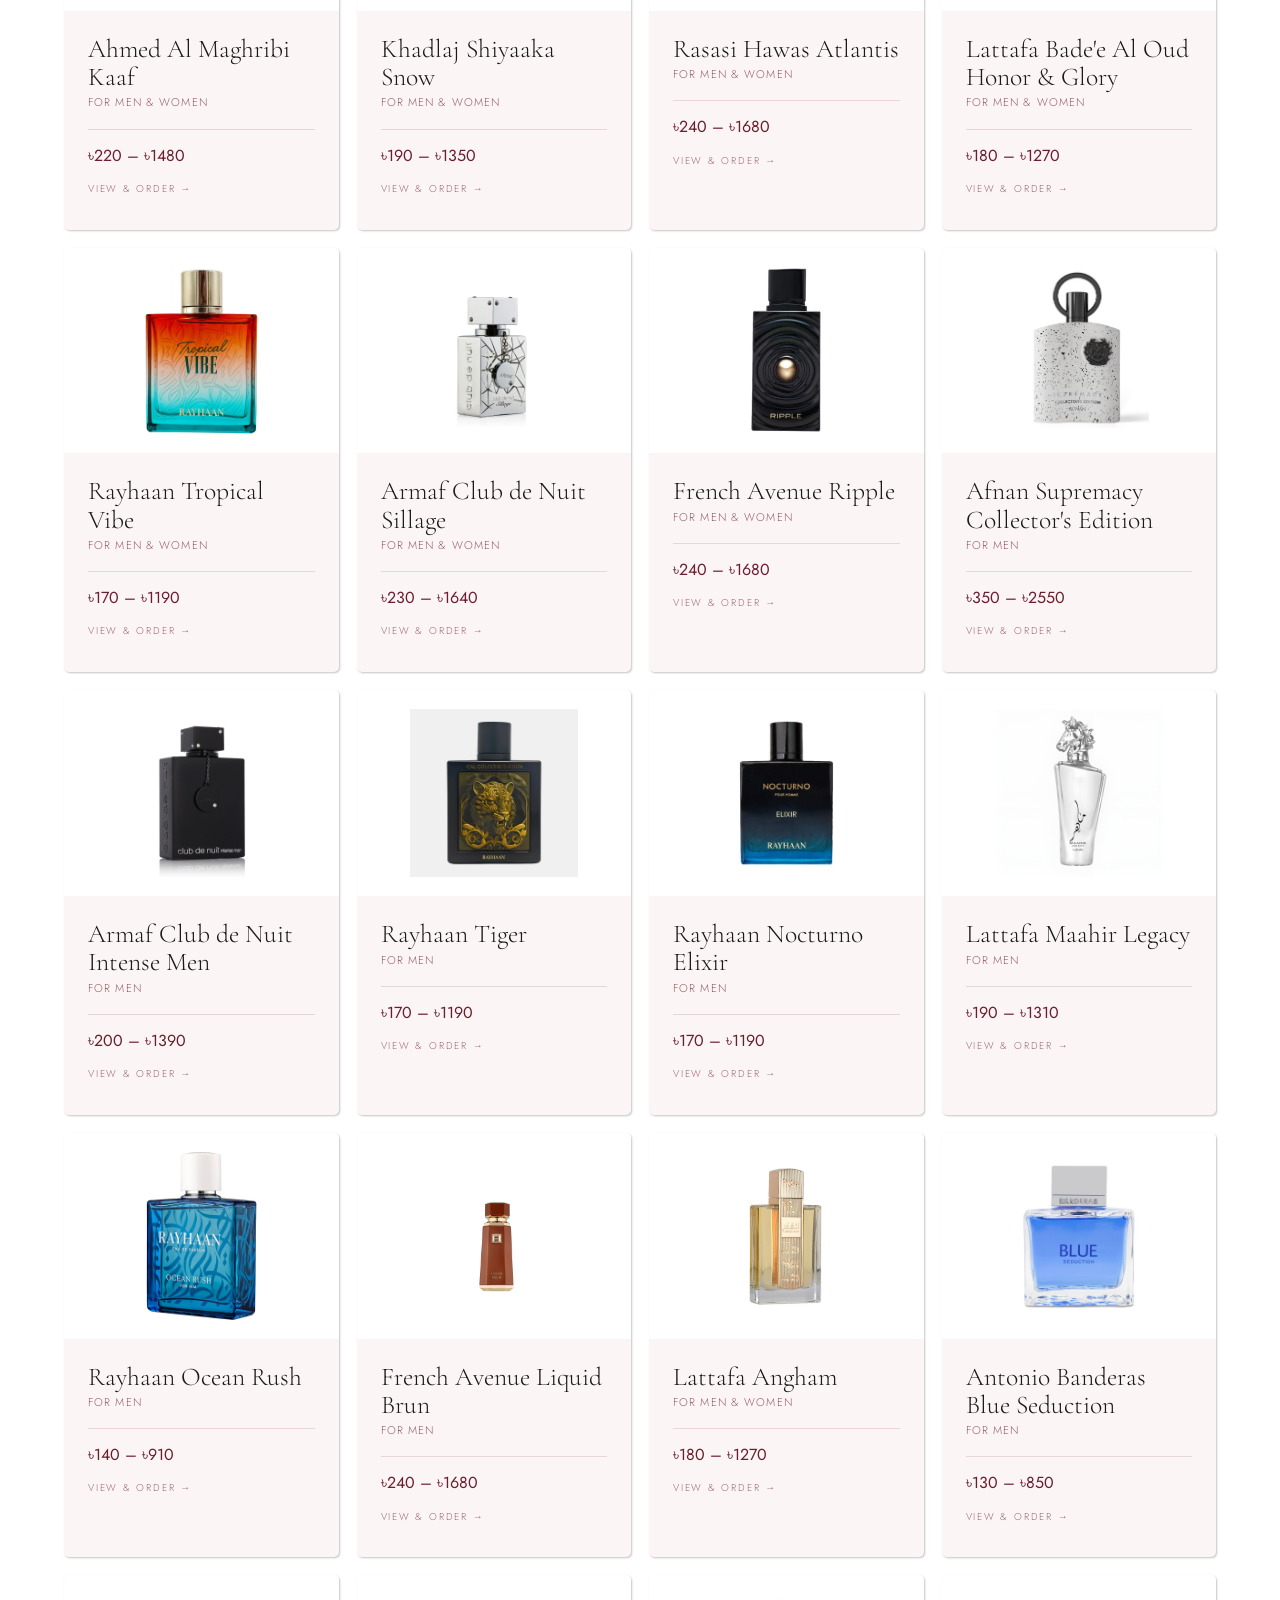
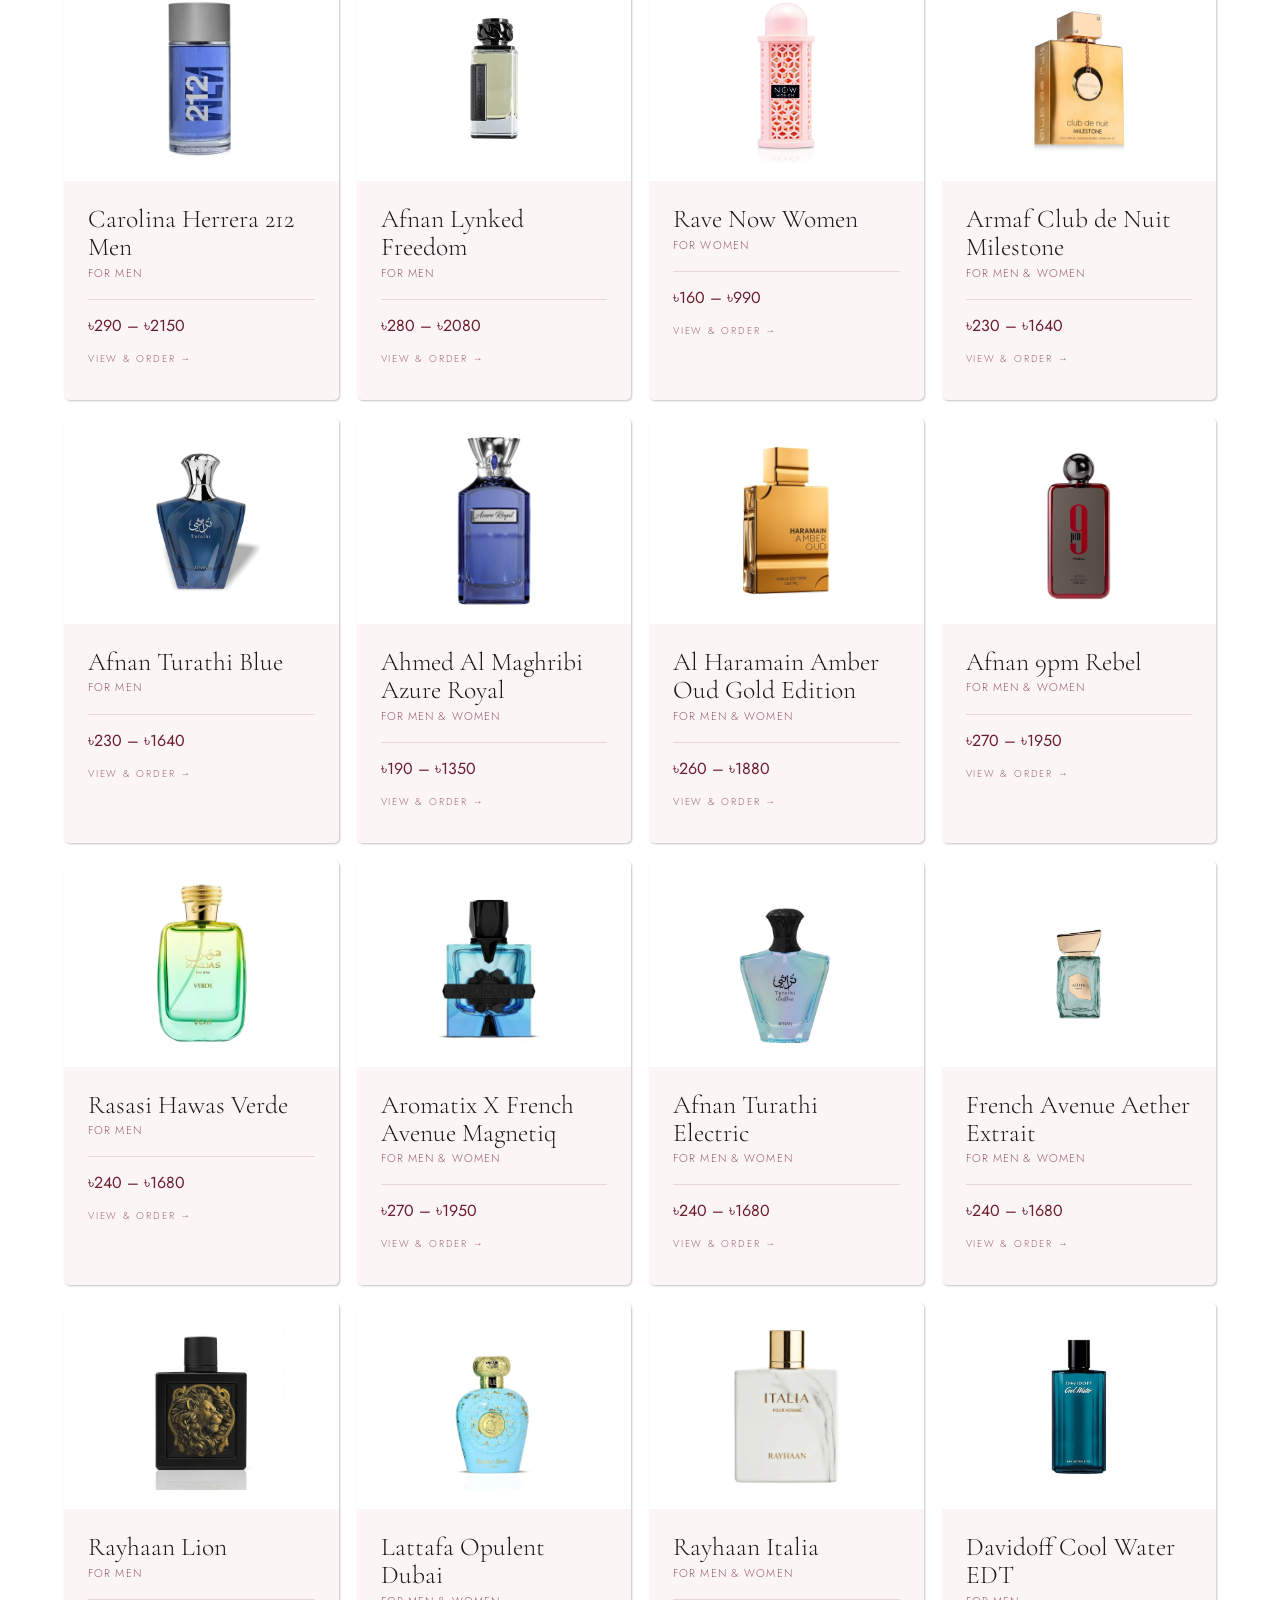
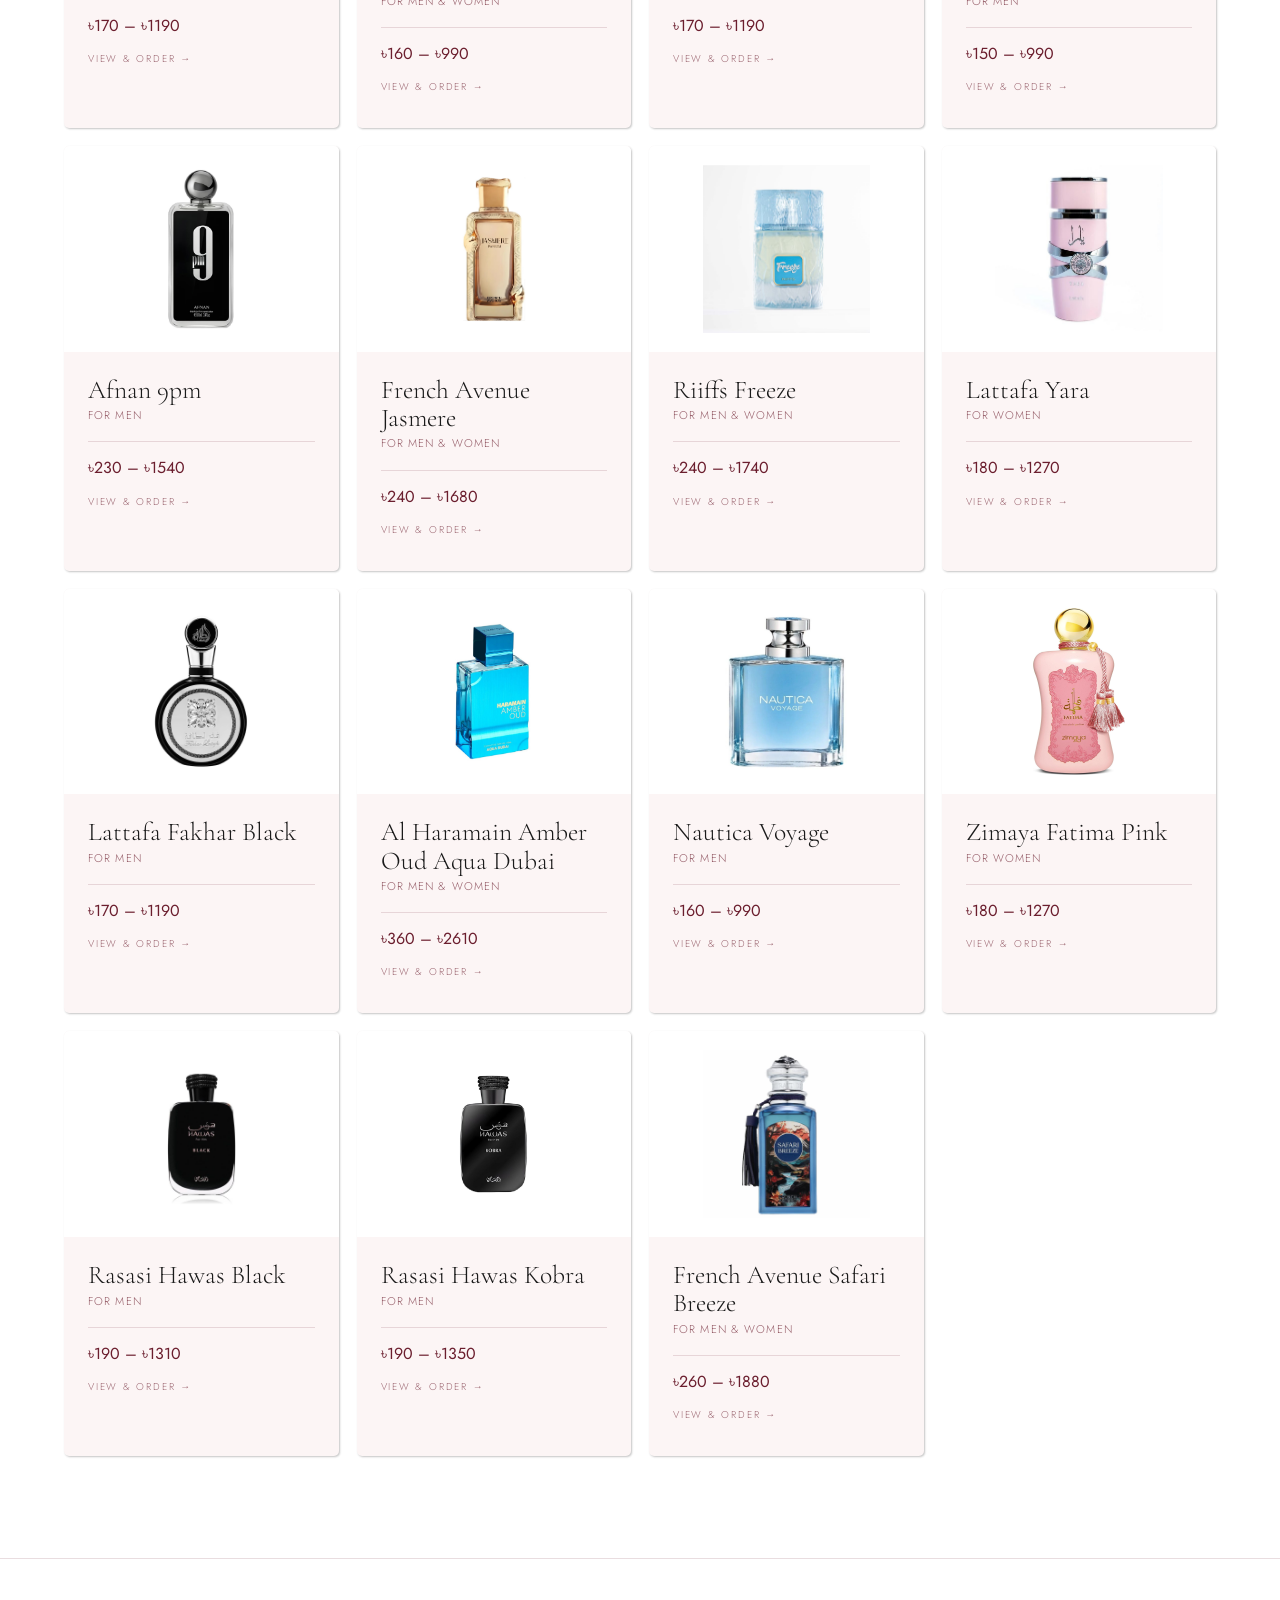
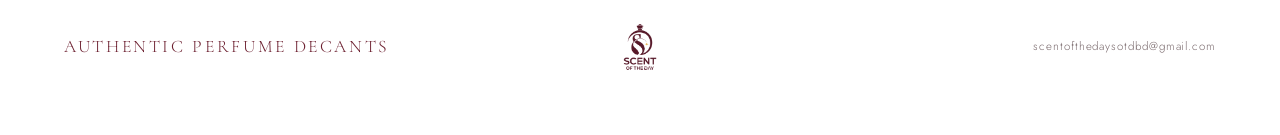
==== commit ab7f3697: "final update before launch" ====
--- a/index.html
+++ b/index.html
@@ -57,7 +57,7 @@
   </div>
   <div class="collection-search-wrap">
     <div class="collection-search">
-      <input type="text" id="collectionSearch" placeholder="Search by name or notes.." autocomplete="off">
+      <input type="text" id="collectionSearch" placeholder="Search by Perfume Name or Notes" autocomplete="off">
       <button aria-label="Search">
         <svg width="14" height="14" viewBox="0 0 24 24" fill="none" stroke="currentColor" stroke-width="2" stroke-linecap="round" stroke-linejoin="round"><circle cx="11" cy="11" r="8"/><line x1="21" y1="21" x2="16.65" y2="16.65"/></svg>
       </button>
@@ -99,7 +99,7 @@
       Message on WhatsApp
     </button>
     </div>
-    <p class="cart-note">Tap "Message on Facebook" to send your order directly to us via Messenger. No payment required upfront.</p>
+    <p class="cart-note">Message on Facebook or Whatsapp to send your order directly to us. No payment required upfront.</p>
   </div>
 </div>
 
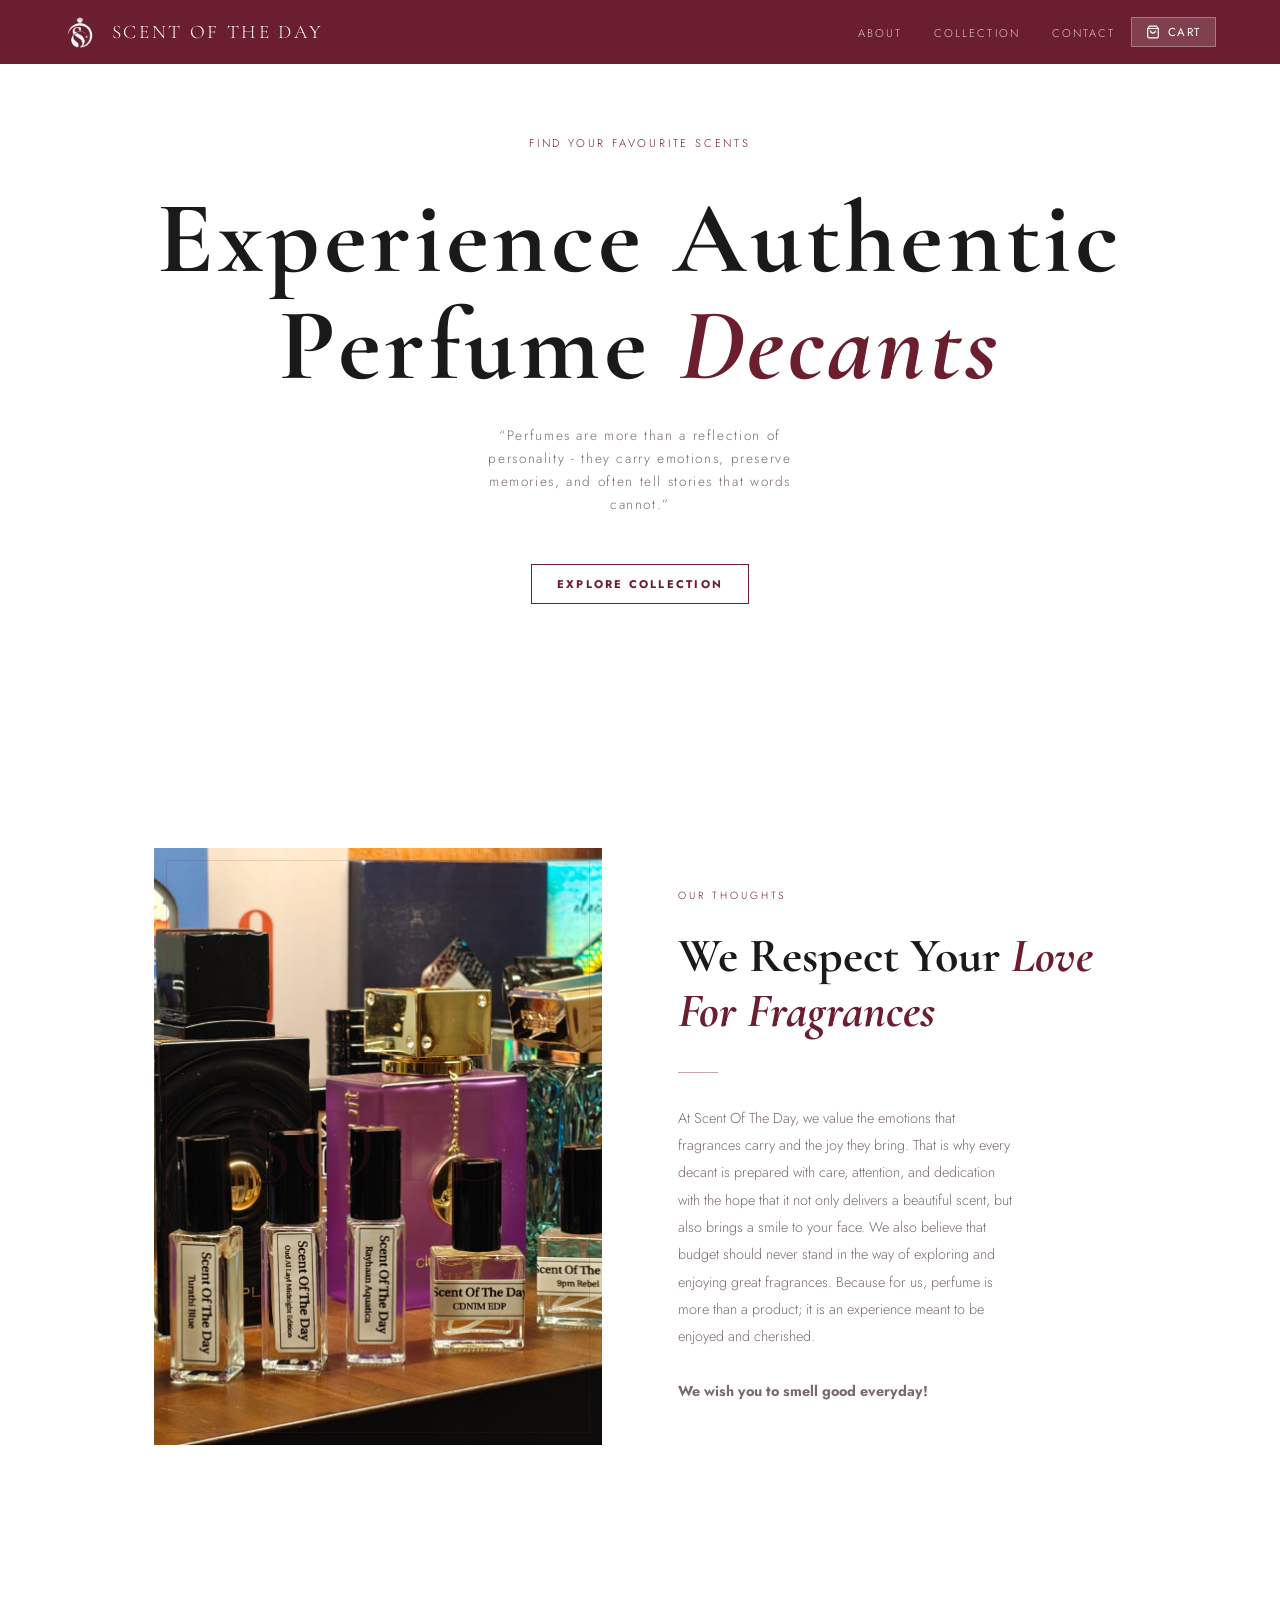
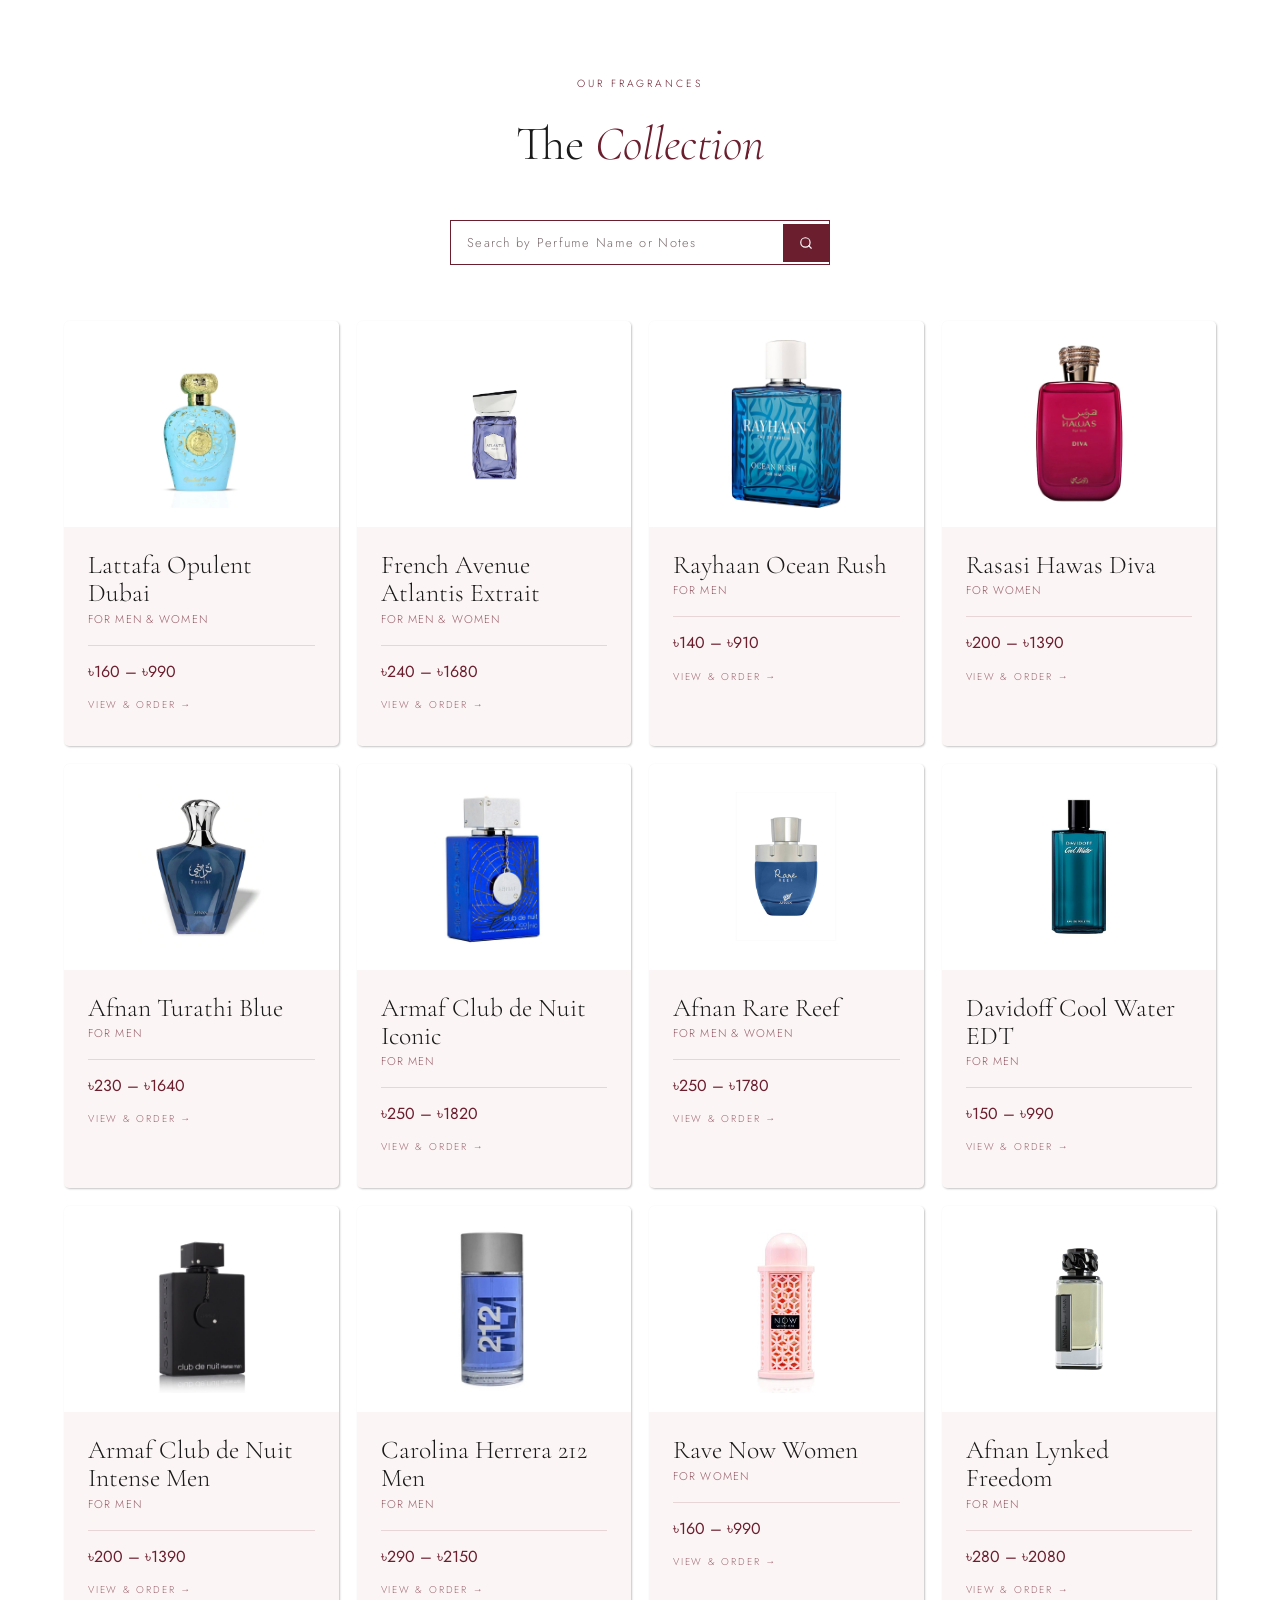
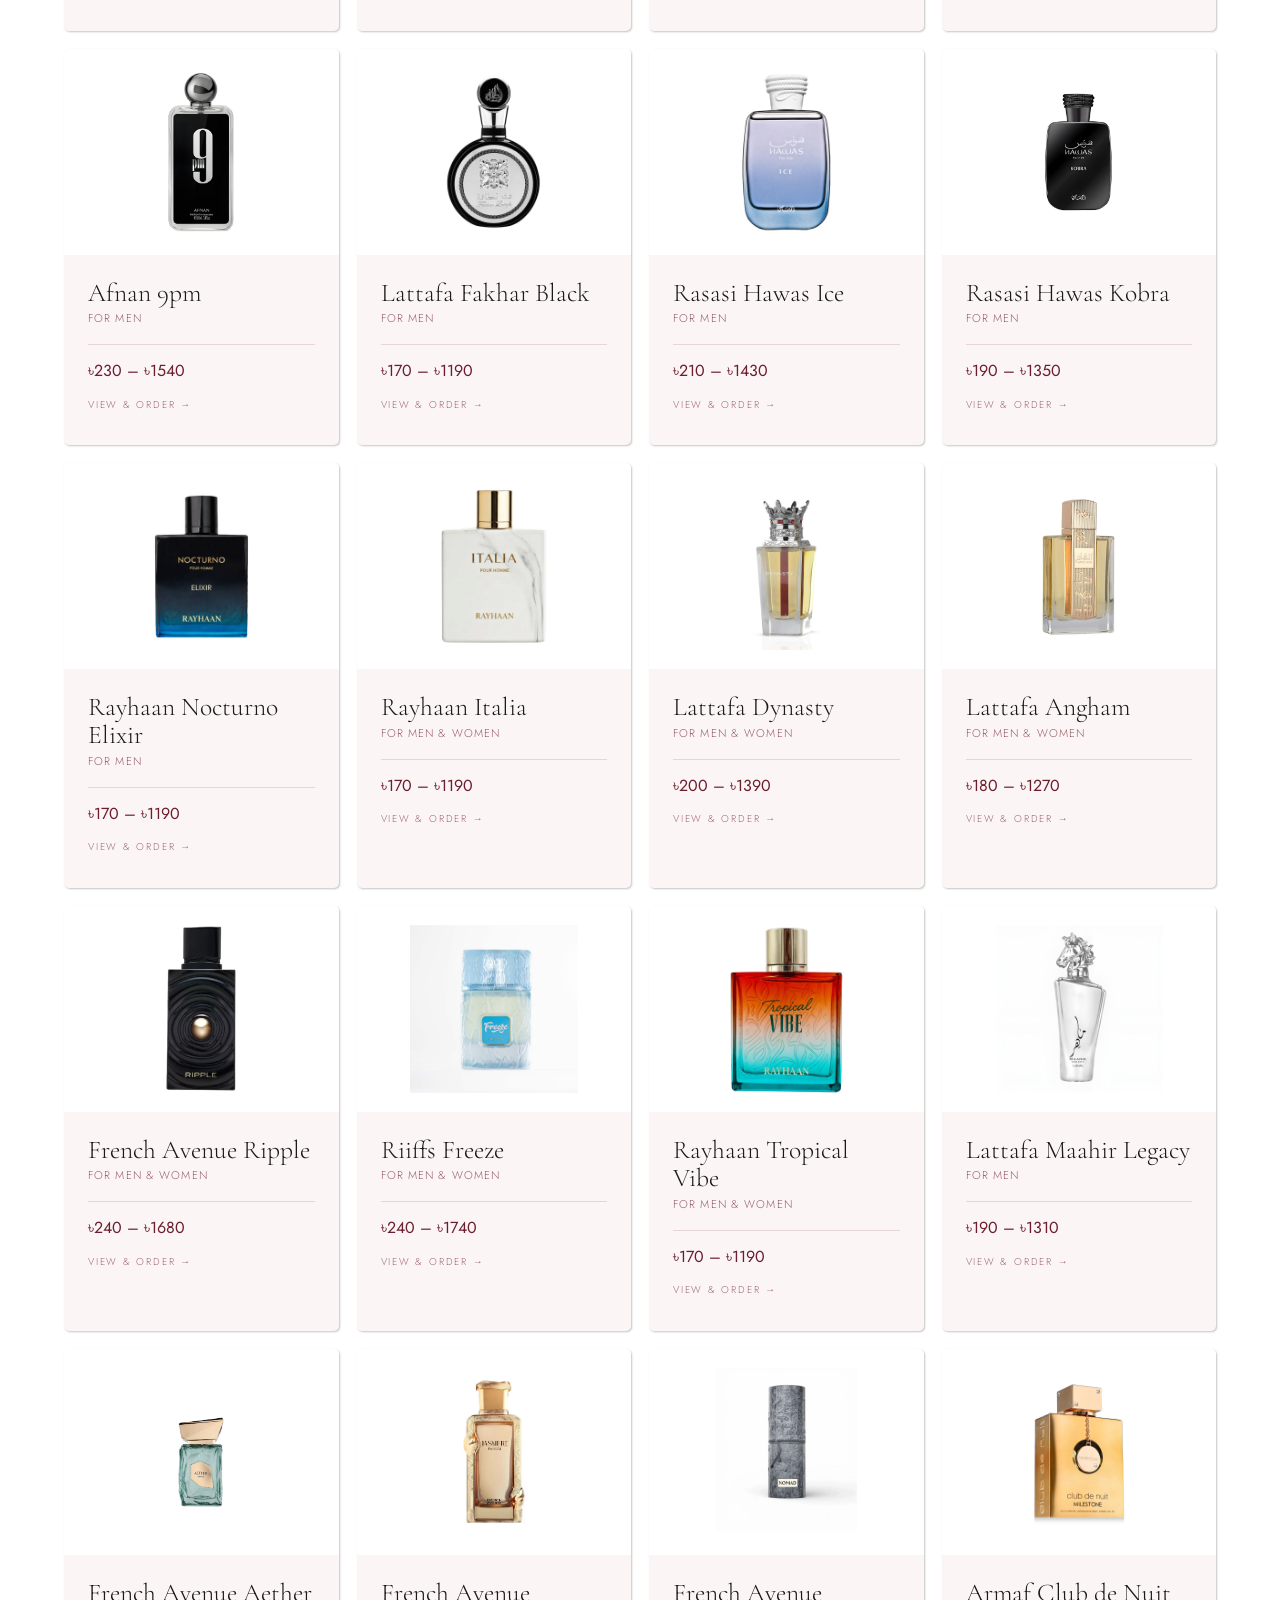
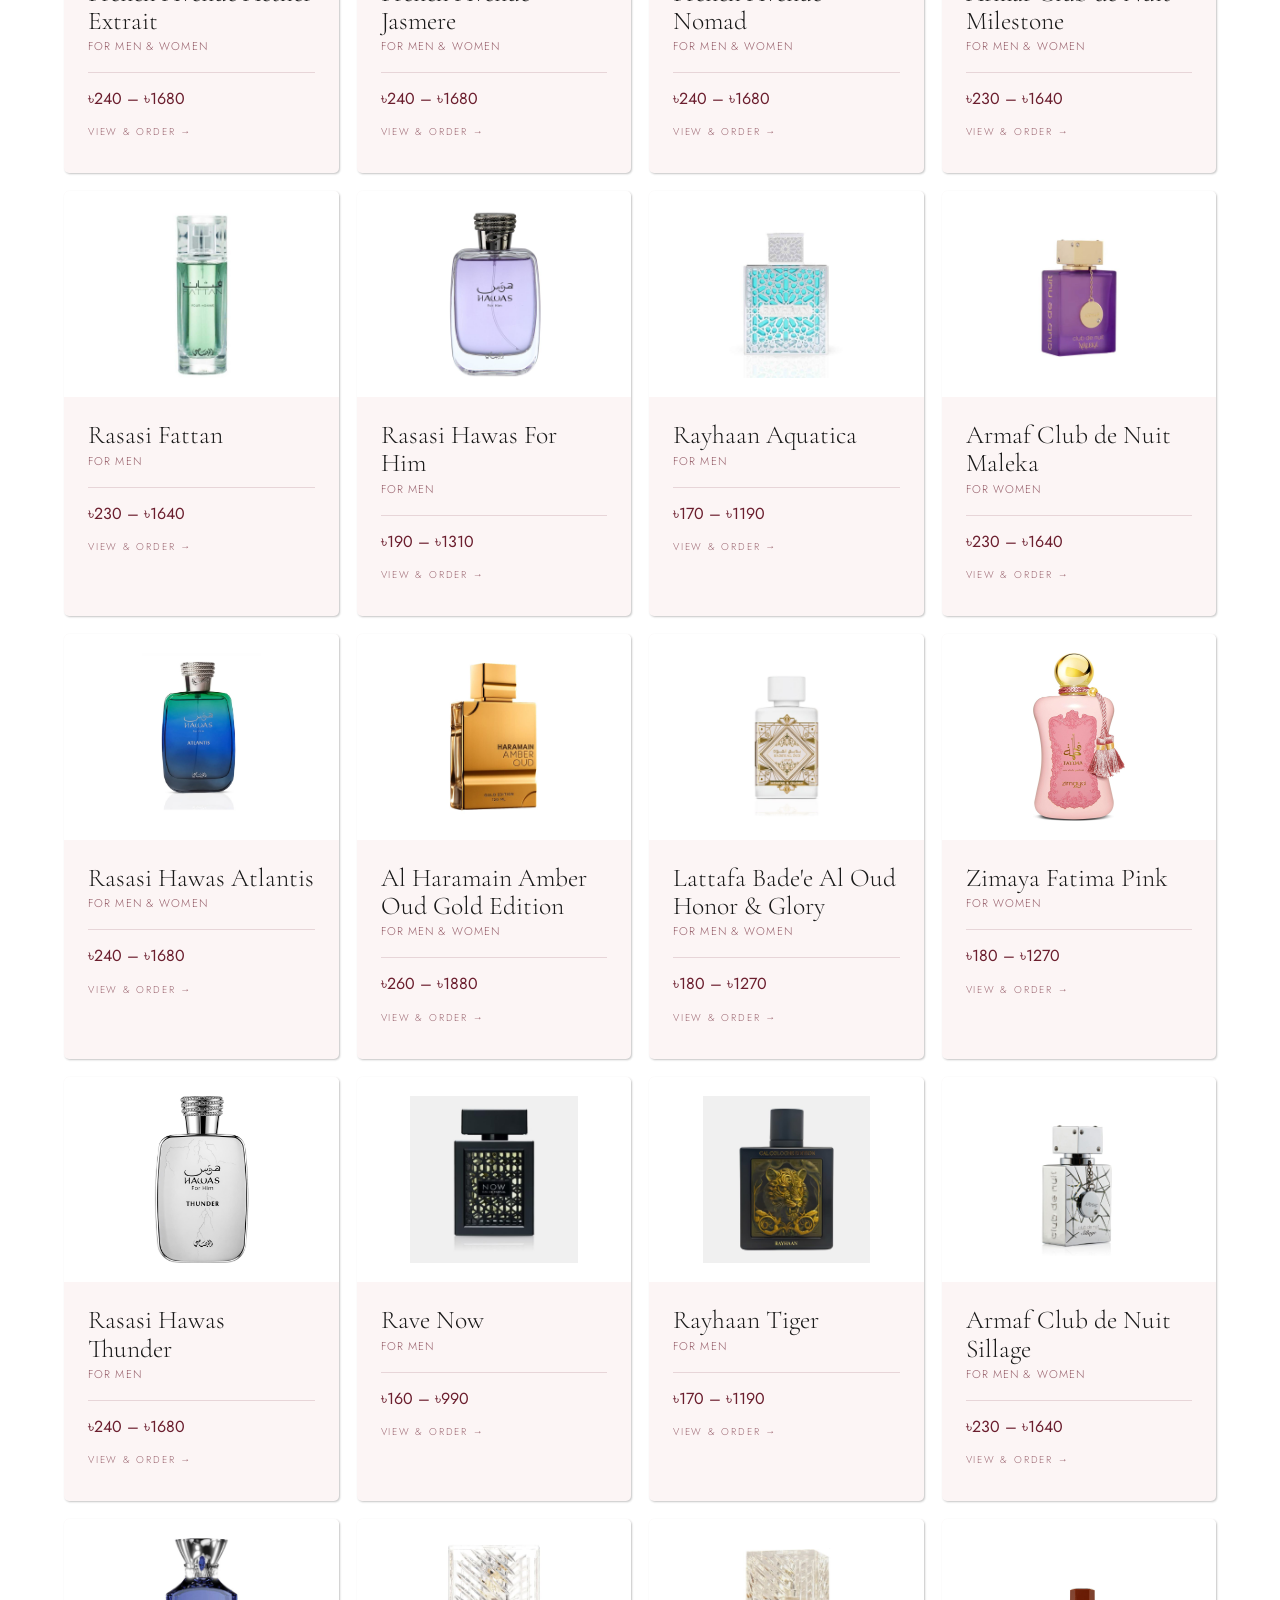
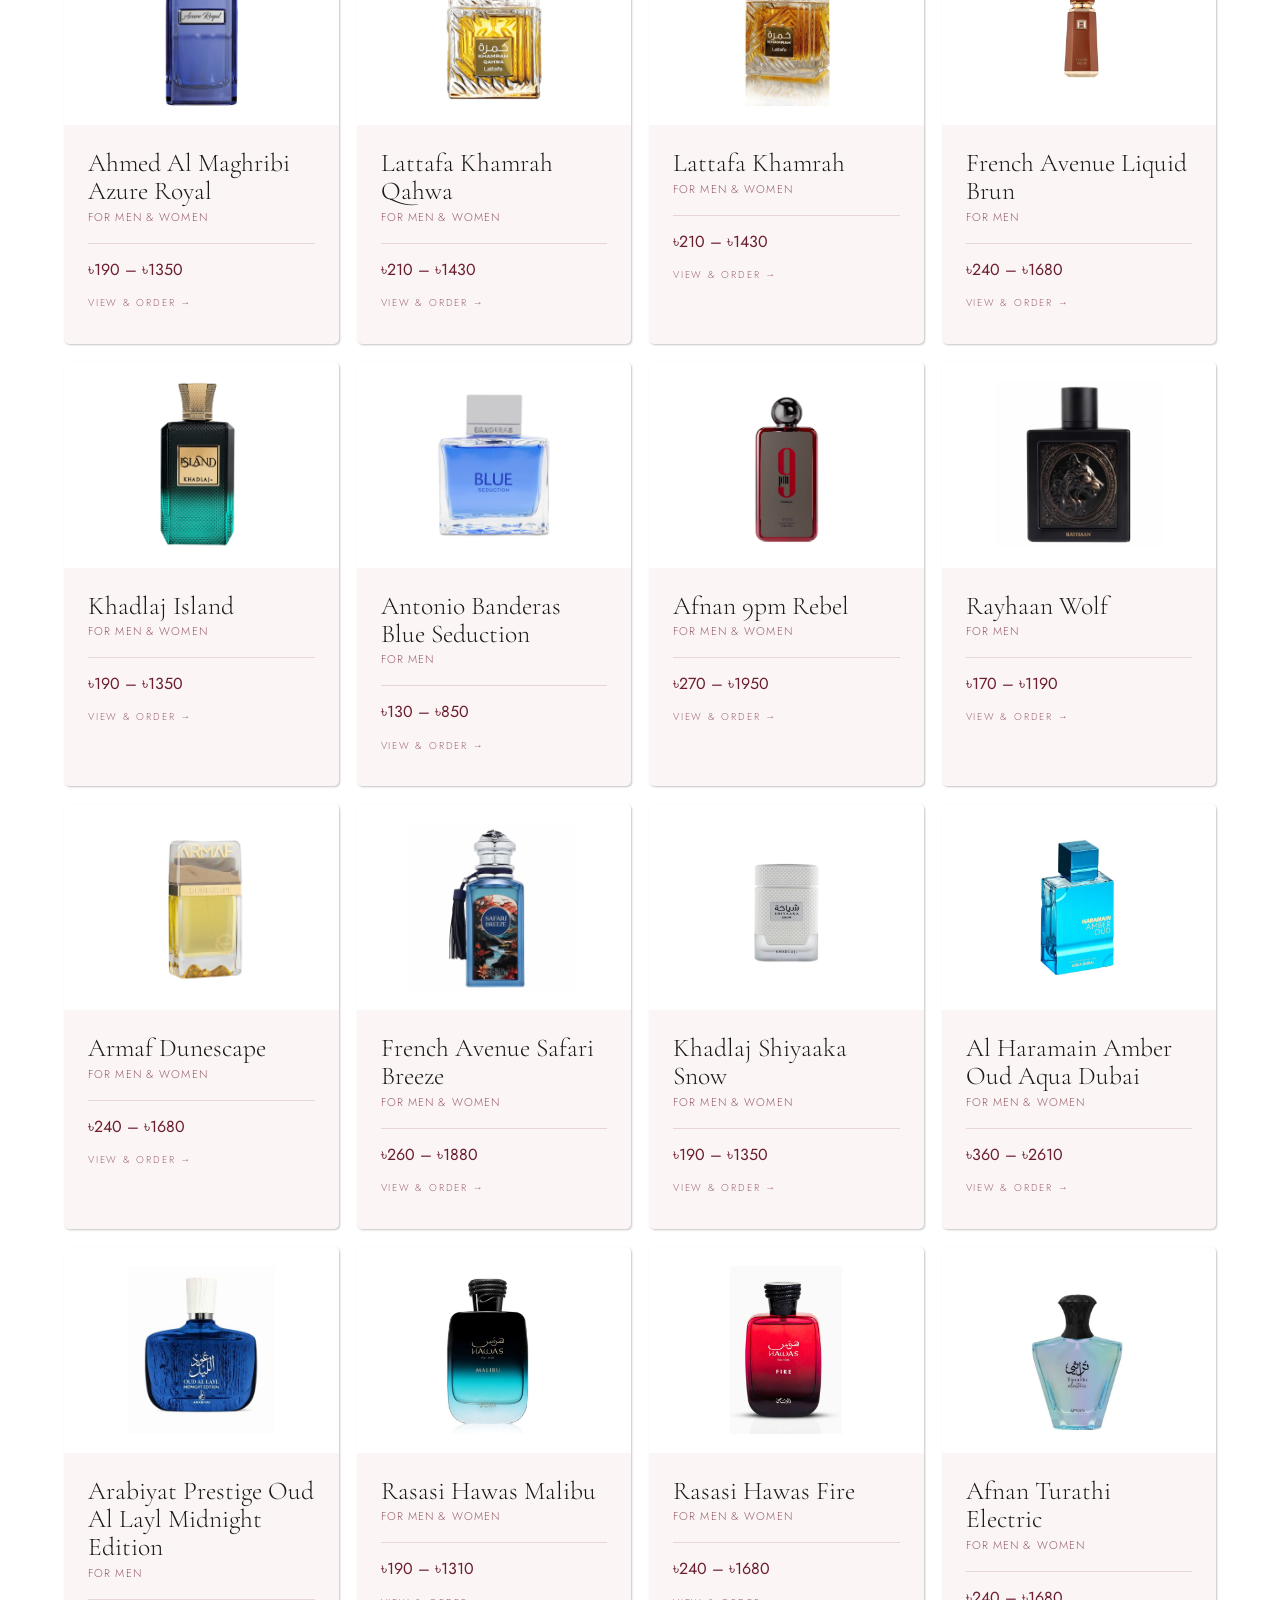
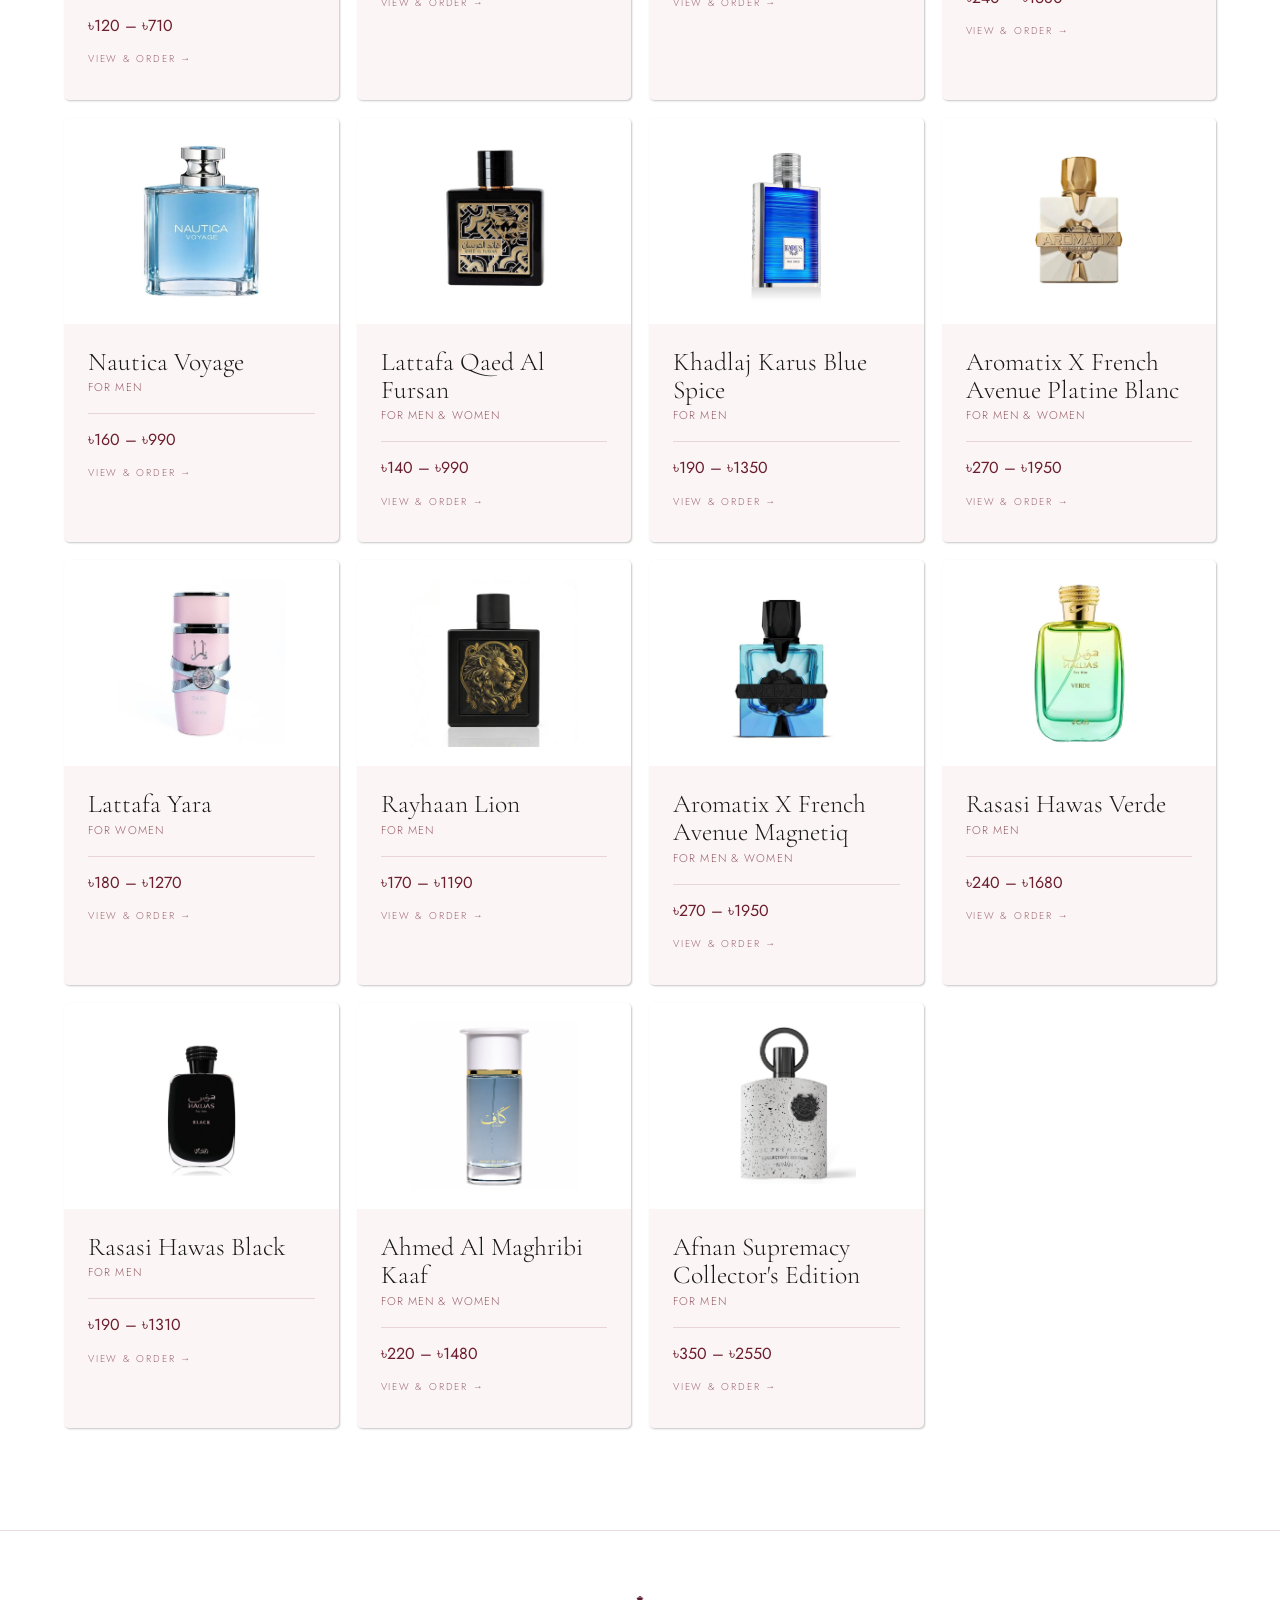
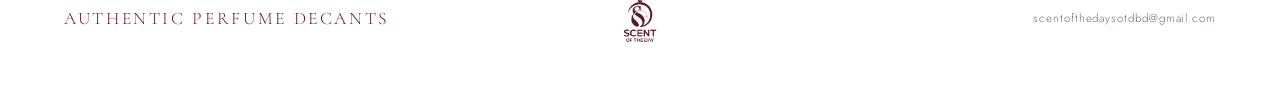
==== commit 4ad6583d: "hotfix" ====
--- a/index.html
+++ b/index.html
@@ -90,13 +90,13 @@
       </button>
       <button class="fb-message-btn" onclick="messageOnFacebook()">
         <svg xmlns="http://www.w3.org/2000/svg" width="17" height="17" viewBox="0 0 24 24" fill="white"><path d="M12 2C6.477 2 2 6.264 2 11.5c0 2.861 1.323 5.424 3.414 7.167V22l3.116-1.71C9.482 20.425 10.715 20.5 12 20.5c5.523 0 10-4.264 10-9.5S17.523 2 12 2zm1.008 12.787l-2.547-2.717-4.973 2.717 5.472-5.808 2.612 2.717 4.908-2.717-5.472 5.808z"/></svg>
-        Message on Facebook
+        Order on Facebook
       </button>
       <button class="cart-checkout-btn" onclick="messageOnWhatsApp()">
       <svg xmlns="http://www.w3.org/2000/svg" width="17" height="17" viewBox="0 0 24 24" fill="white">
         <path d="M17.472 14.382c-.297-.149-1.758-.867-2.03-.967-.273-.099-.471-.148-.67.15-.197.297-.767.966-.94 1.164-.173.199-.347.223-.644.075-.297-.15-1.255-.463-2.39-1.475-.883-.788-1.48-1.761-1.653-2.059-.173-.297-.018-.458.13-.606.134-.133.298-.347.446-.52.149-.174.198-.298.298-.497.099-.198.05-.371-.025-.52-.075-.149-.669-1.612-.916-2.207-.242-.579-.487-.5-.669-.51-.173-.008-.371-.01-.57-.01-.198 0-.52.074-.792.372-.272.297-1.04 1.016-1.04 2.479 0 1.462 1.065 2.875 1.213 3.074.149.198 2.096 3.2 5.077 4.487.709.306 1.262.489 1.694.625.712.227 1.36.195 1.871.118.571-.085 1.758-.719 2.006-1.413.248-.694.248-1.289.173-1.413-.074-.124-.272-.198-.57-.347m-5.421 7.403h-.004a9.87 9.87 0 0 1-5.031-1.378l-.361-.214-3.741.982.998-3.648-.235-.374a9.86 9.86 0 0 1-1.51-5.26c.001-5.45 4.436-9.884 9.888-9.884 2.64 0 5.122 1.03 6.988 2.898a9.825 9.825 0 0 1 2.893 6.994c-.003 5.45-4.437 9.884-9.885 9.884m8.413-18.297A11.815 11.815 0 0 0 12.05 0C5.495 0 .16 5.335.157 11.892c0 2.096.547 4.142 1.588 5.945L.057 24l6.305-1.654a11.882 11.882 0 0 0 5.683 1.448h.005c6.554 0 11.89-5.335 11.893-11.893a11.821 11.821 0 0 0-3.48-8.413Z"/>
       </svg>
-      Message on WhatsApp
+      Order on WhatsApp
     </button>
     </div>
     <p class="cart-note">Message on Facebook or Whatsapp to send your order directly to us. No payment required upfront.</p>
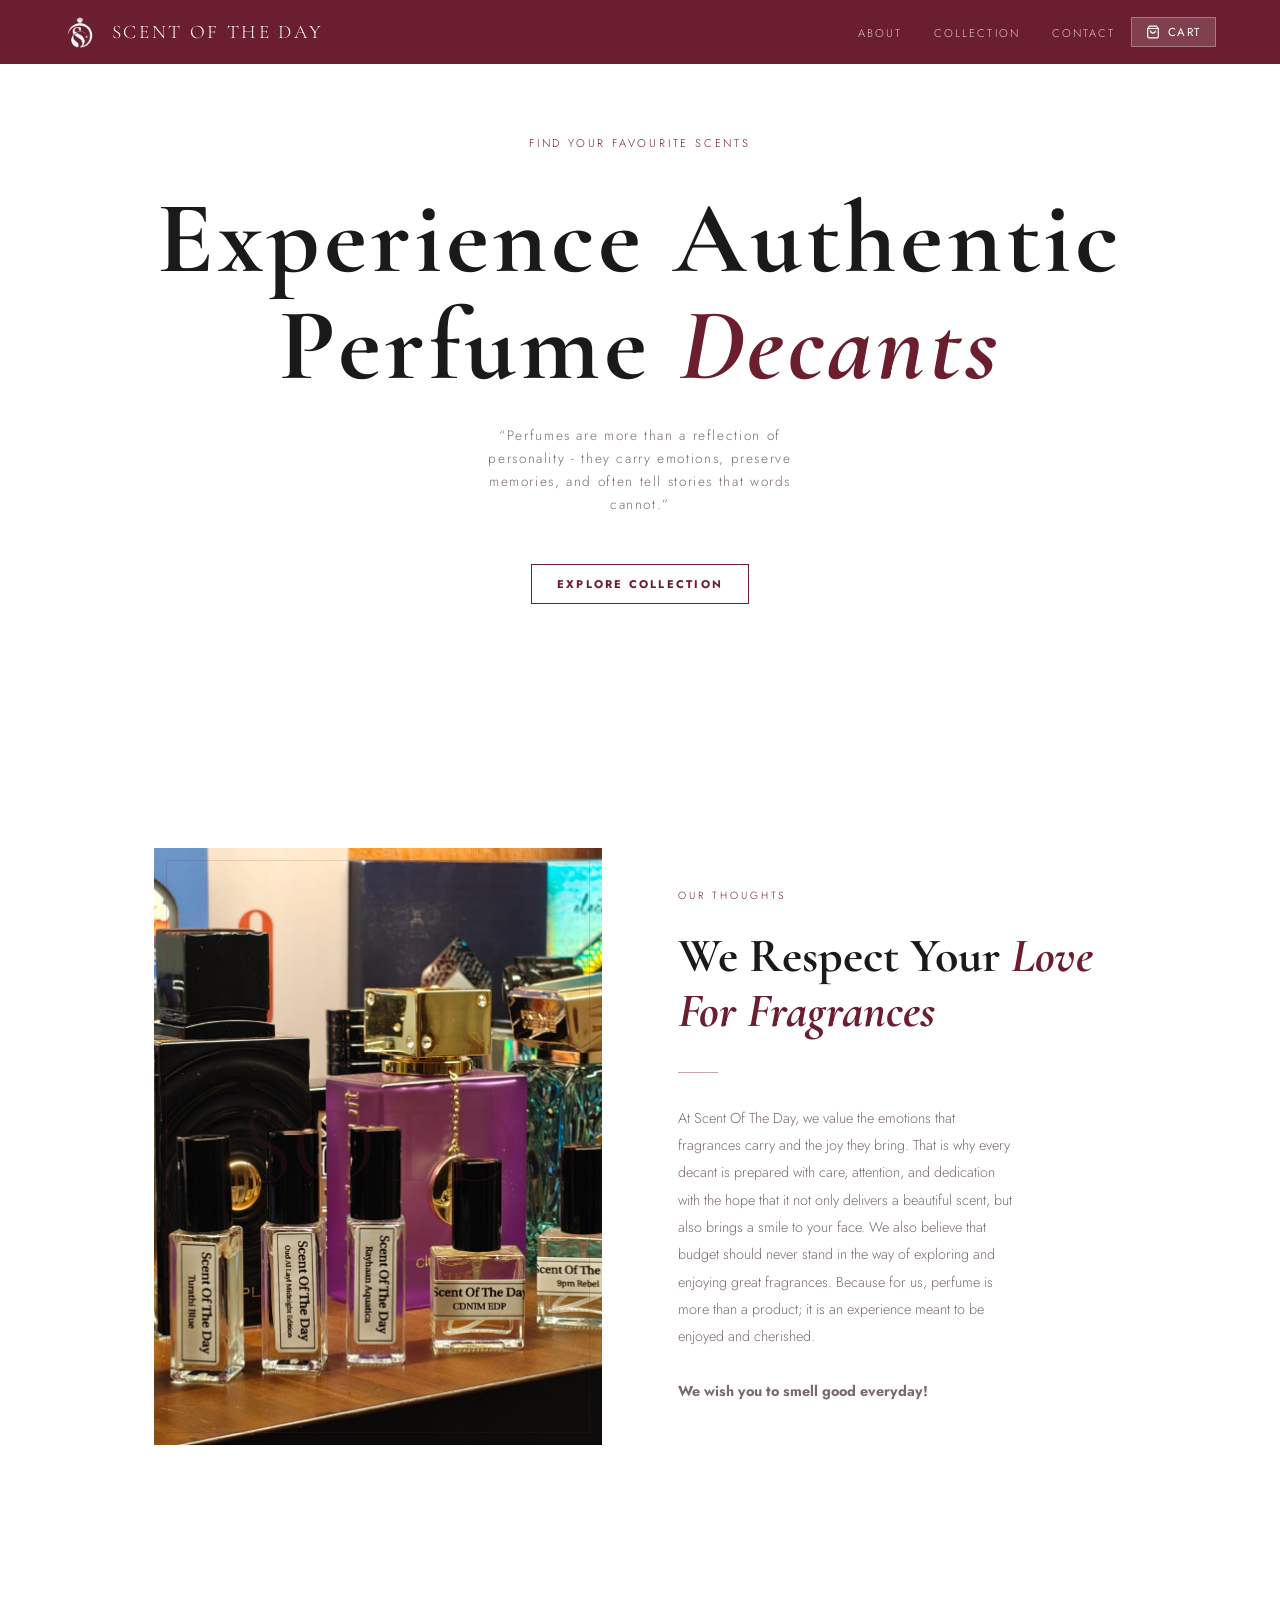
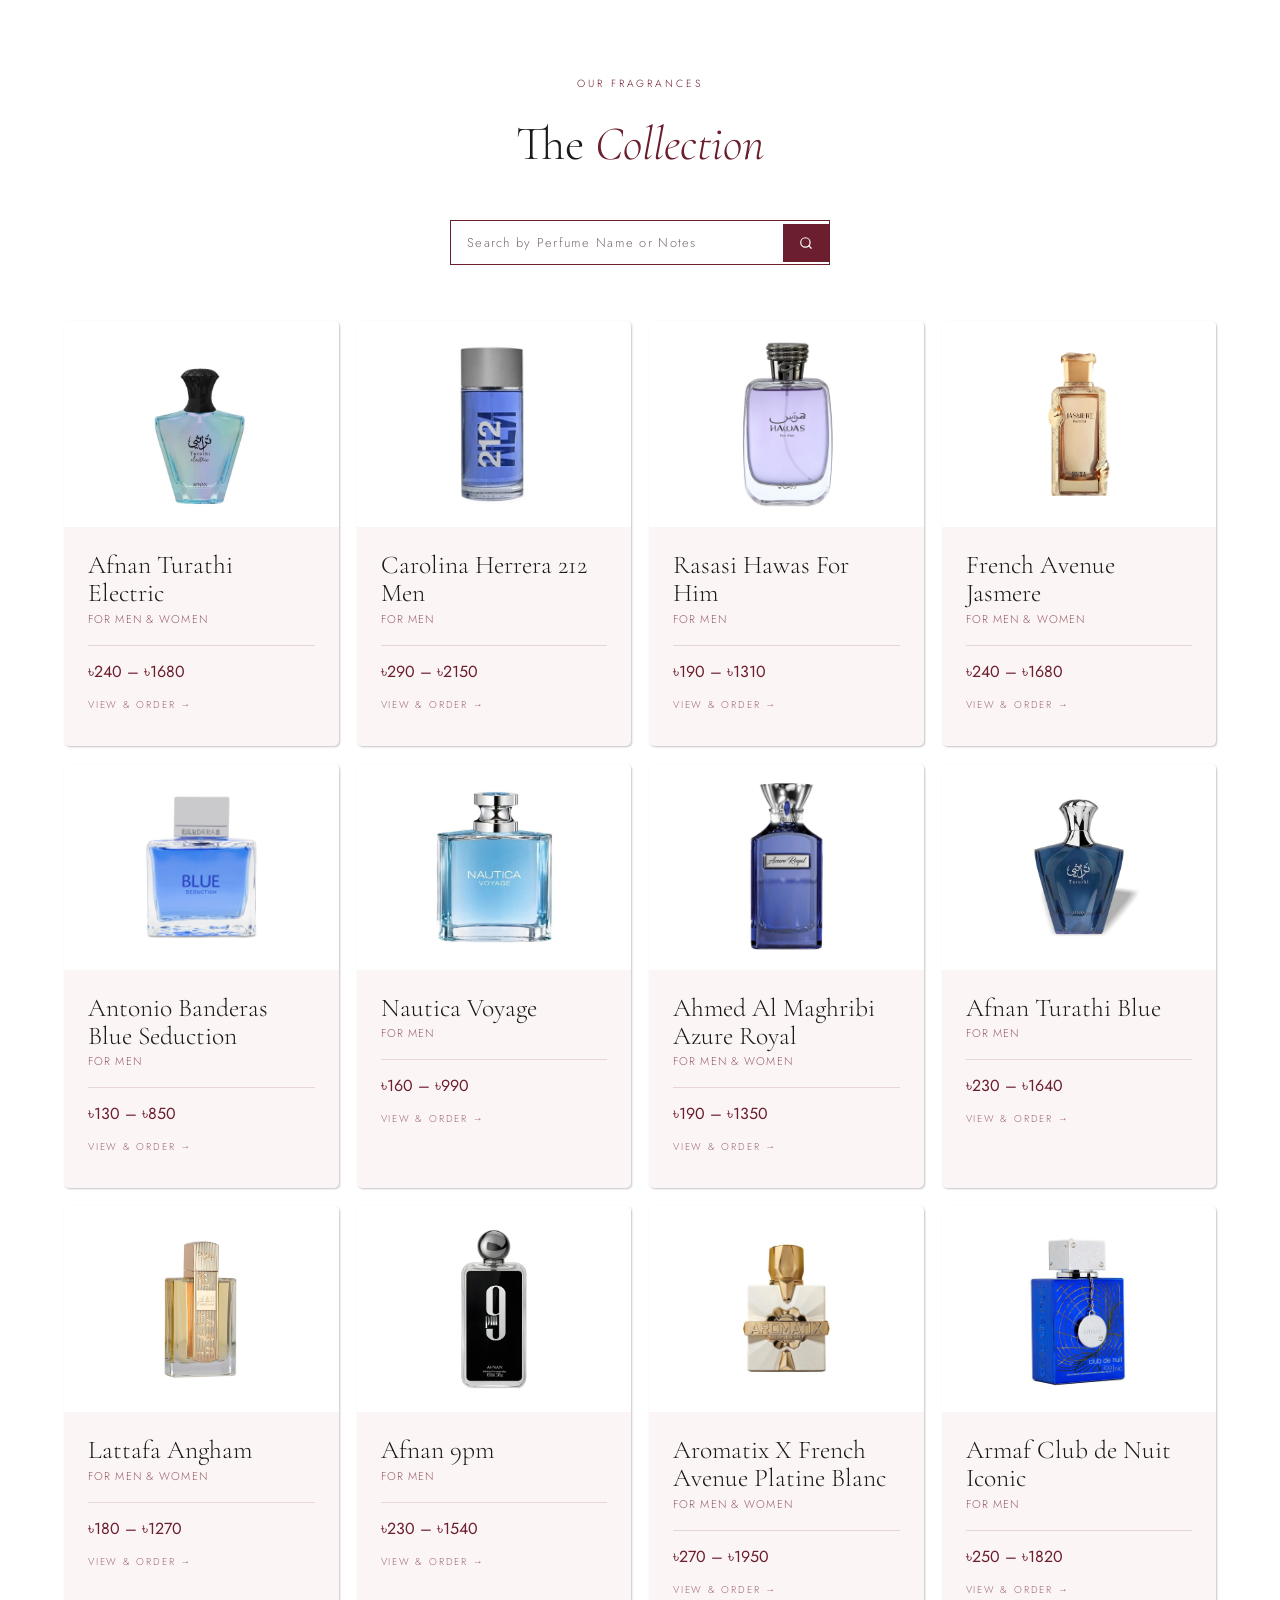
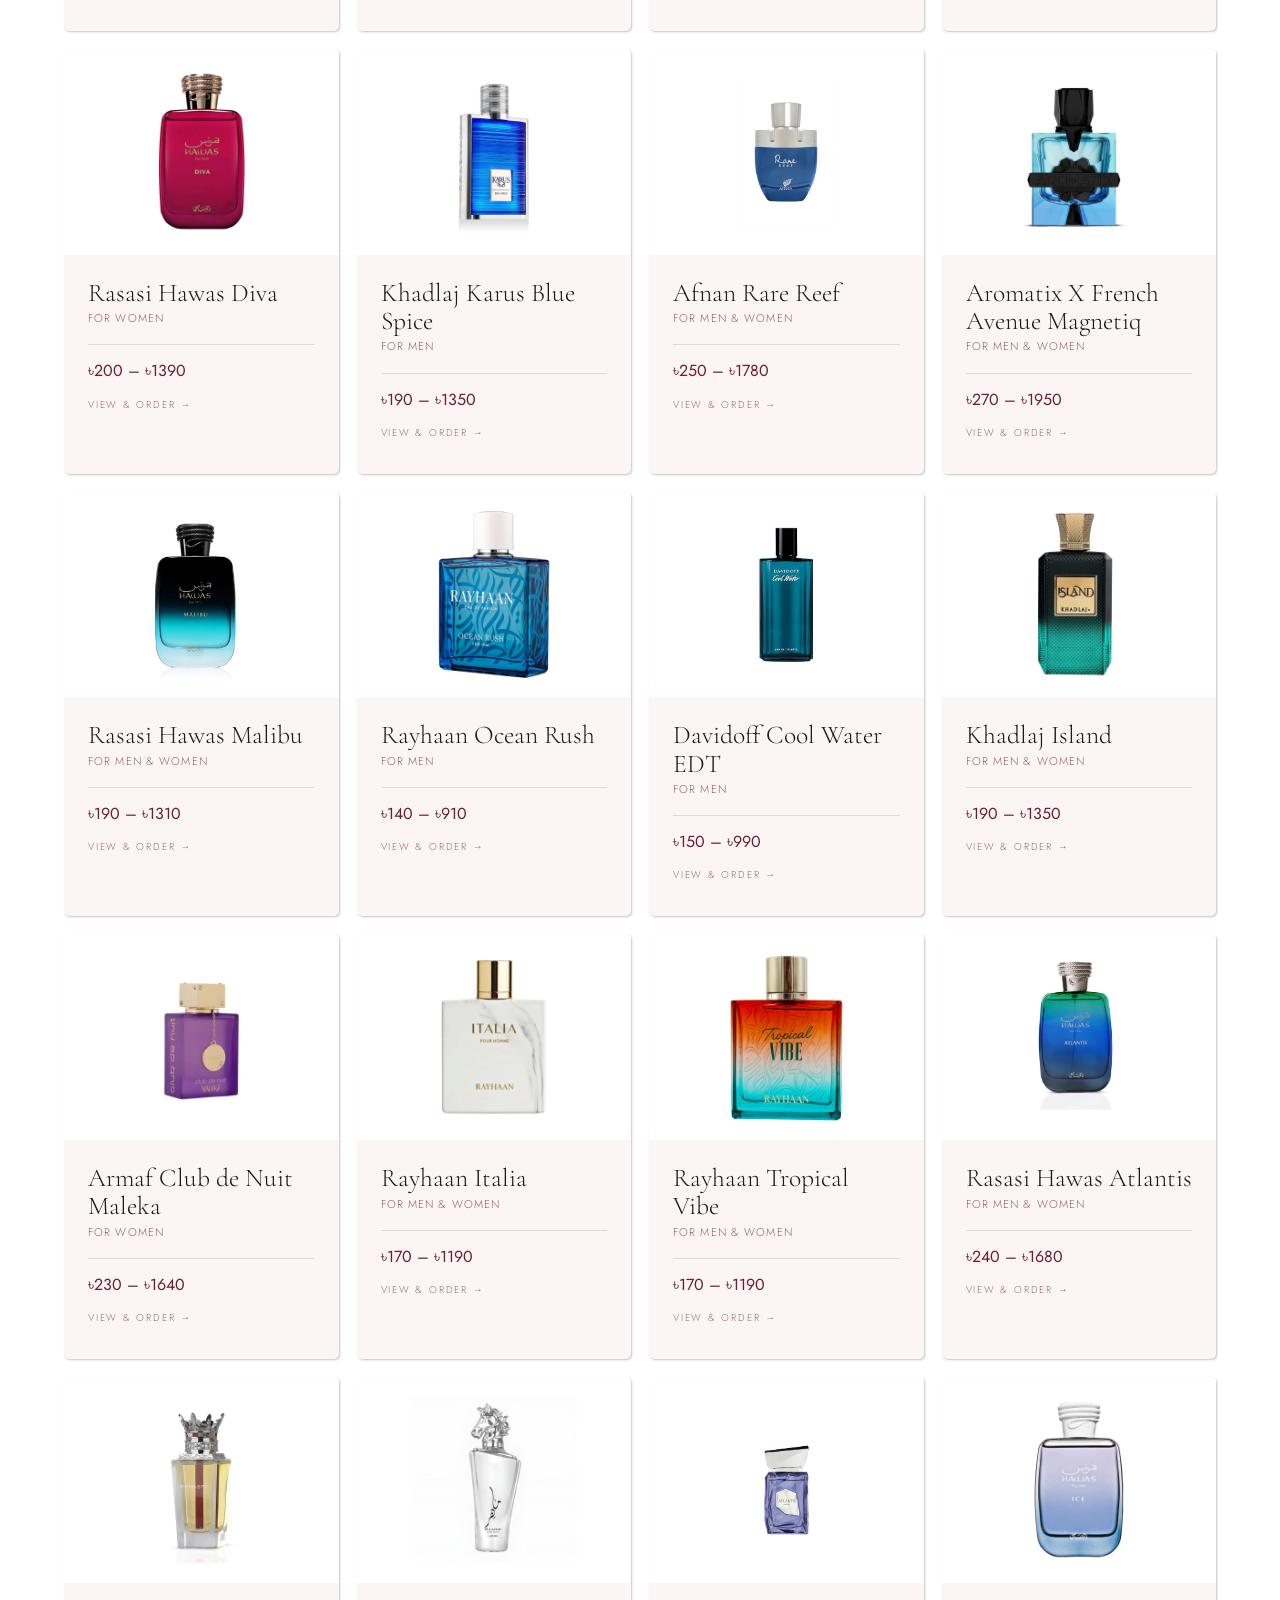
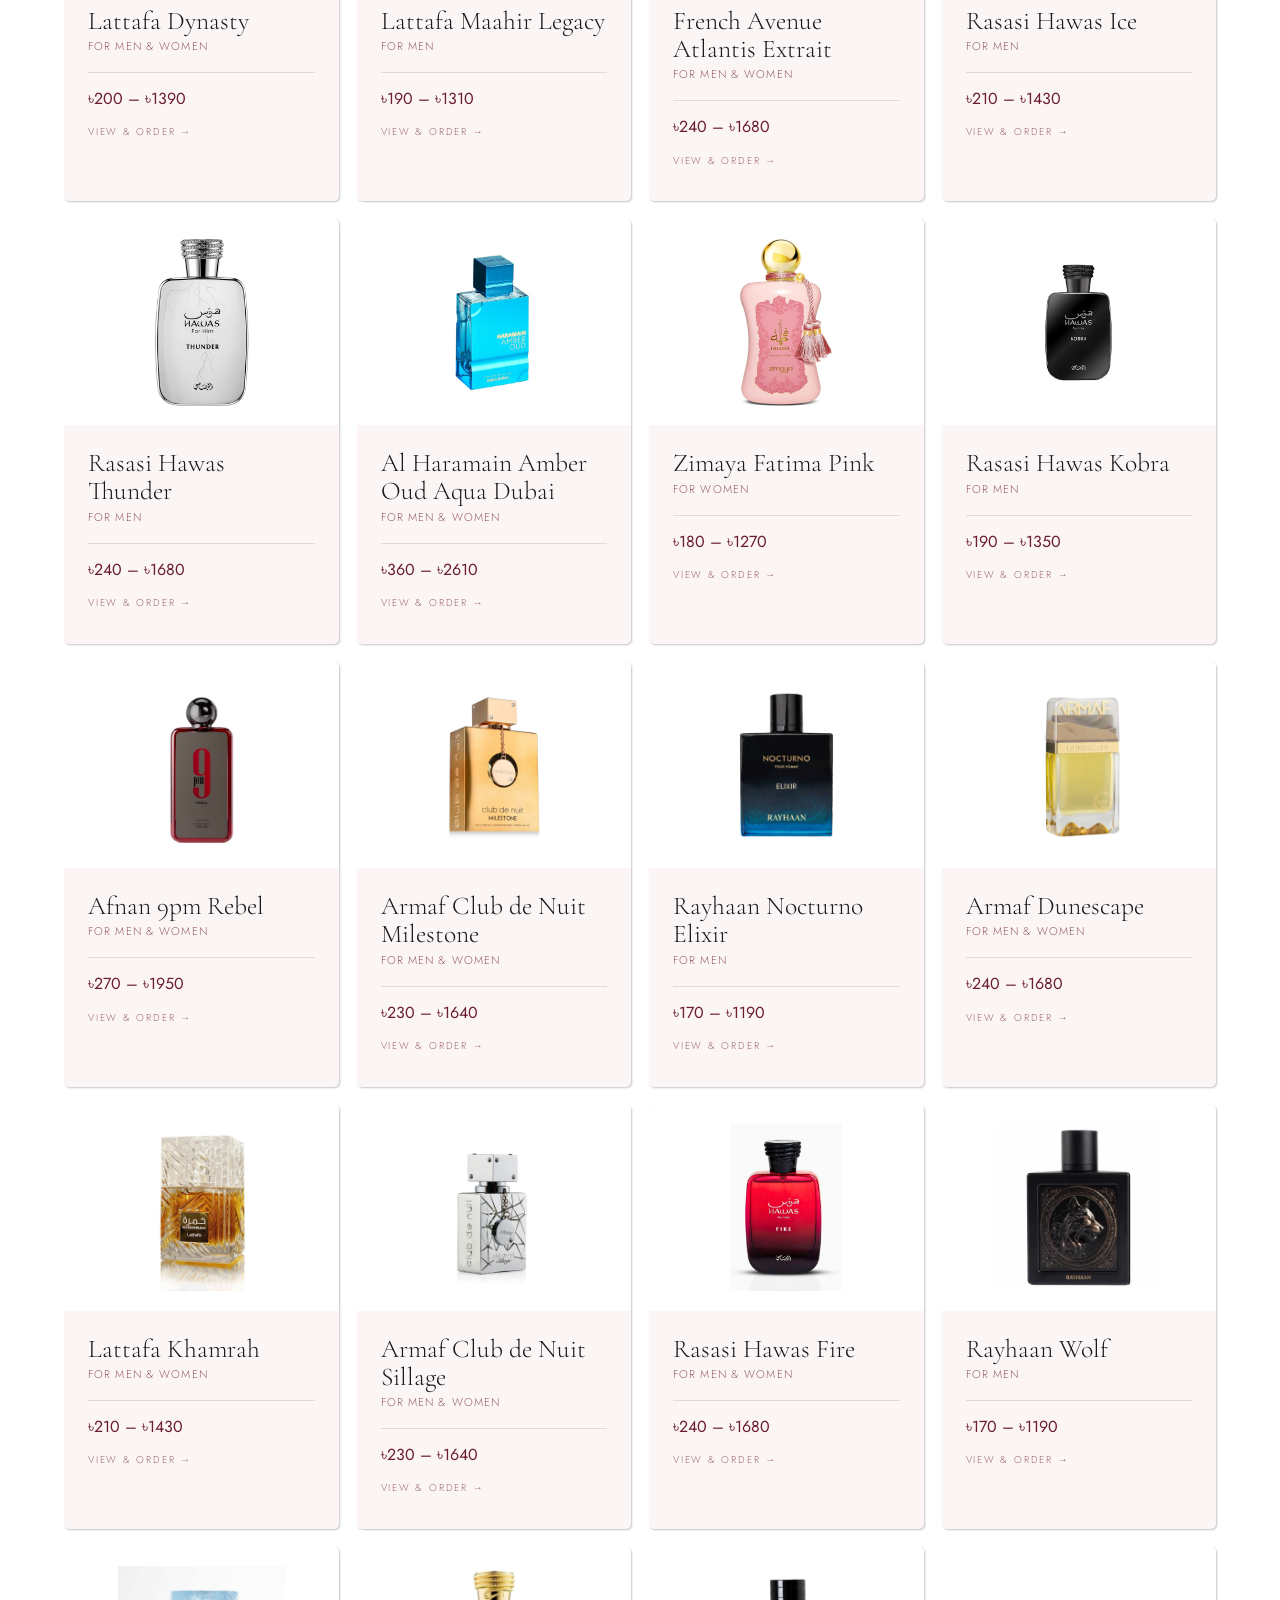
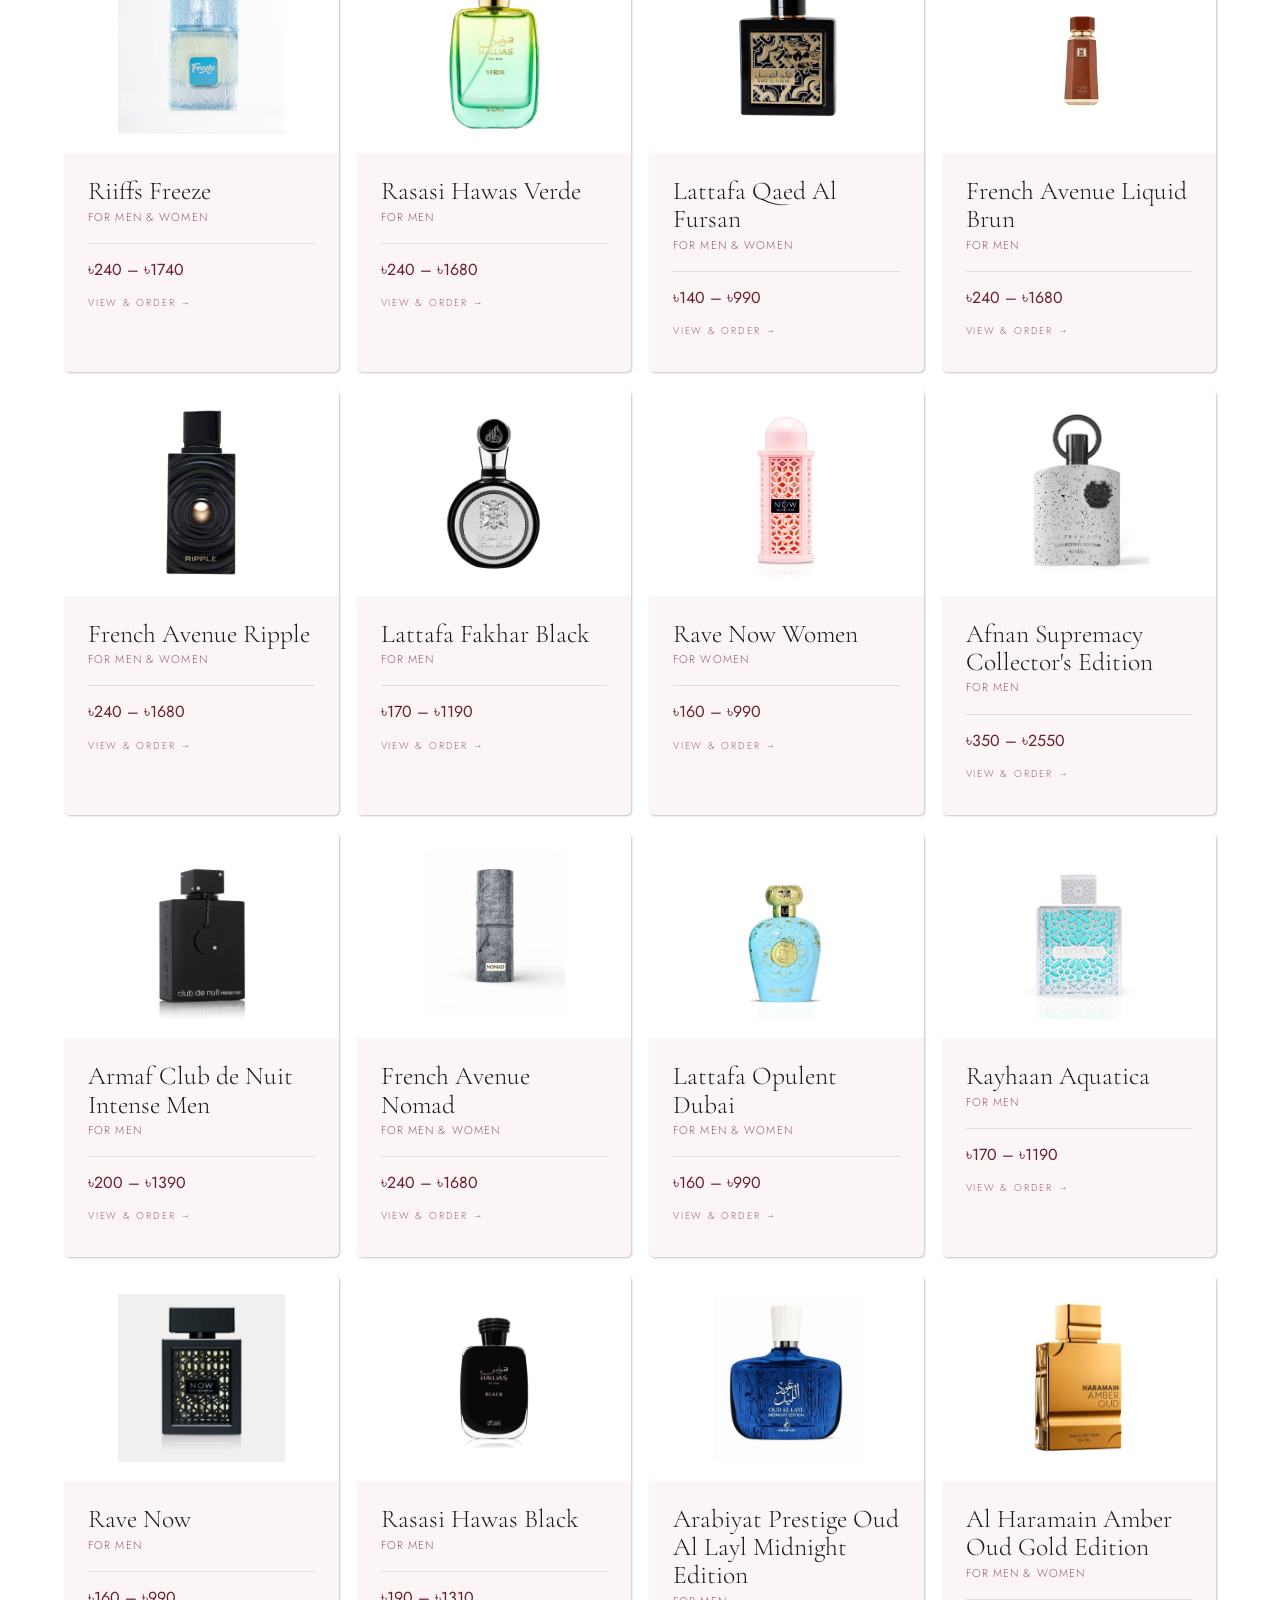
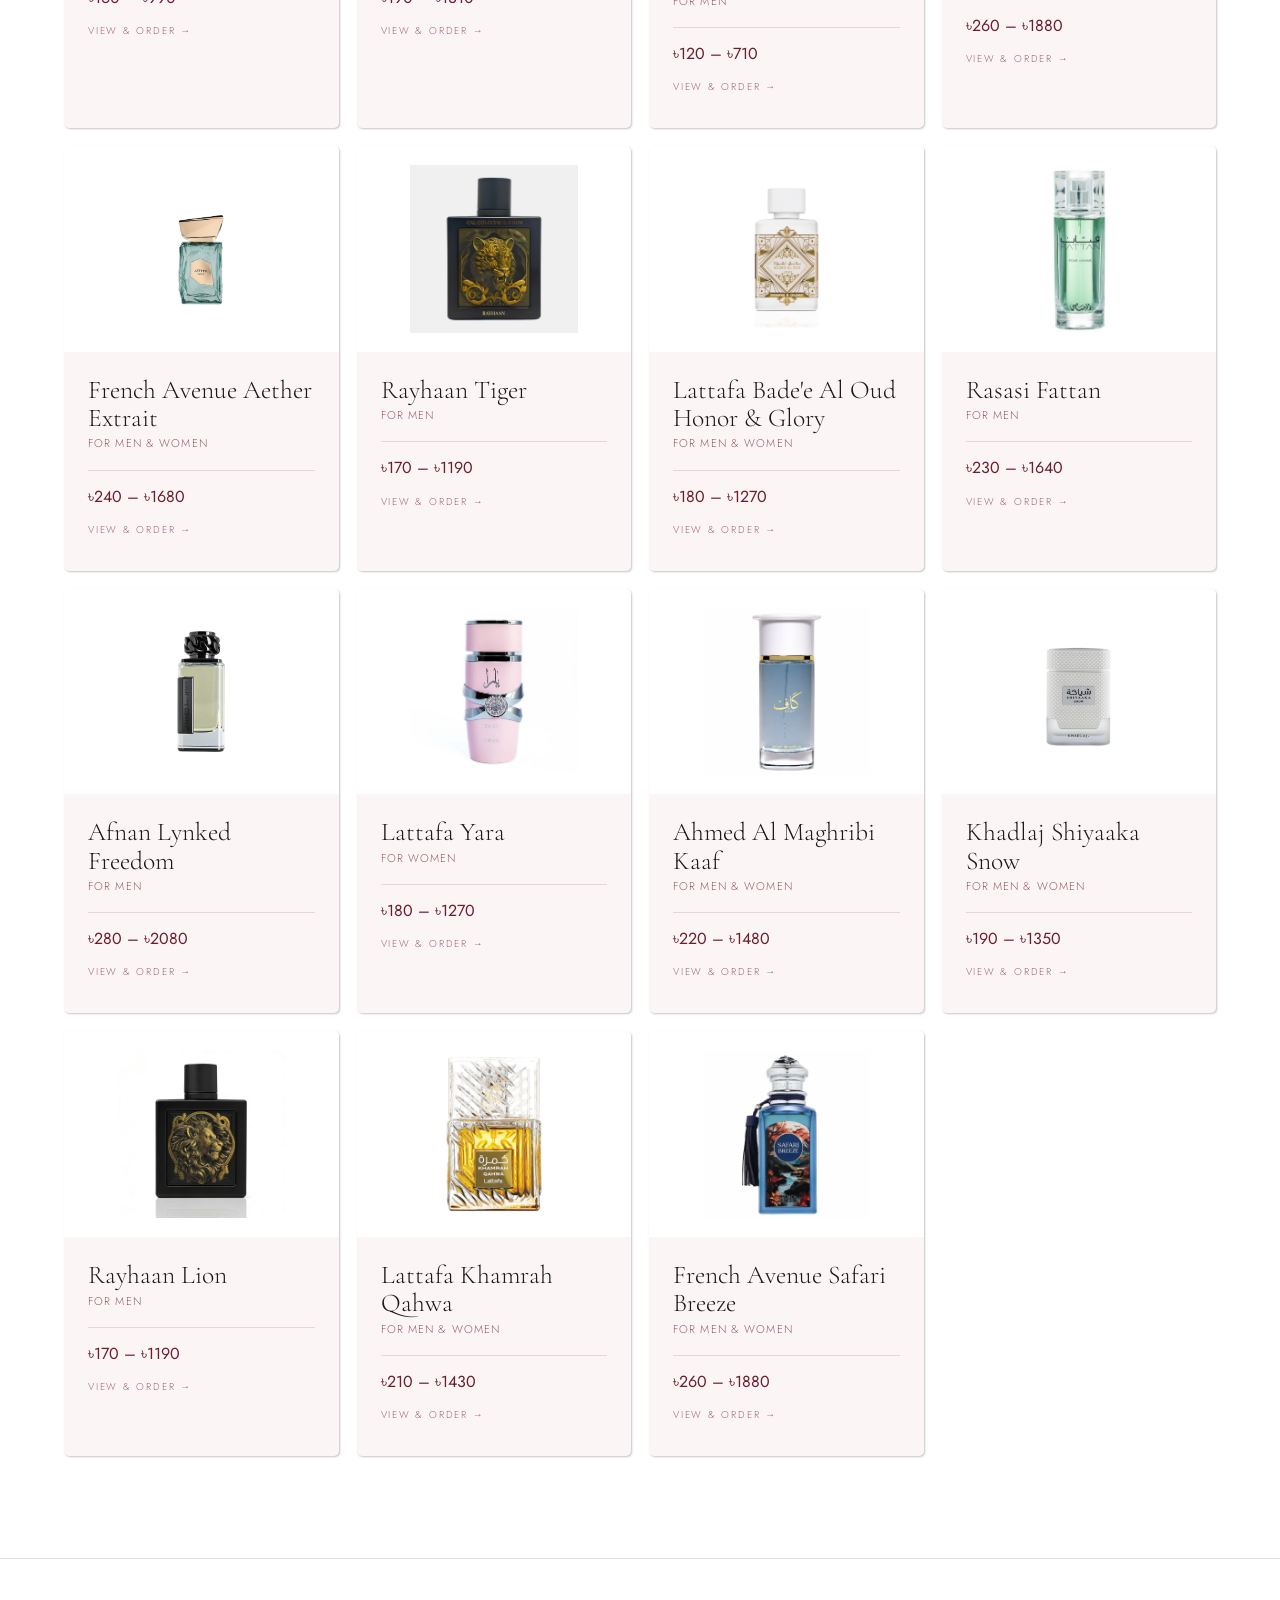
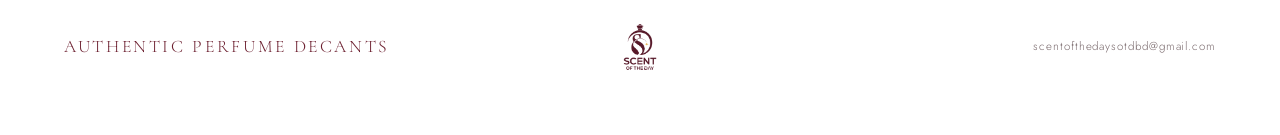
==== commit fbca0d49: "changed the text in cart buttons" ====
--- a/index.html
+++ b/index.html
@@ -90,16 +90,16 @@
       </button>
       <button class="fb-message-btn" onclick="messageOnFacebook()">
         <svg xmlns="http://www.w3.org/2000/svg" width="17" height="17" viewBox="0 0 24 24" fill="white"><path d="M12 2C6.477 2 2 6.264 2 11.5c0 2.861 1.323 5.424 3.414 7.167V22l3.116-1.71C9.482 20.425 10.715 20.5 12 20.5c5.523 0 10-4.264 10-9.5S17.523 2 12 2zm1.008 12.787l-2.547-2.717-4.973 2.717 5.472-5.808 2.612 2.717 4.908-2.717-5.472 5.808z"/></svg>
-        Order on Facebook
+         send Order on Facebook
       </button>
       <button class="cart-checkout-btn" onclick="messageOnWhatsApp()">
       <svg xmlns="http://www.w3.org/2000/svg" width="17" height="17" viewBox="0 0 24 24" fill="white">
         <path d="M17.472 14.382c-.297-.149-1.758-.867-2.03-.967-.273-.099-.471-.148-.67.15-.197.297-.767.966-.94 1.164-.173.199-.347.223-.644.075-.297-.15-1.255-.463-2.39-1.475-.883-.788-1.48-1.761-1.653-2.059-.173-.297-.018-.458.13-.606.134-.133.298-.347.446-.52.149-.174.198-.298.298-.497.099-.198.05-.371-.025-.52-.075-.149-.669-1.612-.916-2.207-.242-.579-.487-.5-.669-.51-.173-.008-.371-.01-.57-.01-.198 0-.52.074-.792.372-.272.297-1.04 1.016-1.04 2.479 0 1.462 1.065 2.875 1.213 3.074.149.198 2.096 3.2 5.077 4.487.709.306 1.262.489 1.694.625.712.227 1.36.195 1.871.118.571-.085 1.758-.719 2.006-1.413.248-.694.248-1.289.173-1.413-.074-.124-.272-.198-.57-.347m-5.421 7.403h-.004a9.87 9.87 0 0 1-5.031-1.378l-.361-.214-3.741.982.998-3.648-.235-.374a9.86 9.86 0 0 1-1.51-5.26c.001-5.45 4.436-9.884 9.888-9.884 2.64 0 5.122 1.03 6.988 2.898a9.825 9.825 0 0 1 2.893 6.994c-.003 5.45-4.437 9.884-9.885 9.884m8.413-18.297A11.815 11.815 0 0 0 12.05 0C5.495 0 .16 5.335.157 11.892c0 2.096.547 4.142 1.588 5.945L.057 24l6.305-1.654a11.882 11.882 0 0 0 5.683 1.448h.005c6.554 0 11.89-5.335 11.893-11.893a11.821 11.821 0 0 0-3.48-8.413Z"/>
       </svg>
-      Order on WhatsApp
+      send Order on WhatsApp
     </button>
     </div>
-    <p class="cart-note">Message on Facebook or Whatsapp to send your order directly to us. No payment required upfront.</p>
+    <p class="cart-note">Place your order on facebook messenger or whatsapp directly by selecting your preferred option. No advance payment is required.</p>
   </div>
 </div>
 
